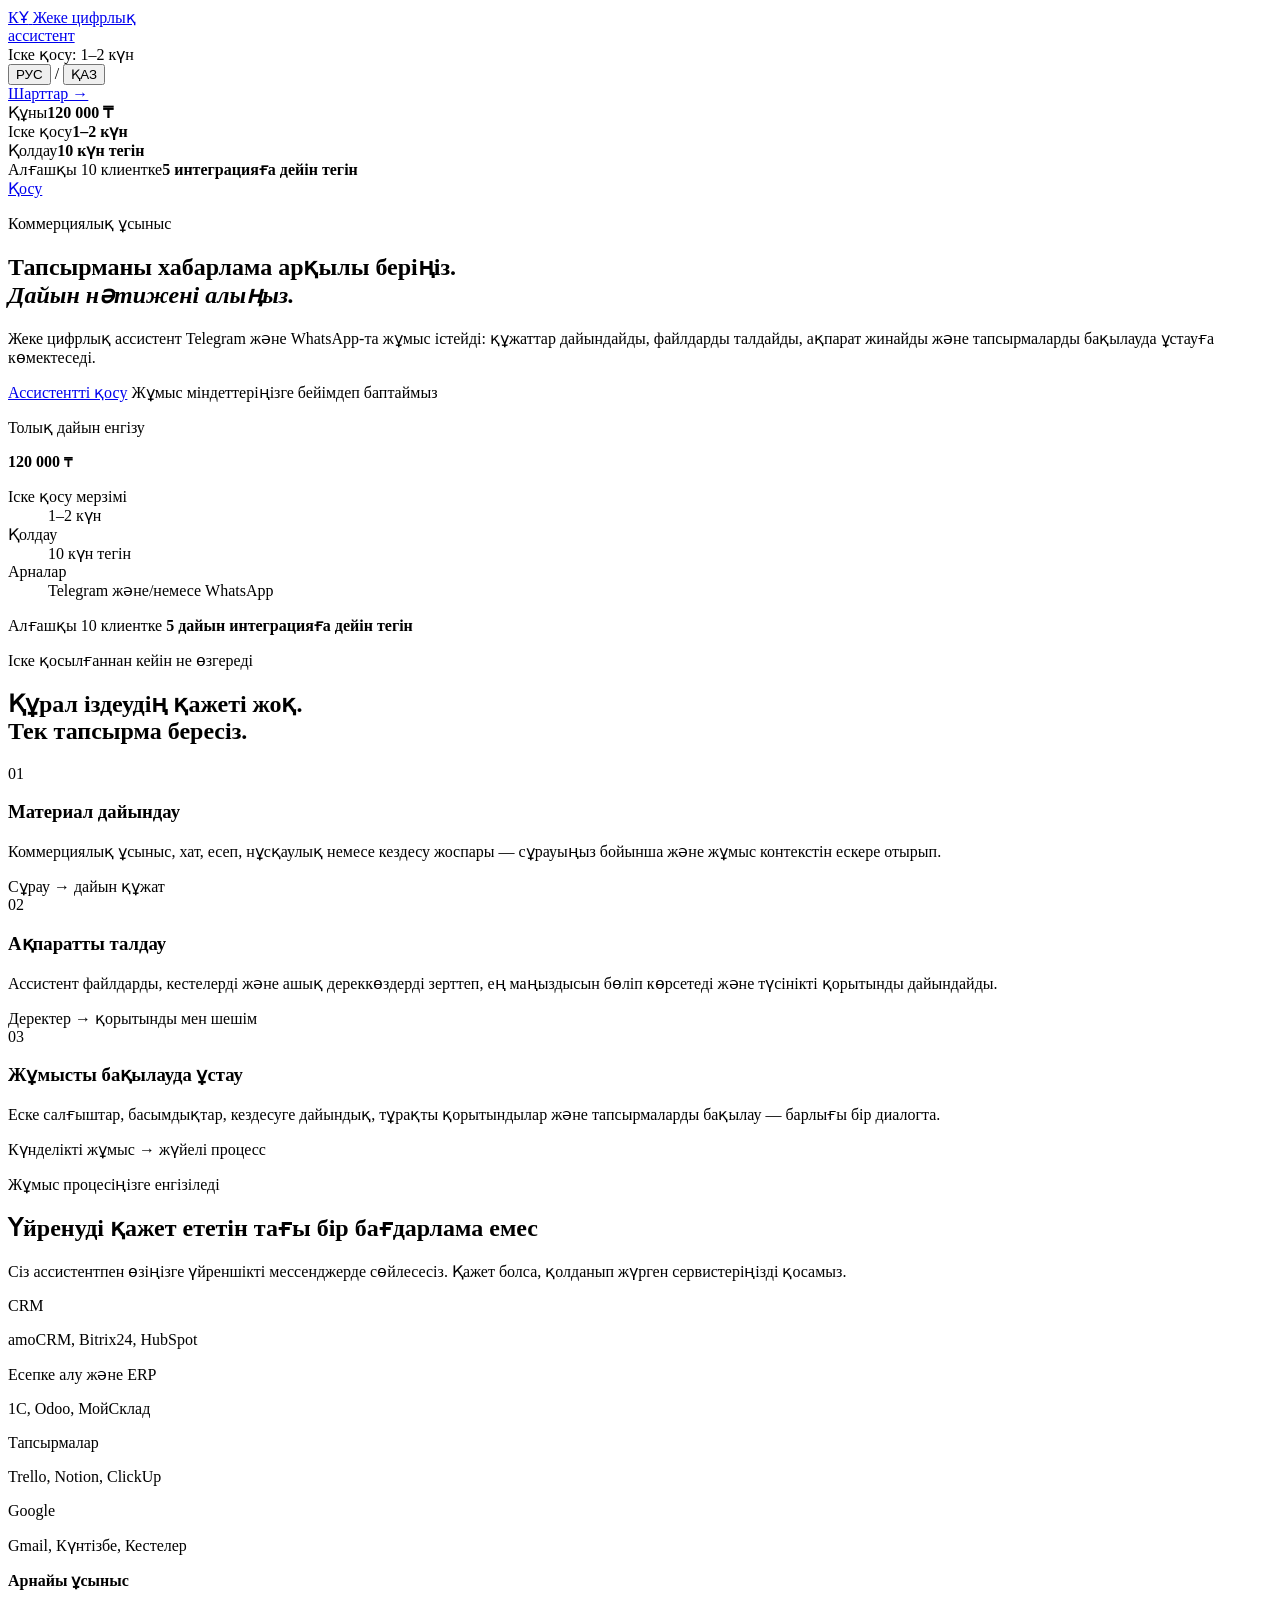
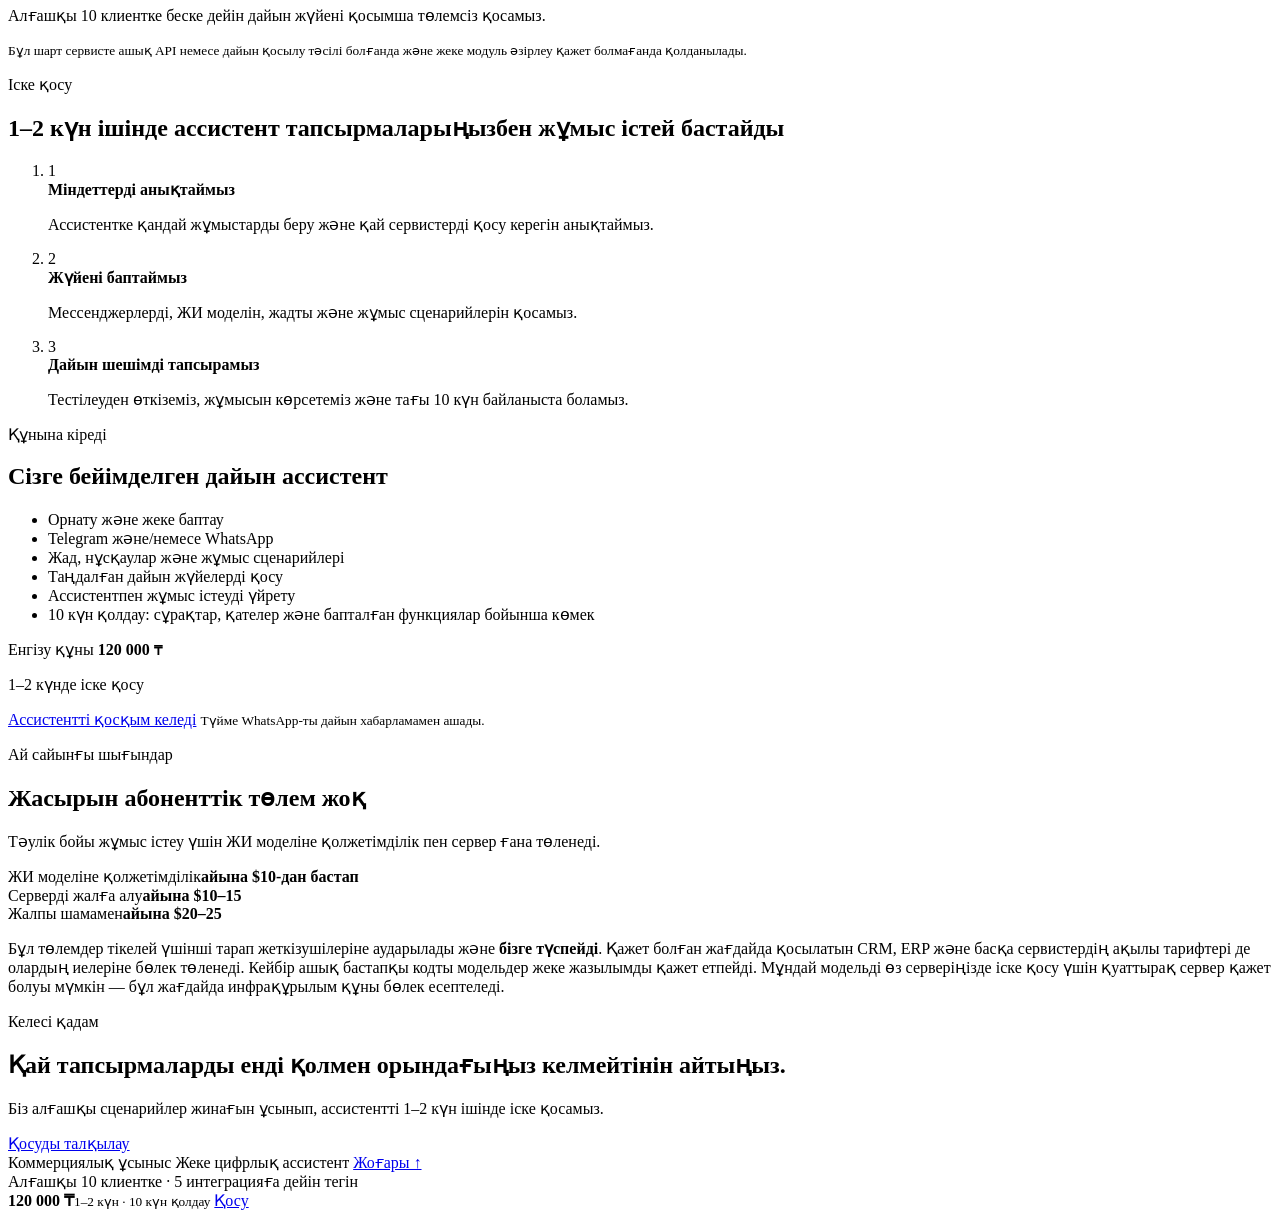
==== index.html @ c6b64904 "Publish bilingual digital assistant proposal" ====
<!doctype html>
<html lang="kk">
  <head>
    <meta charset="UTF-8" />
    <meta name="viewport" content="width=device-width, initial-scale=1.0" />
    <meta name="theme-color" content="#f4f1ea" />
    <meta name="description" content="Telegram және WhatsApp-та жұмыс істейтін жеке цифрлық ассистентті енгізу жөніндегі коммерциялық ұсыныс. 1–2 күнде іске қосу." />
    <title>Жеке цифрлық ассистент — коммерциялық ұсыныс</title>
    <link rel="preconnect" href="https://fonts.googleapis.com" />
    <link rel="preconnect" href="https://fonts.gstatic.com" crossorigin />
    <link href="https://fonts.googleapis.com/css2?family=Noto+Sans:wght@400;500;600;700;800&amp;display=swap" rel="stylesheet" />
    <link rel="stylesheet" href="./styles.css" />
  </head>
  <body>
    <header class="header shell">
      <a class="proposal-mark" href="#top" aria-label="Беттің басына өту">
        <span>КҰ</span>
        <span>Жеке цифрлық<br />ассистент</span>
      </a>
      <div class="header-meta">
        <span>Іске қосу: 1–2 күн</span>
        <nav class="language-switch" aria-label="Тілді таңдау / Выбор языка">
          <button type="button" data-language="ru" aria-pressed="false">РУС</button>
          <span aria-hidden="true">/</span>
          <button type="button" data-language="kz" aria-pressed="true">ҚАЗ</button>
        </nav>
        <a href="#offer">Шарттар →</a>
      </div>
    </header>

    <div class="offer-rail" aria-label="Ұсыныстың негізгі шарттары">
      <div class="offer-rail__inner shell">
        <div class="offer-rail__item"><span>Құны</span><strong>120 000 ₸</strong></div>
        <div class="offer-rail__item"><span>Іске қосу</span><strong>1–2 күн</strong></div>
        <div class="offer-rail__item"><span>Қолдау</span><strong>10 күн тегін</strong></div>
        <div class="offer-rail__item offer-rail__item--promo"><span>Алғашқы 10 клиентке</span><strong>5 интеграцияға дейін тегін</strong></div>
        <a class="offer-rail__cta" href="https://wa.me/77479896274?text=%D0%A1%D3%99%D0%BB%D0%B5%D0%BC%D0%B5%D1%82%D1%81%D1%96%D0%B7%20%D0%B1%D0%B5!%20%D0%96%D0%B5%D0%BA%D0%B5%20%D1%86%D0%B8%D1%84%D1%80%D0%BB%D1%8B%D2%9B%20%D0%B0%D1%81%D1%81%D0%B8%D1%81%D1%82%D0%B5%D0%BD%D1%82%D1%82%D1%96%20%D2%9B%D0%BE%D1%81%D1%83%D0%B4%D1%8B%20%D2%9B%D0%B0%D0%BB%D0%B0%D0%B9%D0%BC%D1%8B%D0%BD.%20%D0%86%D1%81%D0%BA%D0%B5%20%D2%9B%D0%BE%D1%81%D1%83%20%D2%AF%D1%88%D1%96%D0%BD%20%D0%BD%D0%B5%20%D2%9B%D0%B0%D0%B6%D0%B5%D1%82%20%D0%B5%D0%BA%D0%B5%D0%BD%D1%96%D0%BD%20%D0%B0%D0%B9%D1%82%D1%8B%D0%BF%20%D0%B1%D0%B5%D1%80%D1%96%D2%A3%D1%96%D0%B7%D1%88%D1%96." target="_top" aria-label="Ассистентті WhatsApp арқылы қосу">Қосу</a>
      </div>
    </div>

    <main id="top">
      <section class="hero shell">
        <div class="hero-main reveal">
          <p class="overline">Коммерциялық ұсыныс</p>
          <h1>Тапсырманы хабарлама арқылы беріңіз.<br /><em>Дайын нәтижені алыңыз.</em></h1>
          <p class="hero-text">Жеке цифрлық ассистент Telegram және WhatsApp-та жұмыс істейді: құжаттар дайындайды, файлдарды талдайды, ақпарат жинайды және тапсырмаларды бақылауда ұстауға көмектеседі.</p>
          <div class="hero-action">
            <a class="button button--signal" href="https://wa.me/77479896274?text=%D0%A1%D3%99%D0%BB%D0%B5%D0%BC%D0%B5%D1%82%D1%81%D1%96%D0%B7%20%D0%B1%D0%B5!%20%D0%96%D0%B5%D0%BA%D0%B5%20%D1%86%D0%B8%D1%84%D1%80%D0%BB%D1%8B%D2%9B%20%D0%B0%D1%81%D1%81%D0%B8%D1%81%D1%82%D0%B5%D0%BD%D1%82%D1%82%D1%96%20%D2%9B%D0%BE%D1%81%D1%83%D0%B4%D1%8B%20%D2%9B%D0%B0%D0%BB%D0%B0%D0%B9%D0%BC%D1%8B%D0%BD.%20%D0%86%D1%81%D0%BA%D0%B5%20%D2%9B%D0%BE%D1%81%D1%83%20%D2%AF%D1%88%D1%96%D0%BD%20%D0%BD%D0%B5%20%D2%9B%D0%B0%D0%B6%D0%B5%D1%82%20%D0%B5%D0%BA%D0%B5%D0%BD%D1%96%D0%BD%20%D0%B0%D0%B9%D1%82%D1%8B%D0%BF%20%D0%B1%D0%B5%D1%80%D1%96%D2%A3%D1%96%D0%B7%D1%88%D1%96." target="_top">Ассистентті қосу</a>
            <span>Жұмыс міндеттеріңізге бейімдеп баптаймыз</span>
          </div>
        </div>

        <aside class="hero-offer reveal" aria-label="Ұсыныстың негізгі шарттары">
          <p class="offer-label">Толық дайын енгізу</p>
          <strong class="hero-price">120 000 <small>₸</small></strong>
          <div class="offer-rule"></div>
          <dl class="offer-facts">
            <div><dt>Іске қосу мерзімі</dt><dd>1–2 күн</dd></div>
            <div><dt>Қолдау</dt><dd>10 күн тегін</dd></div>
            <div><dt>Арналар</dt><dd>Telegram және/немесе WhatsApp</dd></div>
          </dl>
          <div class="early-offer">
            <span>Алғашқы 10 клиентке</span>
            <strong>5 дайын интеграцияға дейін тегін</strong>
          </div>
        </aside>
      </section>

      <section class="section shell" id="tasks">
        <div class="section-head reveal">
          <p class="overline">Іске қосылғаннан кейін не өзгереді</p>
          <h2>Құрал іздеудің қажеті жоқ.<br />Тек тапсырма бересіз.</h2>
        </div>
        <div class="use-cases">
          <article class="use-case reveal">
            <span class="case-number">01</span>
            <h3>Материал дайындау</h3>
            <p>Коммерциялық ұсыныс, хат, есеп, нұсқаулық немесе кездесу жоспары — сұрауыңыз бойынша және жұмыс контекстін ескере отырып.</p>
            <span class="case-result">Сұрау → дайын құжат</span>
          </article>
          <article class="use-case reveal">
            <span class="case-number">02</span>
            <h3>Ақпаратты талдау</h3>
            <p>Ассистент файлдарды, кестелерді және ашық дереккөздерді зерттеп, ең маңыздысын бөліп көрсетеді және түсінікті қорытынды дайындайды.</p>
            <span class="case-result">Деректер → қорытынды мен шешім</span>
          </article>
          <article class="use-case reveal">
            <span class="case-number">03</span>
            <h3>Жұмысты бақылауда ұстау</h3>
            <p>Еске салғыштар, басымдықтар, кездесуге дайындық, тұрақты қорытындылар және тапсырмаларды бақылау — барлығы бір диалогта.</p>
            <span class="case-result">Күнделікті жұмыс → жүйелі процесс</span>
          </article>
        </div>
      </section>

      <section class="section integration-section" id="integrations">
        <div class="shell integration-layout">
          <div class="integration-copy reveal">
            <p class="overline overline--light">Жұмыс процесіңізге енгізіледі</p>
            <h2>Үйренуді қажет ететін тағы бір бағдарлама емес</h2>
            <p>Сіз ассистентпен өзіңізге үйреншікті мессенджерде сөйлесесіз. Қажет болса, қолданып жүрген сервистеріңізді қосамыз.</p>
          </div>
          <div class="integration-list reveal" aria-label="Қосуға болатын жүйелердің мысалдары">
            <div><span>CRM</span><p>amoCRM, Bitrix24, HubSpot</p></div>
            <div><span>Есепке алу және ERP</span><p>1С, Odoo, МойСклад</p></div>
            <div><span>Тапсырмалар</span><p>Trello, Notion, ClickUp</p></div>
            <div><span>Google</span><p>Gmail, Күнтізбе, Кестелер</p></div>
          </div>
        </div>
        <div class="shell integration-note reveal">
          <strong>Арнайы ұсыныс</strong>
          <p>Алғашқы 10 клиентке беске дейін дайын жүйені қосымша төлемсіз қосамыз.</p>
          <small>Бұл шарт сервисте ашық API немесе дайын қосылу тәсілі болғанда және жеке модуль әзірлеу қажет болмағанда қолданылады.</small>
        </div>
      </section>

      <section class="section shell launch-section">
        <div class="section-head reveal">
          <p class="overline">Іске қосу</p>
          <h2>1–2 күн ішінде ассистент тапсырмаларыңызбен жұмыс істей бастайды</h2>
        </div>
        <ol class="launch-steps">
          <li class="reveal"><span>1</span><div><strong>Міндеттерді анықтаймыз</strong><p>Ассистентке қандай жұмыстарды беру және қай сервистерді қосу керегін анықтаймыз.</p></div></li>
          <li class="reveal"><span>2</span><div><strong>Жүйені баптаймыз</strong><p>Мессенджерлерді, ЖИ моделін, жадты және жұмыс сценарийлерін қосамыз.</p></div></li>
          <li class="reveal"><span>3</span><div><strong>Дайын шешімді тапсырамыз</strong><p>Тестілеуден өткіземіз, жұмысын көрсетеміз және тағы 10 күн байланыста боламыз.</p></div></li>
        </ol>
      </section>

      <section class="section shell" id="offer">
        <div class="commercial-grid">
          <div class="commercial-copy reveal">
            <p class="overline">Құнына кіреді</p>
            <h2>Сізге бейімделген дайын ассистент</h2>
            <ul class="included-list">
              <li>Орнату және жеке баптау</li>
              <li>Telegram және/немесе WhatsApp</li>
              <li>Жад, нұсқаулар және жұмыс сценарийлері</li>
              <li>Таңдалған дайын жүйелерді қосу</li>
              <li>Ассистентпен жұмыс істеуді үйрету</li>
              <li>10 күн қолдау: сұрақтар, қателер және бапталған функциялар бойынша көмек</li>
            </ul>
          </div>
          <div class="commercial-offer reveal">
            <span class="offer-label">Енгізу құны</span>
            <strong class="commercial-price">120 000 <small>₸</small></strong>
            <p>1–2 күнде іске қосу</p>
            <a class="button button--dark" href="https://wa.me/77479896274?text=%D0%A1%D3%99%D0%BB%D0%B5%D0%BC%D0%B5%D1%82%D1%81%D1%96%D0%B7%20%D0%B1%D0%B5!%20%D0%96%D0%B5%D0%BA%D0%B5%20%D1%86%D0%B8%D1%84%D1%80%D0%BB%D1%8B%D2%9B%20%D0%B0%D1%81%D1%81%D0%B8%D1%81%D1%82%D0%B5%D0%BD%D1%82%D1%82%D1%96%20%D2%9B%D0%BE%D1%81%D1%83%D0%B4%D1%8B%20%D2%9B%D0%B0%D0%BB%D0%B0%D0%B9%D0%BC%D1%8B%D0%BD.%20%D0%86%D1%81%D0%BA%D0%B5%20%D2%9B%D0%BE%D1%81%D1%83%20%D2%AF%D1%88%D1%96%D0%BD%20%D0%BD%D0%B5%20%D2%9B%D0%B0%D0%B6%D0%B5%D1%82%20%D0%B5%D0%BA%D0%B5%D0%BD%D1%96%D0%BD%20%D0%B0%D0%B9%D1%82%D1%8B%D0%BF%20%D0%B1%D0%B5%D1%80%D1%96%D2%A3%D1%96%D0%B7%D1%88%D1%96." target="_top">Ассистентті қосқым келеді</a>
            <small>Түйме WhatsApp-ты дайын хабарламамен ашады.</small>
          </div>
        </div>
      </section>

      <section class="section costs-section">
        <div class="shell costs-layout">
          <div class="costs-title reveal">
            <p class="overline">Ай сайынғы шығындар</p>
            <h2>Жасырын абоненттік төлем жоқ</h2>
            <p>Тәулік бойы жұмыс істеу үшін ЖИ моделіне қолжетімділік пен сервер ғана төленеді.</p>
          </div>
          <div class="costs-table reveal">
            <div><span>ЖИ моделіне қолжетімділік</span><strong>айына $10-дан бастап</strong></div>
            <div><span>Серверді жалға алу</span><strong>айына $10–15</strong></div>
            <div class="cost-total"><span>Жалпы шамамен</span><strong>айына $20–25</strong></div>
          </div>
          <p class="provider-note reveal">Бұл төлемдер тікелей үшінші тарап жеткізушілеріне аударылады және <strong>бізге түспейді</strong>. Қажет болған жағдайда қосылатын CRM, ERP және басқа сервистердің ақылы тарифтері де олардың иелеріне бөлек төленеді. Кейбір ашық бастапқы кодты модельдер жеке жазылымды қажет етпейді. Мұндай модельді өз серверіңізде іске қосу үшін қуаттырақ сервер қажет болуы мүмкін — бұл жағдайда инфрақұрылым құны бөлек есептеледі.</p>
        </div>
      </section>

      <section class="final-cta shell reveal">
        <p class="overline overline--light">Келесі қадам</p>
        <h2>Қай тапсырмаларды енді қолмен орындағыңыз келмейтінін айтыңыз.</h2>
        <p>Біз алғашқы сценарийлер жинағын ұсынып, ассистентті 1–2 күн ішінде іске қосамыз.</p>
        <a class="button button--light" href="https://wa.me/77479896274?text=%D0%A1%D3%99%D0%BB%D0%B5%D0%BC%D0%B5%D1%82%D1%81%D1%96%D0%B7%20%D0%B1%D0%B5!%20%D0%96%D0%B5%D0%BA%D0%B5%20%D1%86%D0%B8%D1%84%D1%80%D0%BB%D1%8B%D2%9B%20%D0%B0%D1%81%D1%81%D0%B8%D1%81%D1%82%D0%B5%D0%BD%D1%82%D1%82%D1%96%20%D2%9B%D0%BE%D1%81%D1%83%D0%B4%D1%8B%20%D2%9B%D0%B0%D0%BB%D0%B0%D0%B9%D0%BC%D1%8B%D0%BD.%20%D0%86%D1%81%D0%BA%D0%B5%20%D2%9B%D0%BE%D1%81%D1%83%20%D2%AF%D1%88%D1%96%D0%BD%20%D0%BD%D0%B5%20%D2%9B%D0%B0%D0%B6%D0%B5%D1%82%20%D0%B5%D0%BA%D0%B5%D0%BD%D1%96%D0%BD%20%D0%B0%D0%B9%D1%82%D1%8B%D0%BF%20%D0%B1%D0%B5%D1%80%D1%96%D2%A3%D1%96%D0%B7%D1%88%D1%96." target="_top">Қосуды талқылау</a>
      </section>
    </main>

    <footer class="footer shell">
      <span>Коммерциялық ұсыныс</span>
      <span>Жеке цифрлық ассистент</span>
      <a href="#top">Жоғары ↑</a>
    </footer>

    <div class="mobile-action" aria-label="Негізгі шарттар және қосу">
      <div class="mobile-action__promo">Алғашқы 10 клиентке · 5 интеграцияға дейін тегін</div>
      <div class="mobile-action__row">
        <span><strong>120 000 ₸</strong><small>1–2 күн · 10 күн қолдау</small></span>
        <a href="https://wa.me/77479896274?text=%D0%A1%D3%99%D0%BB%D0%B5%D0%BC%D0%B5%D1%82%D1%81%D1%96%D0%B7%20%D0%B1%D0%B5!%20%D0%96%D0%B5%D0%BA%D0%B5%20%D1%86%D0%B8%D1%84%D1%80%D0%BB%D1%8B%D2%9B%20%D0%B0%D1%81%D1%81%D0%B8%D1%81%D1%82%D0%B5%D0%BD%D1%82%D1%82%D1%96%20%D2%9B%D0%BE%D1%81%D1%83%D0%B4%D1%8B%20%D2%9B%D0%B0%D0%BB%D0%B0%D0%B9%D0%BC%D1%8B%D0%BD.%20%D0%86%D1%81%D0%BA%D0%B5%20%D2%9B%D0%BE%D1%81%D1%83%20%D2%AF%D1%88%D1%96%D0%BD%20%D0%BD%D0%B5%20%D2%9B%D0%B0%D0%B6%D0%B5%D1%82%20%D0%B5%D0%BA%D0%B5%D0%BD%D1%96%D0%BD%20%D0%B0%D0%B9%D1%82%D1%8B%D0%BF%20%D0%B1%D0%B5%D1%80%D1%96%D2%A3%D1%96%D0%B7%D1%88%D1%96." target="_top" aria-label="Ассистентті WhatsApp арқылы қосу">Қосу</a>
      </div>
    </div>

    <script src="./app.js"></script>
  </body>
</html>
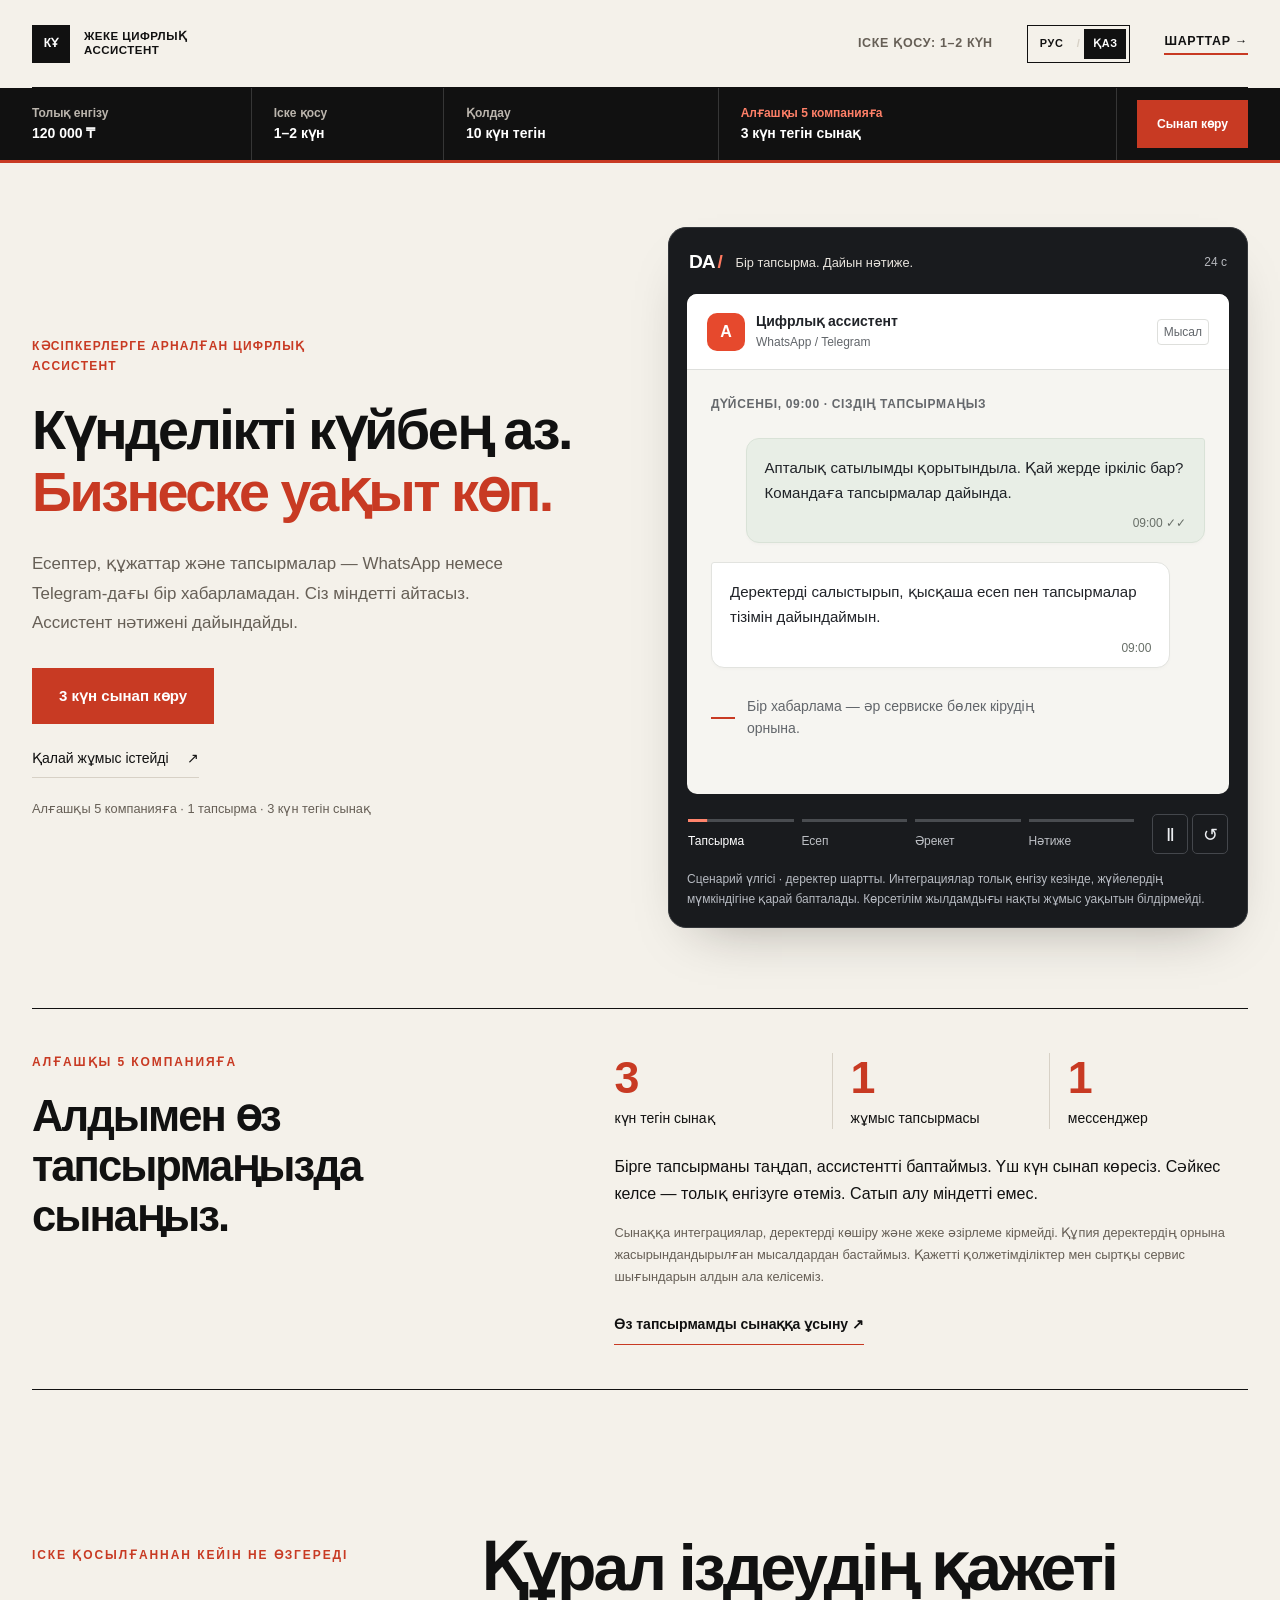
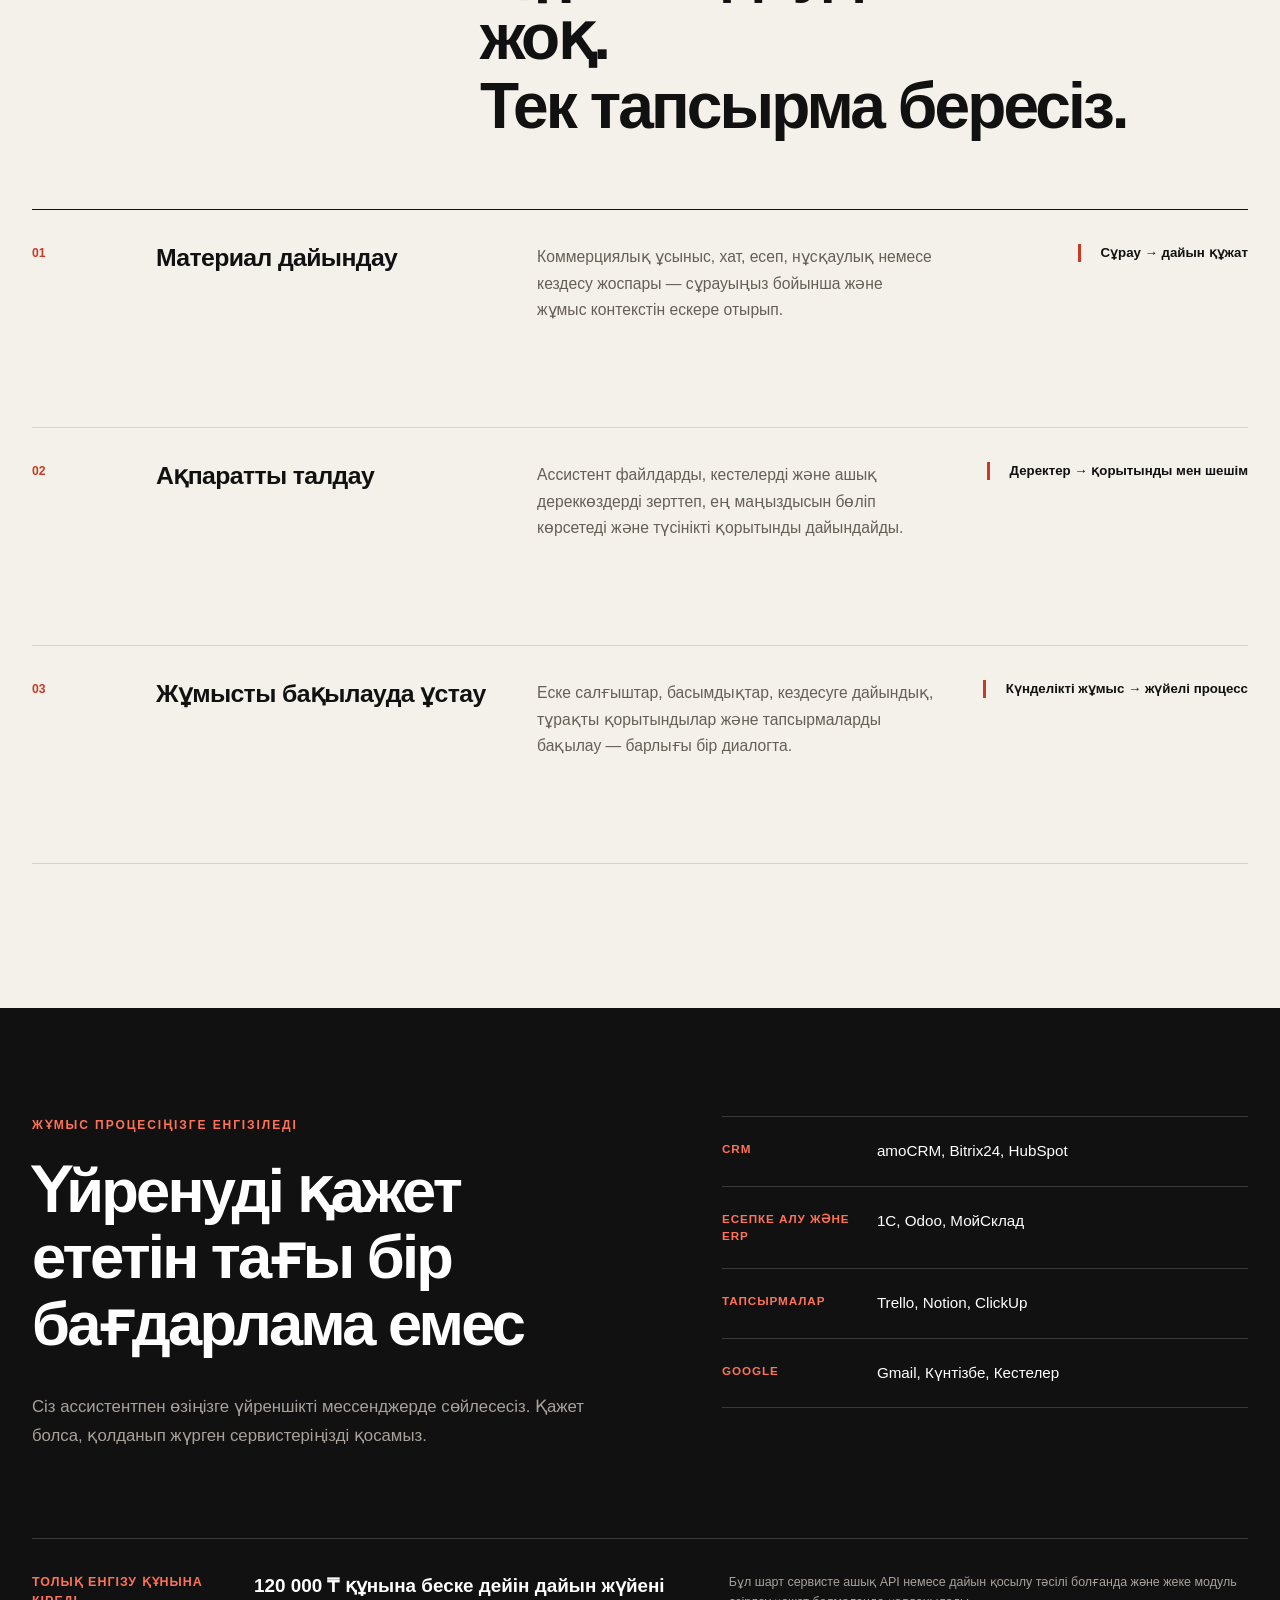
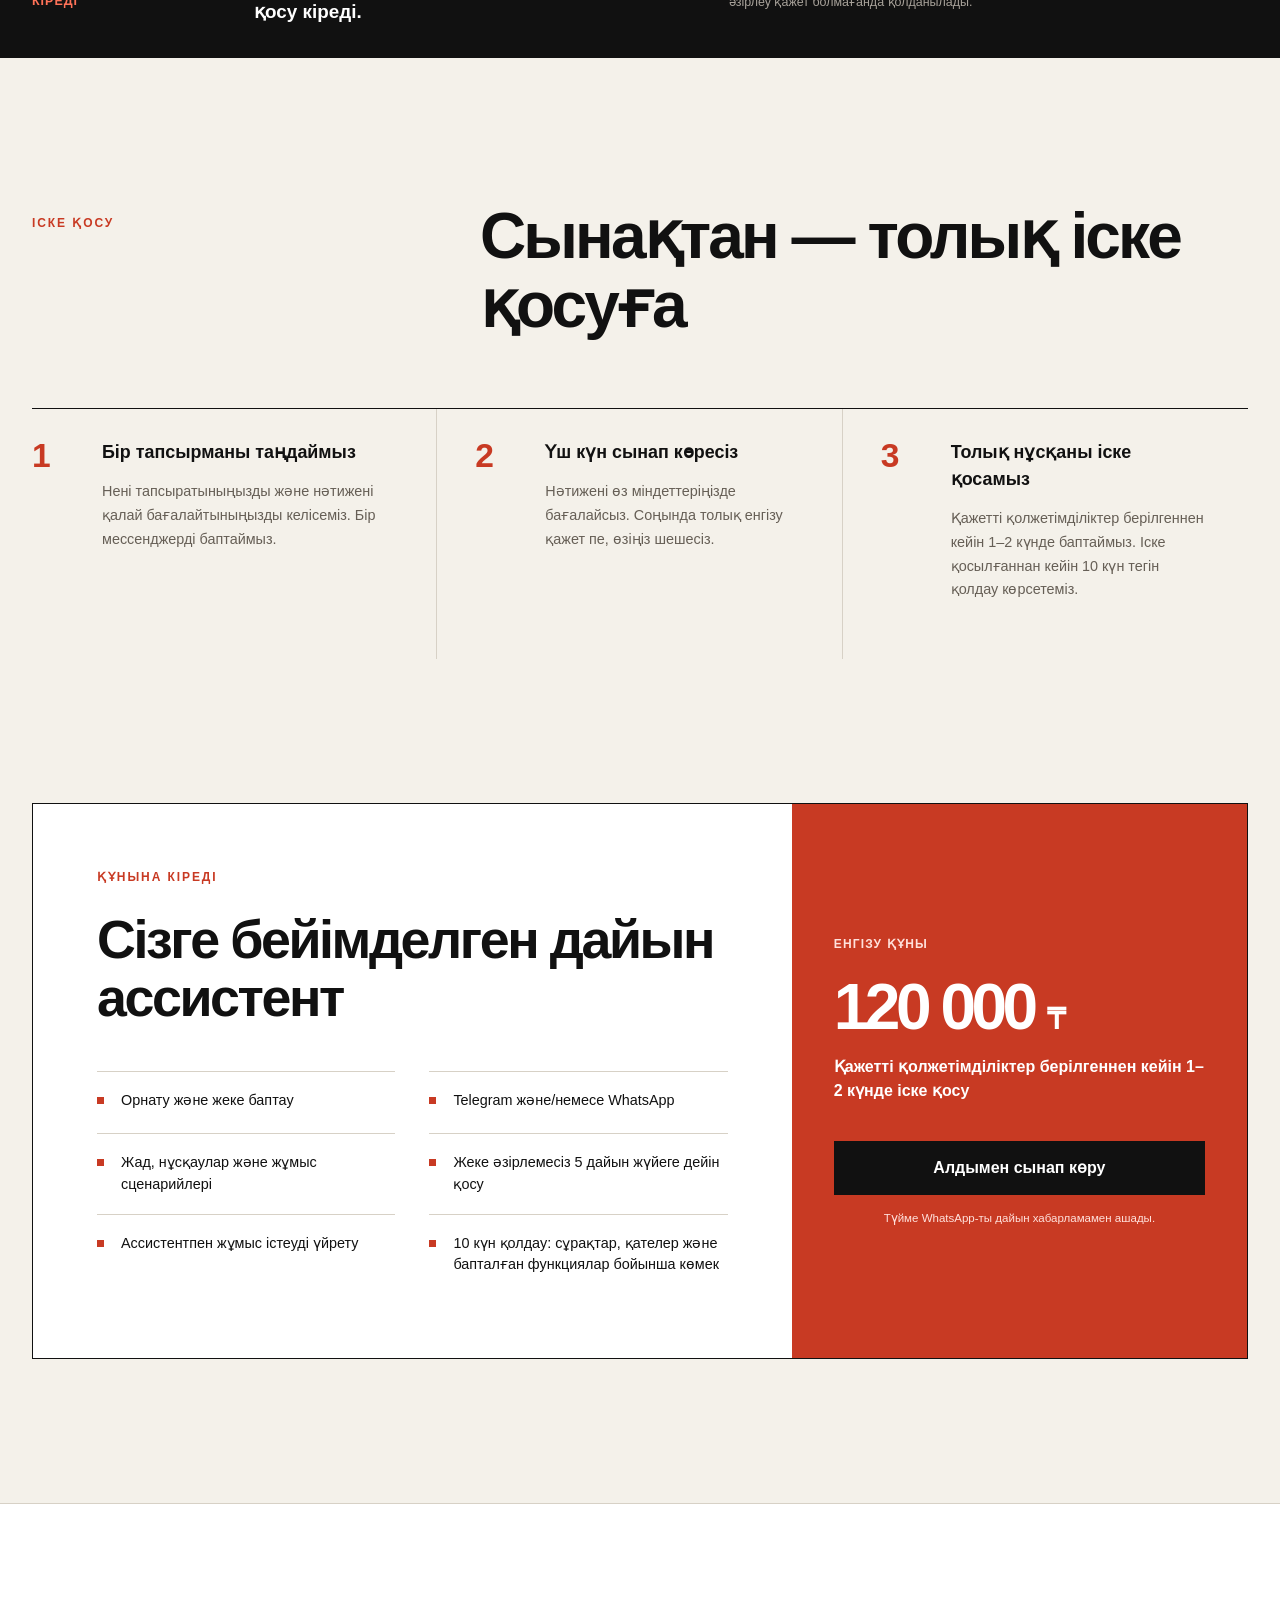
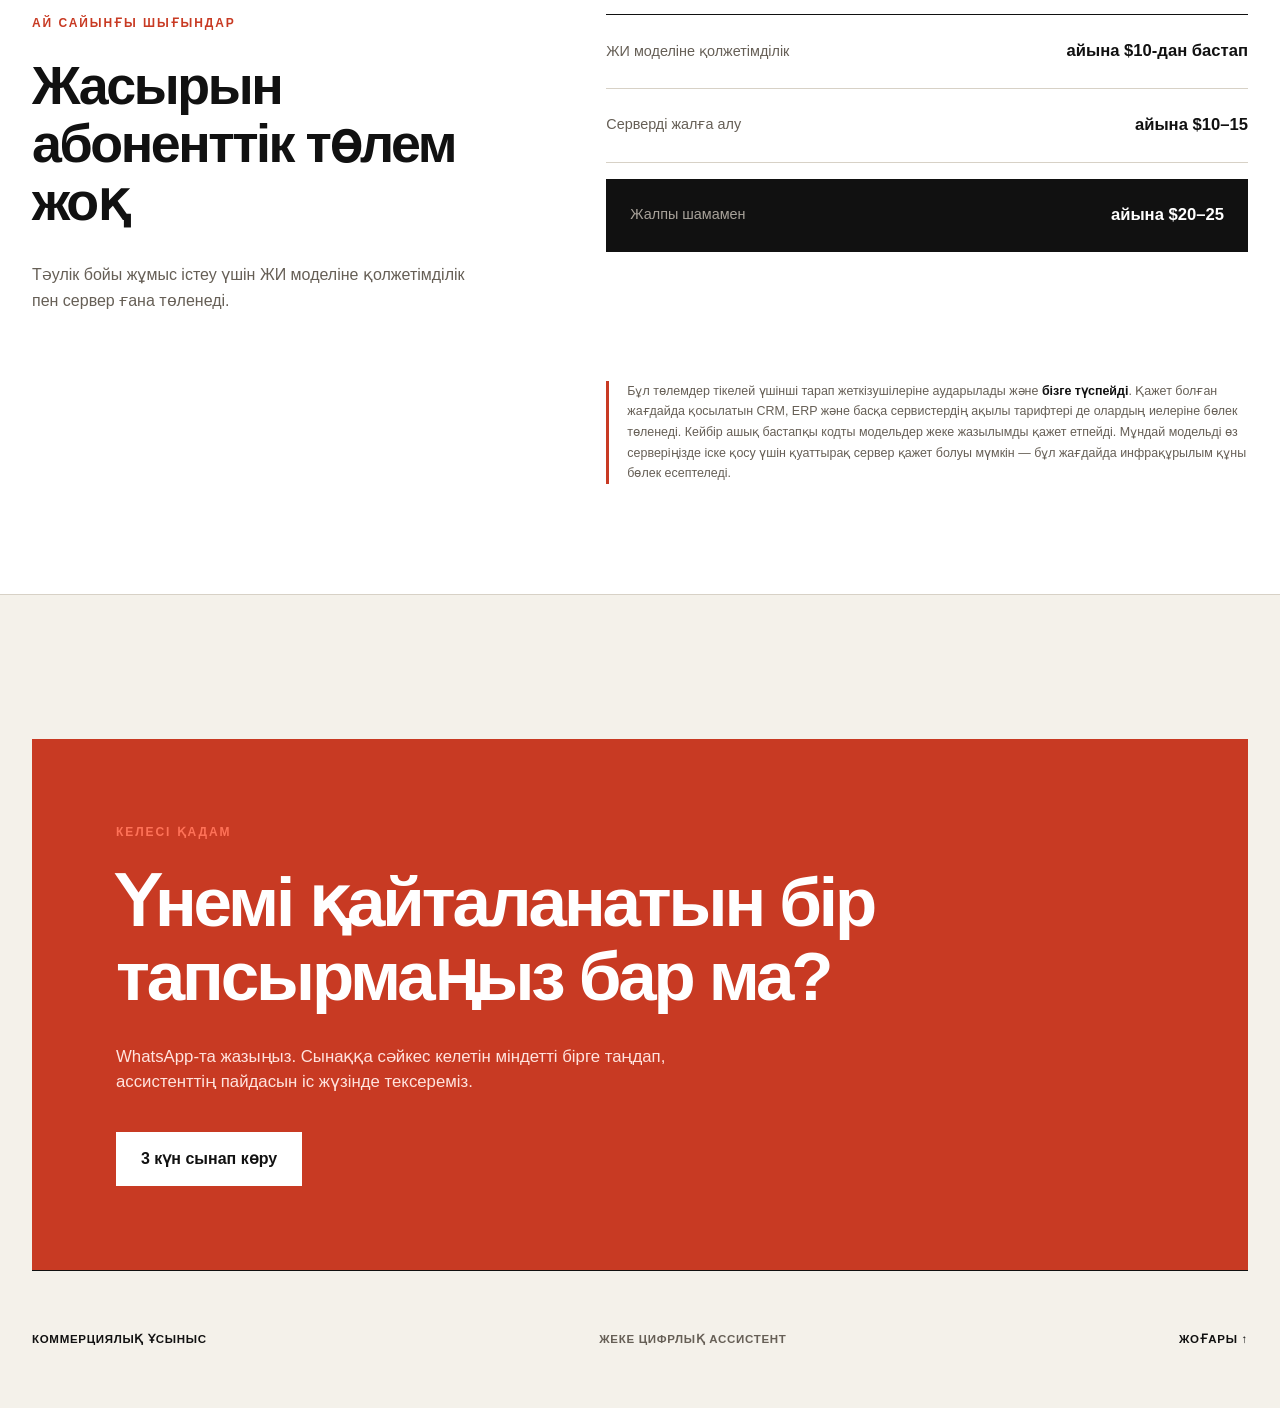
==== commit d60932af: "Add bilingual product motion demo and three-day entrepreneur pilot" ====
--- a/index.html
+++ b/index.html
@@ -10,6 +10,7 @@
     <link rel="preconnect" href="https://fonts.gstatic.com" crossorigin />
     <link href="https://fonts.googleapis.com/css2?family=Noto+Sans:wght@400;500;600;700;800&amp;display=swap" rel="stylesheet" />
     <link rel="stylesheet" href="./styles.css" />
+  <noscript><style>.reveal{opacity:1;transform:none}.demo-controls,.demo-watch{display:none}</style></noscript>
   </head>
   <body>
     <header class="header shell">
@@ -30,40 +31,71 @@
 
     <div class="offer-rail" aria-label="Ұсыныстың негізгі шарттары">
       <div class="offer-rail__inner shell">
-        <div class="offer-rail__item"><span>Құны</span><strong>120 000 ₸</strong></div>
+        <div class="offer-rail__item"><span>Толық енгізу</span><strong>120 000 ₸</strong></div>
         <div class="offer-rail__item"><span>Іске қосу</span><strong>1–2 күн</strong></div>
         <div class="offer-rail__item"><span>Қолдау</span><strong>10 күн тегін</strong></div>
-        <div class="offer-rail__item offer-rail__item--promo"><span>Алғашқы 10 клиентке</span><strong>5 интеграцияға дейін тегін</strong></div>
-        <a class="offer-rail__cta" href="https://wa.me/77479896274?text=%D0%A1%D3%99%D0%BB%D0%B5%D0%BC%D0%B5%D1%82%D1%81%D1%96%D0%B7%20%D0%B1%D0%B5!%20%D0%96%D0%B5%D0%BA%D0%B5%20%D1%86%D0%B8%D1%84%D1%80%D0%BB%D1%8B%D2%9B%20%D0%B0%D1%81%D1%81%D0%B8%D1%81%D1%82%D0%B5%D0%BD%D1%82%D1%82%D1%96%20%D2%9B%D0%BE%D1%81%D1%83%D0%B4%D1%8B%20%D2%9B%D0%B0%D0%BB%D0%B0%D0%B9%D0%BC%D1%8B%D0%BD.%20%D0%86%D1%81%D0%BA%D0%B5%20%D2%9B%D0%BE%D1%81%D1%83%20%D2%AF%D1%88%D1%96%D0%BD%20%D0%BD%D0%B5%20%D2%9B%D0%B0%D0%B6%D0%B5%D1%82%20%D0%B5%D0%BA%D0%B5%D0%BD%D1%96%D0%BD%20%D0%B0%D0%B9%D1%82%D1%8B%D0%BF%20%D0%B1%D0%B5%D1%80%D1%96%D2%A3%D1%96%D0%B7%D1%88%D1%96." target="_top" aria-label="Ассистентті WhatsApp арқылы қосу">Қосу</a>
+        <div class="offer-rail__item offer-rail__item--promo"><span>Алғашқы 5 компанияға</span><strong>3 күн тегін сынақ</strong></div>
+        <a class="offer-rail__cta" href="https://wa.me/77479896274?text=%D0%A1%D3%99%D0%BB%D0%B5%D0%BC%D0%B5%D1%82%D1%81%D1%96%D0%B7%20%D0%B1%D0%B5!%20%D0%A6%D0%B8%D1%84%D1%80%D0%BB%D1%8B%D2%9B%20%D0%B0%D1%81%D1%81%D0%B8%D1%81%D1%82%D0%B5%D0%BD%D1%82%D1%82%D1%96%203%20%D0%BA%D2%AF%D0%BD%20%D1%81%D1%8B%D0%BD%D0%B0%D0%BF%20%D0%BA%D3%A9%D1%80%D0%B3%D1%96%D0%BC%20%D0%BA%D0%B5%D0%BB%D0%B5%D0%B4%D1%96.%20%D0%91%D0%B8%D0%B7%D0%BD%D0%B5%D1%81%D1%96%D0%BC%3A%20___.%20%D0%A1%D1%8B%D0%BD%D0%B0%D2%9B%20%D1%82%D0%B0%D0%BF%D1%81%D1%8B%D1%80%D0%BC%D0%B0%D1%81%D1%8B%3A%20___.%20%D0%AB%D2%A3%D2%93%D0%B0%D0%B9%D0%BB%D1%8B%20%D0%BC%D0%B5%D1%81%D1%81%D0%B5%D0%BD%D0%B4%D0%B6%D0%B5%D1%80%3A%20WhatsApp%20%2F%20Telegram." target="_top" aria-label="Ассистентті WhatsApp арқылы қосу">Сынап көру</a>
       </div>
     </div>
 
     <main id="top">
       <section class="hero shell">
         <div class="hero-main reveal">
-          <p class="overline">Коммерциялық ұсыныс</p>
-          <h1>Тапсырманы хабарлама арқылы беріңіз.<br /><em>Дайын нәтижені алыңыз.</em></h1>
-          <p class="hero-text">Жеке цифрлық ассистент Telegram және WhatsApp-та жұмыс істейді: құжаттар дайындайды, файлдарды талдайды, ақпарат жинайды және тапсырмаларды бақылауда ұстауға көмектеседі.</p>
+          <p class="overline">Кәсіпкерлерге арналған цифрлық ассистент</p>
+          <h1>Күнделікті күйбең аз.<br /><em>Бизнеске уақыт көп.</em></h1>
+          <p class="hero-text">Есептер, құжаттар және тапсырмалар — WhatsApp немесе Telegram-дағы бір хабарламадан. Сіз міндетті айтасыз. Ассистент нәтижені дайындайды.</p>
           <div class="hero-action">
-            <a class="button button--signal" href="https://wa.me/77479896274?text=%D0%A1%D3%99%D0%BB%D0%B5%D0%BC%D0%B5%D1%82%D1%81%D1%96%D0%B7%20%D0%B1%D0%B5!%20%D0%96%D0%B5%D0%BA%D0%B5%20%D1%86%D0%B8%D1%84%D1%80%D0%BB%D1%8B%D2%9B%20%D0%B0%D1%81%D1%81%D0%B8%D1%81%D1%82%D0%B5%D0%BD%D1%82%D1%82%D1%96%20%D2%9B%D0%BE%D1%81%D1%83%D0%B4%D1%8B%20%D2%9B%D0%B0%D0%BB%D0%B0%D0%B9%D0%BC%D1%8B%D0%BD.%20%D0%86%D1%81%D0%BA%D0%B5%20%D2%9B%D0%BE%D1%81%D1%83%20%D2%AF%D1%88%D1%96%D0%BD%20%D0%BD%D0%B5%20%D2%9B%D0%B0%D0%B6%D0%B5%D1%82%20%D0%B5%D0%BA%D0%B5%D0%BD%D1%96%D0%BD%20%D0%B0%D0%B9%D1%82%D1%8B%D0%BF%20%D0%B1%D0%B5%D1%80%D1%96%D2%A3%D1%96%D0%B7%D1%88%D1%96." target="_top">Ассистентті қосу</a>
-            <span>Жұмыс міндеттеріңізге бейімдеп баптаймыз</span>
-          </div>
-        </div>
-
-        <aside class="hero-offer reveal" aria-label="Ұсыныстың негізгі шарттары">
-          <p class="offer-label">Толық дайын енгізу</p>
-          <strong class="hero-price">120 000 <small>₸</small></strong>
-          <div class="offer-rule"></div>
-          <dl class="offer-facts">
-            <div><dt>Іске қосу мерзімі</dt><dd>1–2 күн</dd></div>
-            <div><dt>Қолдау</dt><dd>10 күн тегін</dd></div>
-            <div><dt>Арналар</dt><dd>Telegram және/немесе WhatsApp</dd></div>
-          </dl>
-          <div class="early-offer">
-            <span>Алғашқы 10 клиентке</span>
-            <strong>5 дайын интеграцияға дейін тегін</strong>
-          </div>
+            <a class="button button--signal" href="https://wa.me/77479896274?text=%D0%A1%D3%99%D0%BB%D0%B5%D0%BC%D0%B5%D1%82%D1%81%D1%96%D0%B7%20%D0%B1%D0%B5!%20%D0%A6%D0%B8%D1%84%D1%80%D0%BB%D1%8B%D2%9B%20%D0%B0%D1%81%D1%81%D0%B8%D1%81%D1%82%D0%B5%D0%BD%D1%82%D1%82%D1%96%203%20%D0%BA%D2%AF%D0%BD%20%D1%81%D1%8B%D0%BD%D0%B0%D0%BF%20%D0%BA%D3%A9%D1%80%D0%B3%D1%96%D0%BC%20%D0%BA%D0%B5%D0%BB%D0%B5%D0%B4%D1%96.%20%D0%91%D0%B8%D0%B7%D0%BD%D0%B5%D1%81%D1%96%D0%BC%3A%20___.%20%D0%A1%D1%8B%D0%BD%D0%B0%D2%9B%20%D1%82%D0%B0%D0%BF%D1%81%D1%8B%D1%80%D0%BC%D0%B0%D1%81%D1%8B%3A%20___.%20%D0%AB%D2%A3%D2%93%D0%B0%D0%B9%D0%BB%D1%8B%20%D0%BC%D0%B5%D1%81%D1%81%D0%B5%D0%BD%D0%B4%D0%B6%D0%B5%D1%80%3A%20WhatsApp%20%2F%20Telegram." target="_top">3 күн сынап көру</a>
+            <button class="demo-watch" type="button" data-demo-watch>Қалай жұмыс істейді <span aria-hidden="true">↗</span></button>
+          </div>
+          <p class="hero-pilot-note">Алғашқы 5 компанияға · 1 тапсырма · 3 күн тегін сынақ</p>
+        </div>
+
+        <aside class="product-demo" id="demo" aria-label="Ассистент жұмысының мысалы" tabindex="-1">
+          <div class="demo-heading"><span class="demo-wordmark">DA<span aria-hidden="true">/</span></span><span data-copy="demoTitle">Бір тапсырма. Дайын нәтиже.</span><span class="demo-duration" aria-hidden="true">24 с</span></div>
+          <div class="demo-window">
+            <div class="demo-channel"><span class="assistant-avatar" aria-hidden="true">A</span><div><strong data-copy="assistantName">Цифрлық ассистент</strong><span>WhatsApp / Telegram</span></div><span class="demo-tag" data-copy="example">Мысал</span></div>
+            <div class="demo-stage">
+              <section class="demo-scene" data-scene="0" aria-label="Тапсырма" tabindex="-1">
+                <p class="scene-kicker" data-copy="scene1Kicker">ДҮЙСЕНБІ, 09:00 · СІЗДІҢ ТАПСЫРМАҢЫЗ</p>
+                <div class="chat-bubble chat-bubble--owner scene-child"><p data-copy="ownerRequest">Апталық сатылымды қорытындыла. Қай жерде іркіліс бар? Командаға тапсырмалар дайында.</p><span class="chat-meta" aria-hidden="true">09:00 ✓✓</span></div>
+                <div class="chat-bubble chat-bubble--assistant scene-child"><p data-copy="assistantReply">Деректерді салыстырып, қысқаша есеп пен тапсырмалар тізімін дайындаймын.</p><span class="chat-meta" aria-hidden="true">09:00</span></div>
+                <div class="demo-context scene-child"><span class="context-rule" aria-hidden="true"></span><p data-copy="scene1Note">Бір хабарлама — әр сервиске бөлек кірудің орнына.</p></div>
+              </section>
+              <section class="demo-scene" data-scene="1" aria-label="Есеп" tabindex="-1" hidden>
+                <p class="scene-kicker" data-copy="scene2Kicker">ҚОСЫЛҒАН ЖҮЙЕЛЕРДЕН — БІР ЕСЕПКЕ</p>
+                <div class="source-strip scene-child"><span>CRM</span><span aria-hidden="true">+</span><span>Google Sheets</span><span class="source-state" data-copy="checked">Салыстырылды ✓</span></div>
+                <div class="report-card scene-child"><div class="report-heading"><span data-copy="weeklyReport">Апталық сатылым</span><span class="report-period">01–07</span></div><strong class="report-revenue">4 280 000 <small>₸</small></strong><p class="report-label" data-copy="sampleRevenue">Демонстрациялық түсім</p><div class="mini-chart" aria-hidden="true"><i style="--bar:42%"></i><i style="--bar:65%"></i><i style="--bar:55%"></i><i style="--bar:90%"></i><i style="--bar:74%"></i><i style="--bar:62%"></i><i style="--bar:38%"></i></div><div class="report-insight"><span aria-hidden="true">!</span><p data-copy="reportInsight">9 өтінім жауапсыз. 4 мәміле бойынша мерзім өтті.</p></div></div>
+                <p class="scene-footnote scene-child" data-copy="scene2Note">Маңыздысы бірден көрінеді: қай жерге назар аудару керек.</p>
+              </section>
+              <section class="demo-scene" data-scene="2" aria-label="Тапсырмалар" tabindex="-1" hidden>
+                <p class="scene-kicker" data-copy="scene3Kicker">ҚОРЫТЫНДЫДАН — НАҚТЫ ӘРЕКЕТКЕ</p>
+                <div class="task-card scene-child"><div class="task-heading"><strong data-copy="taskDrafts">Тапсырмалар жобасы</strong><span>Trello</span></div><div class="demo-task"><span aria-hidden="true">01</span><p data-copy="task1">Жауапсыз 9 өтінімге хабарласу<small>Сату менеджері · бүгін</small></p></div><div class="demo-task"><span aria-hidden="true">02</span><p data-copy="task2">Мерзімі өткен 4 мәмілені тексеру<small>Бөлім басшысы · бүгін</small></p></div><div class="demo-task"><span aria-hidden="true">03</span><p data-copy="task3">Нәтижелерді келесі есепке қосу<small>Ассистент · апта соңында</small></p></div></div>
+                <div class="approval-note scene-child"><span aria-hidden="true">✓</span><p data-copy="approval">Тексересіз. Растайсыз. Содан кейін ғана тапсырмалар жүйеге қосылады.</p></div>
+              </section>
+              <section class="demo-scene demo-scene--result" data-scene="3" aria-label="Нәтиже" tabindex="-1" hidden>
+                <span class="result-check scene-child" aria-hidden="true">✓</span>
+                <p class="scene-kicker" data-copy="scene4Kicker">ШЕШІМ ҚАБЫЛДАУ — ӨЗІҢІЗДЕ</p>
+                <h3 class="scene-child" data-copy="resultTitle">Есеп дайын.<br>Келесі қадам түсінікті.</h3>
+                <p class="result-description scene-child" data-copy="resultDescription">Ассистент ақпаратты жинап, әрекет жоспарын дайындайды. Сіз бизнеске көңіл бөлесіз.</p>
+                <a class="button button--signal scene-child" href="https://wa.me/77479896274?text=%D0%A1%D3%99%D0%BB%D0%B5%D0%BC%D0%B5%D1%82%D1%81%D1%96%D0%B7%20%D0%B1%D0%B5!%20%D0%A6%D0%B8%D1%84%D1%80%D0%BB%D1%8B%D2%9B%20%D0%B0%D1%81%D1%81%D0%B8%D1%81%D1%82%D0%B5%D0%BD%D1%82%D1%82%D1%96%203%20%D0%BA%D2%AF%D0%BD%20%D1%81%D1%8B%D0%BD%D0%B0%D0%BF%20%D0%BA%D3%A9%D1%80%D0%B3%D1%96%D0%BC%20%D0%BA%D0%B5%D0%BB%D0%B5%D0%B4%D1%96.%20%D0%91%D0%B8%D0%B7%D0%BD%D0%B5%D1%81%D1%96%D0%BC%3A%20___.%20%D0%A1%D1%8B%D0%BD%D0%B0%D2%9B%20%D1%82%D0%B0%D0%BF%D1%81%D1%8B%D1%80%D0%BC%D0%B0%D1%81%D1%8B%3A%20___.%20%D0%AB%D2%A3%D2%93%D0%B0%D0%B9%D0%BB%D1%8B%20%D0%BC%D0%B5%D1%81%D1%81%D0%B5%D0%BD%D0%B4%D0%B6%D0%B5%D1%80%3A%20WhatsApp%20%2F%20Telegram." target="_top" data-copy="trialCta">3 күн сынап көру</a>
+                <small class="result-scope scene-child" data-copy="resultScope">Сынақта — бір тапсырма, интеграциясыз.</small>
+              </section>
+            </div>
+          </div>
+          <div class="demo-controls">
+            <div class="demo-timeline" aria-label="Көрсетілім кезеңдері"><button type="button" data-demo-step="0" aria-current="step"><span class="step-track"><i></i></span><span data-copy="step1">Тапсырма</span></button><button type="button" data-demo-step="1"><span class="step-track"><i></i></span><span data-copy="step2">Есеп</span></button><button type="button" data-demo-step="2"><span class="step-track"><i></i></span><span data-copy="step3">Әрекет</span></button><button type="button" data-demo-step="3"><span class="step-track"><i></i></span><span data-copy="step4">Нәтиже</span></button></div>
+            <div class="playback-controls"><button type="button" data-demo-toggle aria-label="Кідірту"><span data-playback-icon aria-hidden="true">Ⅱ</span><span class="sr-only" data-playback-label>Кідірту</span></button><button type="button" data-demo-replay aria-label="Қайта көру"><span aria-hidden="true">↺</span></button></div>
+          </div>
+          <p class="demo-disclaimer" data-copy="demoDisclaimer">Сценарий үлгісі · деректер шартты. Интеграциялар толық енгізу кезінде, жүйелердің мүмкіндігіне қарай бапталады. Көрсетілім жылдамдығы нақты жұмыс уақытын білдірмейді.</p>
+          <noscript><p class="demo-disclaimer">Интерактивті көрсетілім үшін JavaScript қосыңыз.</p></noscript>
         </aside>
+      </section>
+
+      <section class="pilot-section shell" id="pilot">
+        <div class="pilot-intro"><p class="overline" data-copy="pilotEyebrow">АЛҒАШҚЫ 5 КОМПАНИЯҒА</p><h2 data-copy="pilotTitle">Алдымен өз<br>тапсырмаңызда сынаңыз.</h2></div>
+        <div class="pilot-details"><div class="pilot-facts"><div><strong>3</strong><span data-copy="pilotDays">күн тегін сынақ</span></div><div><strong>1</strong><span data-copy="pilotTask">жұмыс тапсырмасы</span></div><div><strong>1</strong><span data-copy="pilotChannel">мессенджер</span></div></div><p data-copy="pilotDescription">Бірге тапсырманы таңдап, ассистентті баптаймыз. Үш күн сынап көресіз. Сәйкес келсе — толық енгізуге өтеміз. Сатып алу міндетті емес.</p><small data-copy="pilotLimits">Сынаққа интеграциялар, деректерді көшіру және жеке әзірлеме кірмейді. Құпия деректердің орнына жасырындандырылған мысалдардан бастаймыз. Қажетті қолжетімділіктер мен сыртқы сервис шығындарын алдын ала келісеміз.</small><a class="pilot-link" href="https://wa.me/77479896274?text=%D0%A1%D3%99%D0%BB%D0%B5%D0%BC%D0%B5%D1%82%D1%81%D1%96%D0%B7%20%D0%B1%D0%B5!%20%D0%A6%D0%B8%D1%84%D1%80%D0%BB%D1%8B%D2%9B%20%D0%B0%D1%81%D1%81%D0%B8%D1%81%D1%82%D0%B5%D0%BD%D1%82%D1%82%D1%96%203%20%D0%BA%D2%AF%D0%BD%20%D1%81%D1%8B%D0%BD%D0%B0%D0%BF%20%D0%BA%D3%A9%D1%80%D0%B3%D1%96%D0%BC%20%D0%BA%D0%B5%D0%BB%D0%B5%D0%B4%D1%96.%20%D0%91%D0%B8%D0%B7%D0%BD%D0%B5%D1%81%D1%96%D0%BC%3A%20___.%20%D0%A1%D1%8B%D0%BD%D0%B0%D2%9B%20%D1%82%D0%B0%D0%BF%D1%81%D1%8B%D1%80%D0%BC%D0%B0%D1%81%D1%8B%3A%20___.%20%D0%AB%D2%A3%D2%93%D0%B0%D0%B9%D0%BB%D1%8B%20%D0%BC%D0%B5%D1%81%D1%81%D0%B5%D0%BD%D0%B4%D0%B6%D0%B5%D1%80%3A%20WhatsApp%20%2F%20Telegram." target="_top" data-copy="pilotCta">Өз тапсырмамды сынаққа ұсыну ↗</a></div>
       </section>
 
       <section class="section shell" id="tasks">
@@ -108,8 +140,8 @@
           </div>
         </div>
         <div class="shell integration-note reveal">
-          <strong>Арнайы ұсыныс</strong>
-          <p>Алғашқы 10 клиентке беске дейін дайын жүйені қосымша төлемсіз қосамыз.</p>
+          <strong>Толық енгізу құнына кіреді</strong>
+          <p>120 000 ₸ құнына беске дейін дайын жүйені қосу кіреді.</p>
           <small>Бұл шарт сервисте ашық API немесе дайын қосылу тәсілі болғанда және жеке модуль әзірлеу қажет болмағанда қолданылады.</small>
         </div>
       </section>
@@ -117,12 +149,12 @@
       <section class="section shell launch-section">
         <div class="section-head reveal">
           <p class="overline">Іске қосу</p>
-          <h2>1–2 күн ішінде ассистент тапсырмаларыңызбен жұмыс істей бастайды</h2>
+          <h2>Сынақтан — толық іске қосуға</h2>
         </div>
         <ol class="launch-steps">
-          <li class="reveal"><span>1</span><div><strong>Міндеттерді анықтаймыз</strong><p>Ассистентке қандай жұмыстарды беру және қай сервистерді қосу керегін анықтаймыз.</p></div></li>
-          <li class="reveal"><span>2</span><div><strong>Жүйені баптаймыз</strong><p>Мессенджерлерді, ЖИ моделін, жадты және жұмыс сценарийлерін қосамыз.</p></div></li>
-          <li class="reveal"><span>3</span><div><strong>Дайын шешімді тапсырамыз</strong><p>Тестілеуден өткіземіз, жұмысын көрсетеміз және тағы 10 күн байланыста боламыз.</p></div></li>
+          <li class="reveal"><span>1</span><div><strong>Бір тапсырманы таңдаймыз</strong><p>Нені тапсыратыныңызды және нәтижені қалай бағалайтыныңызды келісеміз. Бір мессенджерді баптаймыз.</p></div></li>
+          <li class="reveal"><span>2</span><div><strong>Үш күн сынап көресіз</strong><p>Нәтижені өз міндеттеріңізде бағалайсыз. Соңында толық енгізу қажет пе, өзіңіз шешесіз.</p></div></li>
+          <li class="reveal"><span>3</span><div><strong>Толық нұсқаны іске қосамыз</strong><p>Қажетті қолжетімділіктер берілгеннен кейін 1–2 күнде баптаймыз. Іске қосылғаннан кейін 10 күн тегін қолдау көрсетеміз.</p></div></li>
         </ol>
       </section>
 
@@ -135,7 +167,7 @@
               <li>Орнату және жеке баптау</li>
               <li>Telegram және/немесе WhatsApp</li>
               <li>Жад, нұсқаулар және жұмыс сценарийлері</li>
-              <li>Таңдалған дайын жүйелерді қосу</li>
+              <li>Жеке әзірлемесіз 5 дайын жүйеге дейін қосу</li>
               <li>Ассистентпен жұмыс істеуді үйрету</li>
               <li>10 күн қолдау: сұрақтар, қателер және бапталған функциялар бойынша көмек</li>
             </ul>
@@ -143,8 +175,8 @@
           <div class="commercial-offer reveal">
             <span class="offer-label">Енгізу құны</span>
             <strong class="commercial-price">120 000 <small>₸</small></strong>
-            <p>1–2 күнде іске қосу</p>
-            <a class="button button--dark" href="https://wa.me/77479896274?text=%D0%A1%D3%99%D0%BB%D0%B5%D0%BC%D0%B5%D1%82%D1%81%D1%96%D0%B7%20%D0%B1%D0%B5!%20%D0%96%D0%B5%D0%BA%D0%B5%20%D1%86%D0%B8%D1%84%D1%80%D0%BB%D1%8B%D2%9B%20%D0%B0%D1%81%D1%81%D0%B8%D1%81%D1%82%D0%B5%D0%BD%D1%82%D1%82%D1%96%20%D2%9B%D0%BE%D1%81%D1%83%D0%B4%D1%8B%20%D2%9B%D0%B0%D0%BB%D0%B0%D0%B9%D0%BC%D1%8B%D0%BD.%20%D0%86%D1%81%D0%BA%D0%B5%20%D2%9B%D0%BE%D1%81%D1%83%20%D2%AF%D1%88%D1%96%D0%BD%20%D0%BD%D0%B5%20%D2%9B%D0%B0%D0%B6%D0%B5%D1%82%20%D0%B5%D0%BA%D0%B5%D0%BD%D1%96%D0%BD%20%D0%B0%D0%B9%D1%82%D1%8B%D0%BF%20%D0%B1%D0%B5%D1%80%D1%96%D2%A3%D1%96%D0%B7%D1%88%D1%96." target="_top">Ассистентті қосқым келеді</a>
+            <p>Қажетті қолжетімділіктер берілгеннен кейін 1–2 күнде іске қосу</p>
+            <a class="button button--dark" href="https://wa.me/77479896274?text=%D0%A1%D3%99%D0%BB%D0%B5%D0%BC%D0%B5%D1%82%D1%81%D1%96%D0%B7%20%D0%B1%D0%B5!%20%D0%A6%D0%B8%D1%84%D1%80%D0%BB%D1%8B%D2%9B%20%D0%B0%D1%81%D1%81%D0%B8%D1%81%D1%82%D0%B5%D0%BD%D1%82%D1%82%D1%96%203%20%D0%BA%D2%AF%D0%BD%20%D1%81%D1%8B%D0%BD%D0%B0%D0%BF%20%D0%BA%D3%A9%D1%80%D0%B3%D1%96%D0%BC%20%D0%BA%D0%B5%D0%BB%D0%B5%D0%B4%D1%96.%20%D0%91%D0%B8%D0%B7%D0%BD%D0%B5%D1%81%D1%96%D0%BC%3A%20___.%20%D0%A1%D1%8B%D0%BD%D0%B0%D2%9B%20%D1%82%D0%B0%D0%BF%D1%81%D1%8B%D1%80%D0%BC%D0%B0%D1%81%D1%8B%3A%20___.%20%D0%AB%D2%A3%D2%93%D0%B0%D0%B9%D0%BB%D1%8B%20%D0%BC%D0%B5%D1%81%D1%81%D0%B5%D0%BD%D0%B4%D0%B6%D0%B5%D1%80%3A%20WhatsApp%20%2F%20Telegram." target="_top">Алдымен сынап көру</a>
             <small>Түйме WhatsApp-ты дайын хабарламамен ашады.</small>
           </div>
         </div>
@@ -168,9 +200,9 @@
 
       <section class="final-cta shell reveal">
         <p class="overline overline--light">Келесі қадам</p>
-        <h2>Қай тапсырмаларды енді қолмен орындағыңыз келмейтінін айтыңыз.</h2>
-        <p>Біз алғашқы сценарийлер жинағын ұсынып, ассистентті 1–2 күн ішінде іске қосамыз.</p>
-        <a class="button button--light" href="https://wa.me/77479896274?text=%D0%A1%D3%99%D0%BB%D0%B5%D0%BC%D0%B5%D1%82%D1%81%D1%96%D0%B7%20%D0%B1%D0%B5!%20%D0%96%D0%B5%D0%BA%D0%B5%20%D1%86%D0%B8%D1%84%D1%80%D0%BB%D1%8B%D2%9B%20%D0%B0%D1%81%D1%81%D0%B8%D1%81%D1%82%D0%B5%D0%BD%D1%82%D1%82%D1%96%20%D2%9B%D0%BE%D1%81%D1%83%D0%B4%D1%8B%20%D2%9B%D0%B0%D0%BB%D0%B0%D0%B9%D0%BC%D1%8B%D0%BD.%20%D0%86%D1%81%D0%BA%D0%B5%20%D2%9B%D0%BE%D1%81%D1%83%20%D2%AF%D1%88%D1%96%D0%BD%20%D0%BD%D0%B5%20%D2%9B%D0%B0%D0%B6%D0%B5%D1%82%20%D0%B5%D0%BA%D0%B5%D0%BD%D1%96%D0%BD%20%D0%B0%D0%B9%D1%82%D1%8B%D0%BF%20%D0%B1%D0%B5%D1%80%D1%96%D2%A3%D1%96%D0%B7%D1%88%D1%96." target="_top">Қосуды талқылау</a>
+        <h2>Үнемі қайталанатын бір тапсырмаңыз бар ма?</h2>
+        <p>WhatsApp-та жазыңыз. Сынаққа сәйкес келетін міндетті бірге таңдап, ассистенттің пайдасын іс жүзінде тексереміз.</p>
+        <a class="button button--light" href="https://wa.me/77479896274?text=%D0%A1%D3%99%D0%BB%D0%B5%D0%BC%D0%B5%D1%82%D1%81%D1%96%D0%B7%20%D0%B1%D0%B5!%20%D0%A6%D0%B8%D1%84%D1%80%D0%BB%D1%8B%D2%9B%20%D0%B0%D1%81%D1%81%D0%B8%D1%81%D1%82%D0%B5%D0%BD%D1%82%D1%82%D1%96%203%20%D0%BA%D2%AF%D0%BD%20%D1%81%D1%8B%D0%BD%D0%B0%D0%BF%20%D0%BA%D3%A9%D1%80%D0%B3%D1%96%D0%BC%20%D0%BA%D0%B5%D0%BB%D0%B5%D0%B4%D1%96.%20%D0%91%D0%B8%D0%B7%D0%BD%D0%B5%D1%81%D1%96%D0%BC%3A%20___.%20%D0%A1%D1%8B%D0%BD%D0%B0%D2%9B%20%D1%82%D0%B0%D0%BF%D1%81%D1%8B%D1%80%D0%BC%D0%B0%D1%81%D1%8B%3A%20___.%20%D0%AB%D2%A3%D2%93%D0%B0%D0%B9%D0%BB%D1%8B%20%D0%BC%D0%B5%D1%81%D1%81%D0%B5%D0%BD%D0%B4%D0%B6%D0%B5%D1%80%3A%20WhatsApp%20%2F%20Telegram." target="_top">3 күн сынап көру</a>
       </section>
     </main>
 
@@ -181,10 +213,10 @@
     </footer>
 
     <div class="mobile-action" aria-label="Негізгі шарттар және қосу">
-      <div class="mobile-action__promo">Алғашқы 10 клиентке · 5 интеграцияға дейін тегін</div>
+      <div class="mobile-action__promo">Алғашқы 5 компанияға · 3 күн тегін сынақ</div>
       <div class="mobile-action__row">
         <span><strong>120 000 ₸</strong><small>1–2 күн · 10 күн қолдау</small></span>
-        <a href="https://wa.me/77479896274?text=%D0%A1%D3%99%D0%BB%D0%B5%D0%BC%D0%B5%D1%82%D1%81%D1%96%D0%B7%20%D0%B1%D0%B5!%20%D0%96%D0%B5%D0%BA%D0%B5%20%D1%86%D0%B8%D1%84%D1%80%D0%BB%D1%8B%D2%9B%20%D0%B0%D1%81%D1%81%D0%B8%D1%81%D1%82%D0%B5%D0%BD%D1%82%D1%82%D1%96%20%D2%9B%D0%BE%D1%81%D1%83%D0%B4%D1%8B%20%D2%9B%D0%B0%D0%BB%D0%B0%D0%B9%D0%BC%D1%8B%D0%BD.%20%D0%86%D1%81%D0%BA%D0%B5%20%D2%9B%D0%BE%D1%81%D1%83%20%D2%AF%D1%88%D1%96%D0%BD%20%D0%BD%D0%B5%20%D2%9B%D0%B0%D0%B6%D0%B5%D1%82%20%D0%B5%D0%BA%D0%B5%D0%BD%D1%96%D0%BD%20%D0%B0%D0%B9%D1%82%D1%8B%D0%BF%20%D0%B1%D0%B5%D1%80%D1%96%D2%A3%D1%96%D0%B7%D1%88%D1%96." target="_top" aria-label="Ассистентті WhatsApp арқылы қосу">Қосу</a>
+        <a href="https://wa.me/77479896274?text=%D0%A1%D3%99%D0%BB%D0%B5%D0%BC%D0%B5%D1%82%D1%81%D1%96%D0%B7%20%D0%B1%D0%B5!%20%D0%A6%D0%B8%D1%84%D1%80%D0%BB%D1%8B%D2%9B%20%D0%B0%D1%81%D1%81%D0%B8%D1%81%D1%82%D0%B5%D0%BD%D1%82%D1%82%D1%96%203%20%D0%BA%D2%AF%D0%BD%20%D1%81%D1%8B%D0%BD%D0%B0%D0%BF%20%D0%BA%D3%A9%D1%80%D0%B3%D1%96%D0%BC%20%D0%BA%D0%B5%D0%BB%D0%B5%D0%B4%D1%96.%20%D0%91%D0%B8%D0%B7%D0%BD%D0%B5%D1%81%D1%96%D0%BC%3A%20___.%20%D0%A1%D1%8B%D0%BD%D0%B0%D2%9B%20%D1%82%D0%B0%D0%BF%D1%81%D1%8B%D1%80%D0%BC%D0%B0%D1%81%D1%8B%3A%20___.%20%D0%AB%D2%A3%D2%93%D0%B0%D0%B9%D0%BB%D1%8B%20%D0%BC%D0%B5%D1%81%D1%81%D0%B5%D0%BD%D0%B4%D0%B6%D0%B5%D1%80%3A%20WhatsApp%20%2F%20Telegram." target="_top" aria-label="Ассистентті WhatsApp арқылы қосу">Сынап көру</a>
       </div>
     </div>
 
--- a/styles.css
+++ b/styles.css
@@ -0,0 +1,538 @@
+:root {
+  --paper: #f4f1ea;
+  --white: #ffffff;
+  --ink: #111111;
+  --signal: #c83a23;
+  --line: #d7d1c6;
+  --muted: #665f56;
+  --dark-muted: #a8a29a;
+  --shell: min(1240px, calc(100% - 64px));
+}
+
+* { box-sizing: border-box; }
+
+html { scroll-behavior: smooth; }
+[id] { scroll-margin-top: 92px; }
+
+body {
+  margin: 0;
+  min-width: 320px;
+  color: var(--ink);
+  background: var(--paper);
+  font-family: "Noto Sans", Arial, "Helvetica Neue", sans-serif;
+  font-size: 16px;
+  line-height: 1.5;
+  overflow-x: hidden;
+}
+
+button, a { font: inherit; }
+a { color: inherit; text-decoration: none; }
+button { color: inherit; }
+
+.shell { width: var(--shell); margin-inline: auto; }
+
+.header {
+  min-height: 88px;
+  display: flex;
+  align-items: center;
+  justify-content: space-between;
+  border-bottom: 1px solid var(--ink);
+}
+
+.proposal-mark { display: inline-flex; align-items: center; gap: 14px; }
+.proposal-mark > span:first-child {
+  width: 38px;
+  height: 38px;
+  display: grid;
+  place-items: center;
+  color: var(--white);
+  background: var(--ink);
+  font-size: .76rem;
+  font-weight: 800;
+}
+.proposal-mark > span:last-child {
+  font-size: .72rem;
+  font-weight: 700;
+  line-height: 1.15;
+  letter-spacing: .04em;
+  text-transform: uppercase;
+}
+
+.header-meta { display: flex; align-items: center; gap: 34px; font-size: .78rem; font-weight: 700; text-transform: uppercase; letter-spacing: .055em; }
+.header-meta > span { color: var(--muted); }
+.header-meta a { padding-bottom: 3px; border-bottom: 2px solid var(--signal); }
+
+.language-switch {
+  display: inline-flex;
+  align-items: center;
+  gap: 4px;
+  padding: 3px;
+  border: 1px solid var(--ink);
+}
+.language-switch > span { color: var(--line); font-size: .7rem; }
+.language-switch button {
+  min-width: 42px;
+  min-height: 30px;
+  padding: 0 8px;
+  border: 0;
+  background: transparent;
+  font-size: .68rem;
+  font-weight: 800;
+  letter-spacing: .06em;
+  cursor: pointer;
+}
+.language-switch button[aria-pressed="true"] { color: var(--white); background: var(--ink); }
+.language-switch button:hover:not([aria-pressed="true"]) { color: var(--signal); }
+.language-switch button:focus-visible { outline: 3px solid var(--signal); outline-offset: 2px; }
+
+.offer-rail {
+  position: sticky;
+  top: 0;
+  z-index: 25;
+  color: var(--white);
+  background: var(--ink);
+  border-bottom: 3px solid var(--signal);
+}
+.offer-rail__inner {
+  min-height: 72px;
+  display: grid;
+  grid-template-columns: .8fr .7fr 1fr 1.45fr auto;
+  align-items: stretch;
+}
+.offer-rail__item {
+  padding: 13px 22px;
+  display: flex;
+  flex-direction: column;
+  justify-content: center;
+  border-right: 1px solid #363636;
+}
+.offer-rail__item:first-child { padding-left: 0; }
+.offer-rail__item span { color: #bcb6ae; font-size: .75rem; font-weight: 600; line-height: 1.5; }
+.offer-rail__item strong { margin-top: 2px; font-size: .875rem; line-height: 1.4; }
+.offer-rail__item--promo span { color: #ff8068; }
+.offer-rail__cta { margin: 12px 0 12px 20px; padding: 0 20px; display: inline-flex; align-items: center; justify-content: center; color: var(--white); background: var(--signal); border: 0; font-size: .76rem; font-weight: 800; cursor: pointer; }
+.offer-rail__cta:hover { background: #cc3d25; }
+.offer-rail__cta:focus-visible { outline: 3px solid var(--white); outline-offset: -5px; }
+
+.hero {
+  min-height: 710px;
+  padding: 74px 0 70px;
+  display: grid;
+  grid-template-columns: minmax(0, 1.55fr) minmax(330px, .65fr);
+  gap: 72px;
+  align-items: stretch;
+}
+
+.hero-main { display: flex; flex-direction: column; justify-content: center; }
+.overline {
+  margin: 0 0 24px;
+  color: var(--signal);
+  font-size: .75rem;
+  font-weight: 800;
+  letter-spacing: .16em;
+  text-transform: uppercase;
+}
+
+h1, h2, h3, p { margin-top: 0; }
+h1 {
+  max-width: 920px;
+  margin-bottom: 32px;
+  font-size: clamp(3.6rem, 6.7vw, 7.2rem);
+  font-weight: 700;
+  line-height: .91;
+  letter-spacing: -.075em;
+}
+h1 em { color: var(--signal); font-style: normal; }
+
+.hero-text {
+  max-width: 760px;
+  margin-bottom: 0;
+  color: var(--muted);
+  font-size: 1.17rem;
+  line-height: 1.65;
+}
+
+.hero-action { margin-top: 40px; display: flex; align-items: center; gap: 22px; }
+.hero-action > span { max-width: 170px; color: var(--muted); font-size: .78rem; line-height: 1.35; }
+
+.button {
+  min-height: 54px;
+  padding: 0 24px;
+  display: inline-flex;
+  align-items: center;
+  justify-content: center;
+  border: 1px solid transparent;
+  border-radius: 0;
+  font-weight: 800;
+  cursor: pointer;
+  transition: transform .18s ease, background-color .18s ease, color .18s ease;
+}
+.button:hover { transform: translateY(-2px); }
+.button:focus-visible { outline: 3px solid var(--ink); outline-offset: 4px; }
+.button--signal { color: var(--white); background: var(--signal); }
+.button--signal:hover { background: #cc3d25; }
+.button--dark { width: 100%; color: var(--white); background: var(--ink); }
+.button--dark:hover { color: var(--ink); background: var(--paper); }
+.button--light { color: var(--ink); background: var(--white); }
+.button--light:hover { color: var(--white); background: transparent; border-color: var(--white); }
+
+.hero-offer {
+  min-height: 100%;
+  padding: 36px;
+  display: flex;
+  flex-direction: column;
+  color: var(--white);
+  background: var(--ink);
+  border-top: 8px solid var(--signal);
+}
+.offer-label { margin: 0 0 12px; color: var(--dark-muted); font-size: .75rem; font-weight: 700; letter-spacing: .1em; text-transform: uppercase; }
+.hero-price { display: block; margin-top: 8px; font-size: clamp(2.7rem, 4.2vw, 4.4rem); line-height: 1; letter-spacing: -.065em; white-space: nowrap; }
+.hero-price small, .commercial-price small { font-size: .45em; }
+.offer-rule { height: 1px; margin: 32px 0 4px; background: #353535; }
+.offer-facts { margin: 0; }
+.offer-facts > div { padding: 19px 0; display: flex; justify-content: space-between; gap: 20px; border-bottom: 1px solid #353535; }
+.offer-facts dt { color: var(--dark-muted); font-size: .78rem; }
+.offer-facts dd { margin: 0; font-size: .82rem; font-weight: 700; text-align: right; }
+.early-offer { margin-top: auto; padding: 22px; color: var(--ink); background: var(--signal); }
+.early-offer span { display: block; margin-bottom: 6px; font-size: .68rem; font-weight: 800; text-transform: uppercase; letter-spacing: .08em; }
+.early-offer strong { display: block; font-size: 1.1rem; line-height: 1.22; }
+
+.section { padding-top: 144px; }
+.section-head { display: grid; grid-template-columns: 1fr 2fr; gap: 64px; align-items: start; margin-bottom: 68px; }
+.section-head .overline { padding-top: 12px; }
+h2 { margin-bottom: 0; font-size: clamp(2.8rem, 5vw, 5.4rem); font-weight: 700; line-height: .96; letter-spacing: -.065em; }
+
+.use-cases { border-top: 1px solid var(--ink); }
+.use-case {
+  min-height: 218px;
+  padding: 34px 0;
+  display: grid;
+  grid-template-columns: 90px 1fr 1.15fr .8fr;
+  gap: 34px;
+  align-items: start;
+  border-bottom: 1px solid var(--line);
+}
+.case-number { color: var(--signal); font-size: .76rem; font-weight: 800; }
+.use-case h3 { margin-bottom: 0; font-size: 1.55rem; line-height: 1.15; letter-spacing: -.025em; }
+.use-case p { max-width: 470px; margin-bottom: 0; color: var(--muted); font-size: .98rem; line-height: 1.7; }
+.case-result { justify-self: end; padding-left: 20px; border-left: 3px solid var(--signal); font-size: .83rem; font-weight: 700; line-height: 1.35; }
+
+.integration-section { margin-top: 144px; padding: 108px 0 0; color: var(--white); background: var(--ink); }
+.integration-layout { display: grid; grid-template-columns: 1.04fr .96fr; gap: 120px; }
+.overline--light { color: #ff7258; }
+.integration-copy h2 { max-width: 690px; font-size: clamp(2.8rem, 4.8vw, 5.1rem); }
+.integration-copy > p:last-child { max-width: 570px; margin: 36px 0 0; color: var(--dark-muted); font-size: 1.05rem; line-height: 1.7; }
+.integration-list { border-top: 1px solid #3a3a3a; }
+.integration-list > div { padding: 23px 0; display: grid; grid-template-columns: 135px 1fr; gap: 20px; border-bottom: 1px solid #3a3a3a; }
+.integration-list span { color: #ff7258; font-size: .73rem; font-weight: 800; letter-spacing: .08em; text-transform: uppercase; }
+.integration-list p { margin-bottom: 0; font-size: .95rem; }
+.integration-note { margin-top: 88px; padding: 34px 0; display: grid; grid-template-columns: 180px 1fr 1.2fr; gap: 42px; border-top: 1px solid #3a3a3a; }
+.integration-note strong { color: #ff7258; font-size: .78rem; text-transform: uppercase; letter-spacing: .08em; }
+.integration-note p { margin-bottom: 0; font-size: 1.18rem; font-weight: 700; line-height: 1.35; }
+.integration-note small { color: var(--dark-muted); font-size: .78rem; line-height: 1.6; }
+
+.launch-section .section-head h2 { max-width: 900px; }
+.launch-steps { margin: 0; padding: 0; list-style: none; display: grid; grid-template-columns: repeat(3, 1fr); border-top: 1px solid var(--ink); }
+.launch-steps li { min-height: 250px; padding: 30px 38px 10px 0; display: grid; grid-template-columns: 48px 1fr; gap: 22px; border-right: 1px solid var(--line); }
+.launch-steps li + li { padding-left: 38px; }
+.launch-steps li:last-child { border-right: 0; }
+.launch-steps li > span { color: var(--signal); font-size: 2.1rem; font-weight: 700; line-height: 1; }
+.launch-steps strong { display: block; margin-bottom: 14px; font-size: 1.12rem; }
+.launch-steps p { margin-bottom: 0; color: var(--muted); font-size: .9rem; line-height: 1.65; }
+
+.commercial-grid { display: grid; grid-template-columns: 1.25fr .75fr; border: 1px solid var(--ink); }
+.commercial-copy { padding: 64px; background: var(--white); }
+.commercial-copy h2 { max-width: 720px; font-size: clamp(2.7rem, 4.2vw, 4.4rem); }
+.included-list { margin: 45px 0 0; padding: 0; list-style: none; display: grid; grid-template-columns: 1fr 1fr; gap: 0 34px; }
+.included-list li { min-height: 62px; padding: 18px 0 18px 24px; border-top: 1px solid var(--line); position: relative; font-size: .9rem; }
+.included-list li::before { content: ""; width: 7px; height: 7px; position: absolute; left: 0; top: 25px; background: var(--signal); }
+.commercial-offer { padding: 58px 42px; display: flex; flex-direction: column; justify-content: center; color: var(--white); background: var(--signal); }
+.commercial-offer .offer-label { color: #ffe1dc; }
+.commercial-price { display: block; margin: 12px 0 18px; font-size: clamp(3.2rem, 5vw, 5.1rem); line-height: .95; letter-spacing: -.07em; white-space: nowrap; }
+.commercial-offer > p { margin-bottom: 38px; font-size: 1rem; font-weight: 700; }
+.commercial-offer > small { margin-top: 15px; color: #ffe1dc; font-size: .72rem; line-height: 1.5; text-align: center; }
+
+.costs-section { margin-top: 144px; padding: 110px 0; background: var(--white); border-block: 1px solid var(--line); }
+.costs-layout { display: grid; grid-template-columns: .85fr 1.15fr; gap: 100px; }
+.costs-title h2 { max-width: 560px; font-size: clamp(2.7rem, 4.2vw, 4.6rem); }
+.costs-title > p:last-child { max-width: 460px; margin: 32px 0 0; color: var(--muted); font-size: 1rem; line-height: 1.65; }
+.costs-table { border-top: 1px solid var(--ink); }
+.costs-table > div { padding: 24px 0; display: flex; align-items: center; justify-content: space-between; gap: 30px; border-bottom: 1px solid var(--line); }
+.costs-table span { color: var(--muted); font-size: .9rem; }
+.costs-table strong { font-size: 1.04rem; }
+.costs-table .cost-total { margin-top: 16px; padding: 24px; color: var(--white); background: var(--ink); border: 0; }
+.costs-table .cost-total span { color: var(--dark-muted); }
+.provider-note { grid-column: 2; margin: -34px 0 0; padding-left: 18px; border-left: 3px solid var(--signal); color: var(--muted); font-size: .78rem; line-height: 1.65; }
+.provider-note strong { color: var(--ink); }
+
+.final-cta { margin-top: 144px; padding: 84px; color: var(--white); background: var(--signal); }
+.final-cta h2 { max-width: 1000px; font-size: clamp(3rem, 5.4vw, 5.9rem); }
+.final-cta > p:not(.overline) { max-width: 590px; margin: 30px 0 38px; color: #ffe3de; font-size: 1.05rem; }
+
+.footer { min-height: 138px; display: flex; align-items: center; justify-content: space-between; gap: 28px; border-top: 1px solid var(--ink); font-size: .72rem; font-weight: 700; text-transform: uppercase; letter-spacing: .06em; }
+.footer span:nth-child(2) { color: var(--muted); }
+
+.mobile-action { display: none; }
+
+.reveal { opacity: 0; transform: translateY(18px); transition: opacity .55s ease, transform .55s ease; }
+.reveal.is-visible { opacity: 1; transform: none; }
+
+/* Product demonstration: editorial shell, a focused working surface inside. */
+h1, h2 { line-height: 1.08; letter-spacing: -.045em; overflow-wrap: anywhere; }
+.hero { min-height: 0; grid-template-columns: minmax(0, 1fr) minmax(0, 1fr); gap: 56px; align-items: center; padding-block: 64px 80px; }
+.hero h1 { font-size: clamp(2.7rem, 4.35vw, 4.4rem); line-height: 1.1; letter-spacing: -.045em; margin-bottom: 26px; }
+.hero-text { font-size: 1.06rem; line-height: 1.75; max-width: 520px; }
+.hero-main .overline { font-size: .75rem; line-height: 1.7; letter-spacing: .1em; max-width: 360px; }
+.hero-action { align-items: flex-start; flex-direction: column; gap: 16px; margin-top: 30px; }
+.hero-action .button { font-size: .94rem; min-height: 56px; padding-inline: 26px; }
+.demo-watch { display: inline-flex; align-items: center; gap: 18px; border: 0; border-bottom: 1px solid var(--line); padding: 8px 0; background: transparent; font-size: .875rem; cursor: pointer; }
+.demo-watch:hover { color: var(--signal); border-color: var(--signal); }
+.hero-pilot-note { font-size: .8rem; line-height: 1.65; color: var(--muted); margin: 20px 0 0; }
+.product-demo { min-width: 0; padding: 18px; background: #191b1e; color: #f5f3ee; border-radius: 18px; box-shadow: 0 24px 55px -30px #17130d60; border: 1px solid #33363a; }
+.demo-heading { display: flex; align-items: center; gap: 14px; padding: 2px 2px 17px; font-size: .8rem; color: #e8e4dd; }
+.demo-wordmark { font-size: 1.2rem; font-weight: 800; letter-spacing: -.06em; color: #fff; }
+.demo-wordmark > span { color: #ff795f; padding-left: 3px; }
+.demo-duration { margin-left: auto; white-space: nowrap; color: #b5b7bc; font-size: .75rem; }
+.demo-window { background: #f6f5f1; border-radius: 10px; color: #202328; overflow: hidden; }
+.demo-channel { padding: 18px 20px; display: flex; align-items: center; gap: 11px; border-bottom: 1px solid #dedfdc; background: #fff; }
+.assistant-avatar { display: grid; place-items: center; width: 38px; height: 38px; flex: 0 0 auto; border-radius: 10px; background: #e6492d; color: #fff; font-weight: 800; }
+.demo-channel > div { display: flex; flex-direction: column; min-width: 0; }
+.demo-channel strong { font-size: .875rem; line-height: 1.4; }
+.demo-channel > div > span { font-size: .75rem; color: #62666b; margin-top: 2px; }
+.demo-tag { margin-left: auto; border: 1px solid #dedfdc; border-radius: 4px; padding: 3px 6px; font-size: .75rem; color: #62666b; }
+.demo-stage { min-height: 424px; }
+.demo-scene { padding: 24px; min-height: 424px; }
+.demo-scene[hidden] { display: none !important; }
+.scene-kicker { font-size: .75rem; font-weight: 700; line-height: 1.7; letter-spacing: .055em; color: #65686c; margin: 0 0 23px; }
+.chat-bubble { padding: 17px 18px 10px; border-radius: 13px; margin-bottom: 19px; max-width: 93%; box-shadow: 0 2px 3px #161b2205; }
+.chat-bubble p { font-size: .94rem; line-height: 1.65; margin: 0; }
+.chat-bubble--owner { margin-left: auto; background: #e8eee6; border: 1px solid #d9e2d7; border-top-right-radius: 3px; }
+.chat-bubble--assistant { background: #fff; border: 1px solid #e2e3df; border-top-left-radius: 3px; }
+.chat-meta { display: block; margin-top: 9px; text-align: right; font-size: .75rem; color: #686f68; }
+.demo-context { display: flex; gap: 12px; align-items: center; margin-top: 28px; }
+.context-rule { width: 24px; flex-shrink: 0; height: 2px; background: var(--signal); }
+.demo-context p { font-size: .875rem; line-height: 1.55; color: #62666b; margin: 0; max-width: 330px; }
+.source-strip { display: flex; align-items: center; gap: 9px; flex-wrap: wrap; font-size: .75rem; margin-bottom: 16px; }
+.source-strip > span:first-child, .source-strip > span:nth-child(3) { background: #fff; border: 1px solid #dddedb; padding: 6px 9px; border-radius: 4px; font-weight: 600; }
+.source-state { color: #376548; margin-left: auto; }
+.report-card, .task-card { background: #fff; border: 1px solid #dedfdc; border-radius: 8px; padding: 19px; }
+.report-heading, .task-heading { display: flex; align-items: center; justify-content: space-between; gap: 12px; font-size: .875rem; font-weight: 600; }
+.report-period { color: #73777c; font-size: .75rem; font-weight: 400; }
+.report-revenue { display: block; font-size: clamp(1.8rem, 2.8vw, 2.5rem); margin-top: 12px; font-weight: 700; line-height: 1.2; letter-spacing: -.035em; white-space: nowrap; font-variant-numeric: tabular-nums; }
+.report-revenue small { font-size: .65em; color: #686b70; }
+.report-label { margin: 4px 0 14px; color: #73777c; font-size: .75rem; }
+.mini-chart { height: 65px; display: flex; align-items: end; gap: 10px; border-bottom: 1px solid #e4e5e1; padding-inline: 2px; margin-bottom: 16px; }
+.mini-chart i { width: 100%; height: var(--bar); background: #e6492d; border-radius: 2px 2px 0 0; transform-origin: bottom; }
+.mini-chart i:nth-child(2n) { background: #f0b4a7; }
+.report-insight { display: flex; gap: 10px; align-items: flex-start; }
+.report-insight > span { width: 18px; height: 18px; flex-shrink: 0; border: 1px solid #c35137; border-radius: 50%; display: grid; place-items: center; font-size: .75rem; font-weight: 700; color: #b54027; margin-top: 2px; }
+.report-insight p, .scene-footnote { font-size: .875rem; line-height: 1.6; margin: 0; }
+.scene-footnote { color: #65686c; margin-top: 15px; }
+.task-heading { padding-bottom: 12px; border-bottom: 1px solid #e7e7e2; }
+.task-heading > span { font-size: .75rem; color: #6b7077; }
+.demo-task { display: flex; align-items: flex-start; gap: 11px; padding-top: 15px; }
+.demo-task > span { font-size: .75rem; color: #b4442c; font-weight: 700; margin-top: 2px; }
+.demo-task p { font-size: .875rem; line-height: 1.5; margin: 0; }
+.demo-task small { display: block; margin-top: 5px; font-size: .75rem; color: #686b70; }
+.approval-note { display: flex; align-items: flex-start; gap: 10px; margin-top: 19px; }
+.approval-note > span { color: #376548; font-weight: 700; }
+.approval-note p { font-size: .875rem; line-height: 1.6; color: #62666b; margin: 0; }
+.demo-scene--result { text-align: center; padding: 25px 24px; }
+.result-check { display: grid; place-items: center; width: 48px; height: 48px; border: 1px solid #adc3b2; border-radius: 50%; margin: 0 auto 16px; color: #326045; background: #edf3ed; font-size: 1.4rem; }
+.demo-scene--result .scene-kicker { margin-bottom: 13px; }
+.demo-scene--result h3 { font-size: clamp(1.5rem, 2.2vw, 2rem); line-height: 1.22; letter-spacing: -.035em; margin: 0 0 17px; }
+.result-description { font-size: .875rem; line-height: 1.6; margin: 0 auto 20px; max-width: 350px; color: #62666b; }
+.demo-scene--result .button { min-height: 48px; font-size: .875rem; width: 100%; padding-inline: 12px; }
+.result-scope { display: block; font-size: .75rem; line-height: 1.65; color: #62666b; margin-top: 10px; }
+.demo-controls { display: flex; align-items: start; gap: 18px; padding: 20px 1px 16px; }
+.demo-timeline { display: grid; grid-template-columns: repeat(4, minmax(0, 1fr)); gap: 8px; flex: 1; min-width: 0; }
+.demo-timeline button { border: 0; padding: 0; min-height: 40px; text-align: left; background: transparent; color: #bdc0c5; cursor: pointer; font-size: .75rem; }
+.step-track { display: block; overflow: hidden; height: 3px; background: #494c50; margin-bottom: 10px; }
+.step-track i { display: block; width: 100%; height: 100%; background: #ff846c; transform: scaleX(0); transform-origin: left; }
+.demo-timeline [aria-current="step"] { color: #fff; }
+.demo-timeline button:hover { color: #ff846c; }
+.playback-controls { display: flex; gap: 4px; }
+.playback-controls button { width: 36px; min-height: 40px; border: 1px solid #44474c; background: transparent; border-radius: 5px; color: #eceef1; font-size: 1.15rem; cursor: pointer; }
+.playback-controls button:hover { background: #33363a; }
+.demo-disclaimer { margin: 0; font-size: .75rem; line-height: 1.6; color: #b7bbc2; }
+.sr-only { position: absolute; width: 1px; height: 1px; padding: 0; margin: -1px; overflow: hidden; clip: rect(0,0,0,0); white-space: nowrap; border: 0; }
+a:focus-visible, button:focus-visible, .product-demo:focus-visible { outline: 3px solid var(--signal); outline-offset: 4px; }
+.product-demo button:focus-visible { outline-color: #ff947e; }
+.scene-child { animation: scene-enter .55s both cubic-bezier(.2,.8,.2,1); }
+.scene-child:nth-child(2) { animation-delay: .2s; }
+.scene-child:nth-child(3) { animation-delay: .65s; }
+.scene-child:nth-child(4) { animation-delay: 1s; }
+.scene-child:nth-child(5) { animation-delay: 1.25s; }
+.scene-child:nth-child(6) { animation-delay: 1.4s; }
+.demo-scene:not([hidden]) .mini-chart i { animation: bar-enter .8s both cubic-bezier(.2,.8,.2,1); animation-delay: .55s; }
+.product-demo[data-playing="false"] .scene-child, .product-demo[data-playing="false"] .mini-chart i { animation: none; }
+@keyframes scene-enter { from { opacity: 0; transform: translateY(12px); } to { opacity: 1; transform: none; } }
+@keyframes bar-enter { from { transform: scaleY(.03); } to { transform: scaleY(1); } }
+.pilot-section { padding-block: 44px; border-top: 1px solid var(--ink); border-bottom: 1px solid var(--ink); display: grid; grid-template-columns: .9fr 1.1fr; gap: 64px; }
+.pilot-intro h2 { font-size: clamp(2rem, 3.4vw, 3.4rem); line-height: 1.15; letter-spacing: -.045em; }
+.pilot-intro .overline { margin-bottom: 20px; }
+.pilot-facts { display: grid; grid-template-columns: repeat(3, minmax(0, 1fr)); margin-bottom: 24px; gap: 18px; }
+.pilot-facts > div { display: flex; flex-direction: column; border-left: 1px solid var(--line); padding-left: 18px; }
+.pilot-facts > div:first-child { padding-left: 0; border: 0; }
+.pilot-facts strong { color: var(--signal); font-size: 2.8rem; font-weight: 600; line-height: 1.1; }
+.pilot-facts span { font-size: .875rem; line-height: 1.5; margin-top: 6px; }
+.pilot-details > p { font-size: 1rem; line-height: 1.7; margin: 0 0 15px; }
+.pilot-details > small { display: block; color: var(--muted); font-size: .8rem; line-height: 1.7; }
+.pilot-link { display: inline-block; font-weight: 700; font-size: .875rem; padding-block: 9px; border-bottom: 1px solid var(--signal); margin-top: 17px; }
+.pilot-link:hover { color: var(--signal); }
+
+@media (prefers-reduced-motion: reduce) {
+  html { scroll-behavior: auto; }
+  .reveal { opacity: 1; transform: none; transition: none; }
+  .button { transition: none; }
+  .scene-child, .demo-scene:not([hidden]) .mini-chart i { animation: none; }
+}
+
+@media (max-width: 980px) {
+  :root { --shell: min(100% - 40px, 760px); }
+  .hero { min-height: 0; grid-template-columns: 1fr; gap: 52px; }
+  .hero-offer { min-height: 540px; }
+  .hero { gap: 40px; }
+  .hero-main { max-width: 640px; }
+  .hero h1 { font-size: clamp(2.7rem, 6vw, 4.1rem); }
+  .product-demo { width: 100%; max-width: 580px; justify-self: center; }
+  .pilot-section { grid-template-columns: 1fr; gap: 35px; }
+  .section-head { grid-template-columns: 1fr; gap: 6px; }
+  .section-head .overline { padding-top: 0; }
+  .use-case { grid-template-columns: 60px 1fr 1.25fr; }
+  .case-result { grid-column: 2 / -1; justify-self: start; }
+  .integration-layout { grid-template-columns: 1fr; gap: 64px; }
+  .integration-note { grid-template-columns: 150px 1fr; }
+  .integration-note small { grid-column: 2; }
+  .launch-steps { grid-template-columns: 1fr; }
+  .launch-steps li, .launch-steps li + li { min-height: 0; padding: 28px 0; border-right: 0; border-bottom: 1px solid var(--line); }
+  .commercial-grid { grid-template-columns: 1fr; }
+  .costs-layout { grid-template-columns: 1fr; gap: 58px; }
+  .provider-note { grid-column: 1; margin-top: -24px; }
+  .offer-rail__item { padding-inline: 12px; }
+  .offer-rail__item:first-child { padding-left: 0; }
+  .offer-rail__item span { font-size: .75rem; }
+  .offer-rail__item strong { font-size: .8rem; }
+  .offer-rail__cta { margin-left: 12px; padding-inline: 13px; font-size: .7rem; }
+}
+
+@media (max-width: 760px) {
+  body { padding-bottom: calc(120px + env(safe-area-inset-bottom, 0px)); }
+  .offer-rail { display: none; }
+  .mobile-action {
+    padding: 9px 16px calc(10px + env(safe-area-inset-bottom, 0px));
+    display: flex;
+    flex-direction: column;
+    gap: 7px;
+    position: fixed;
+    left: 0;
+    right: 0;
+    bottom: 0;
+    z-index: 20;
+    color: var(--white);
+    background: var(--ink);
+    border-top: 3px solid var(--signal);
+  }
+  .mobile-action__promo { color: #ff947e; font-size: .75rem; font-weight: 700; line-height: 1.5; }
+  .mobile-action__row { display: flex; align-items: center; justify-content: space-between; gap: 14px; }
+  .mobile-action__row > span { display: flex; flex-direction: column; }
+  .mobile-action strong { font-size: 1rem; line-height: 1.15; }
+  .mobile-action small { color: #bbb5ad; font-size: .75rem; }
+  .mobile-action__row > a { min-height: 44px; padding: 10px 14px; display: inline-flex; align-items: center; justify-content: center; color: var(--white); background: var(--signal); border: 0; font-size: .875rem; font-weight: 800; }
+}
+
+@media (max-width: 640px) {
+  :root { --shell: calc(100% - 32px); }
+  .header { min-height: 74px; }
+  .proposal-mark > span:last-child { display: none; }
+  .header-meta > span { display: none; }
+  .header-meta { gap: 14px; }
+  .hero { padding: 62px 0 48px; gap: 38px; }
+  .hero { padding-top: 38px; gap: 32px; }
+  .hero-main { text-align: center; align-items: center; }
+  .hero h1 { font-size: clamp(2.2rem, 8.5vw, 3.5rem); line-height: 1.12; letter-spacing: -.04em; }
+  .hero-main .overline { font-size: .75rem; margin-bottom: 18px; }
+  .hero-text { font-size: 1.02rem; }
+  .hero-action { align-items: flex-start; flex-direction: column; }
+  .hero-action { width: 100%; align-items: center; margin-top: 24px; gap: 10px; }
+  .hero-pilot-note { margin-top: 13px; font-size: .75rem; }
+  .product-demo { padding: 12px; border-radius: 13px; }
+  .demo-heading { gap: 10px; font-size: .75rem; padding: 3px 1px 14px; }
+  .demo-channel { padding: 14px 13px; gap: 9px; }
+  .demo-channel strong { font-size: .875rem; }
+  .demo-tag { font-size: .75rem; padding: 2px 4px; }
+  .demo-scene { padding: 20px 15px; min-height: 455px; }
+  .demo-stage { min-height: 455px; }
+  .scene-kicker { font-size: .75rem; letter-spacing: .02em; margin-bottom: 19px; }
+  .chat-bubble { max-width: 96%; padding: 14px 14px 9px; }
+  .chat-bubble p { font-size: .875rem; }
+  .source-strip { gap: 6px; }
+  .source-state { margin-left: 0; }
+  .report-card, .task-card { padding: 15px; }
+  .report-revenue { font-size: 2rem; }
+  .demo-scene--result { padding-top: 30px; }
+  .demo-scene--result h3 { font-size: 1.75rem; }
+  .demo-controls { gap: 10px; }
+  .demo-timeline { gap: 6px; }
+  .demo-timeline button { font-size: .75rem; }
+  .playback-controls { flex-direction: column; gap: 5px; }
+  .playback-controls button { width: 32px; min-height: 30px; }
+  .demo-disclaimer { font-size: .75rem; }
+  .pilot-section { padding-block: 35px; gap: 26px; }
+  .pilot-intro { text-align: center; }
+  .pilot-intro h2 { font-size: 2.1rem; }
+  .pilot-facts { gap: 12px; }
+  .pilot-facts > div { padding-left: 12px; }
+  .pilot-facts strong { font-size: 2.35rem; }
+  .pilot-facts span { font-size: .875rem; }
+  .button { width: 100%; }
+  .hero-offer { min-height: 520px; padding: 28px; }
+  .hero-price { font-size: 3.2rem; }
+  .section { padding-top: 96px; }
+  .section-head { margin-bottom: 44px; }
+  h2 { font-size: clamp(2.65rem, 12vw, 4rem); }
+  .use-case { min-height: 0; padding: 28px 0 34px; grid-template-columns: 40px 1fr; gap: 16px; }
+  .use-case p, .case-result { grid-column: 2; }
+  .case-result { padding-left: 14px; }
+  .integration-section { margin-top: 96px; padding-top: 84px; }
+  .integration-copy h2 { font-size: 2.9rem; }
+  .integration-list > div { grid-template-columns: 1fr; gap: 7px; }
+  .integration-note { margin-top: 64px; grid-template-columns: 1fr; gap: 12px; }
+  .integration-note small { grid-column: 1; }
+  .launch-steps li, .launch-steps li + li { grid-template-columns: 38px 1fr; gap: 14px; }
+  .commercial-copy { padding: 42px 26px; }
+  .commercial-copy h2 { font-size: clamp(1.95rem, 8vw, 2.65rem); }
+  .included-list { grid-template-columns: 1fr; margin-top: 34px; }
+  .commercial-offer { padding: 42px 26px; }
+  .commercial-price { font-size: 3.4rem; }
+  .costs-section { margin-top: 96px; padding: 82px 0; }
+  .costs-table > div { align-items: flex-start; flex-direction: column; gap: 8px; }
+  .costs-table .cost-total { padding: 20px; }
+  .final-cta { width: 100%; margin-top: 96px; padding: 70px 22px; }
+  .final-cta h2 { font-size: 3.1rem; }
+  .footer { min-height: 120px; align-items: flex-start; flex-direction: column; justify-content: center; }
+  .footer span:nth-child(2) { display: none; }
+}
+
+@media (max-width: 360px) {
+  .demo-tag { display: none; }
+  .demo-scene { padding-inline: 12px; min-height: 495px; }
+  .demo-stage { min-height: 495px; }
+  .demo-heading > [data-copy] { max-width: 150px; }
+  .demo-duration { display: none; }
+  .demo-timeline button { overflow-wrap: anywhere; }
+  .mobile-action__row { gap: 8px; }
+  .mobile-action__row > a { padding-inline: 10px; font-size: .8rem; }
+}
+
+@media (max-width: 420px) {
+  .header-meta > a { display: none; }
+}
+
+@media print {
+  body { padding-bottom: 0; background: var(--white); }
+  .header, .offer-rail, .mobile-action, .hero-action, .commercial-offer .button, .final-cta .button { display: none; }
+  .hero { min-height: 0; padding-top: 32px; }
+  .section, .integration-section, .costs-section, .final-cta { margin-top: 0; padding-top: 54px; }
+  .reveal { opacity: 1; transform: none; }
+}
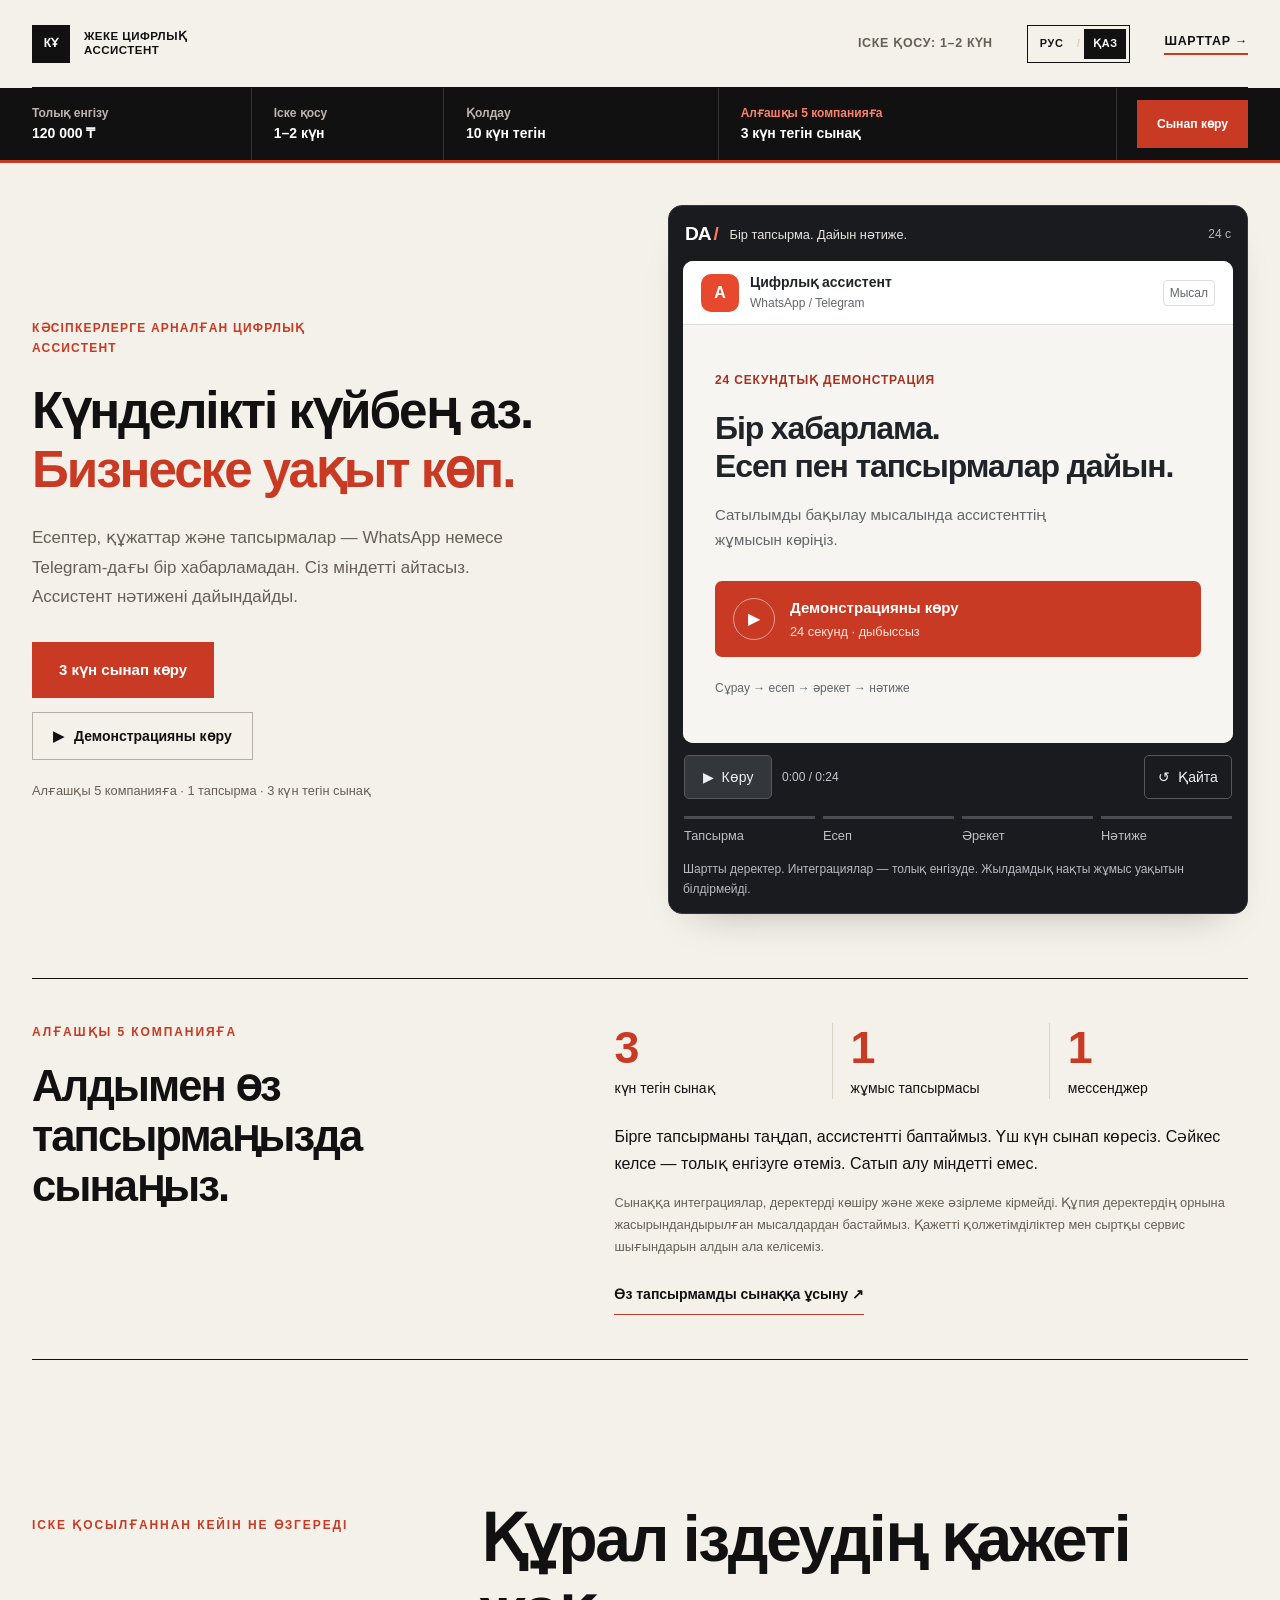
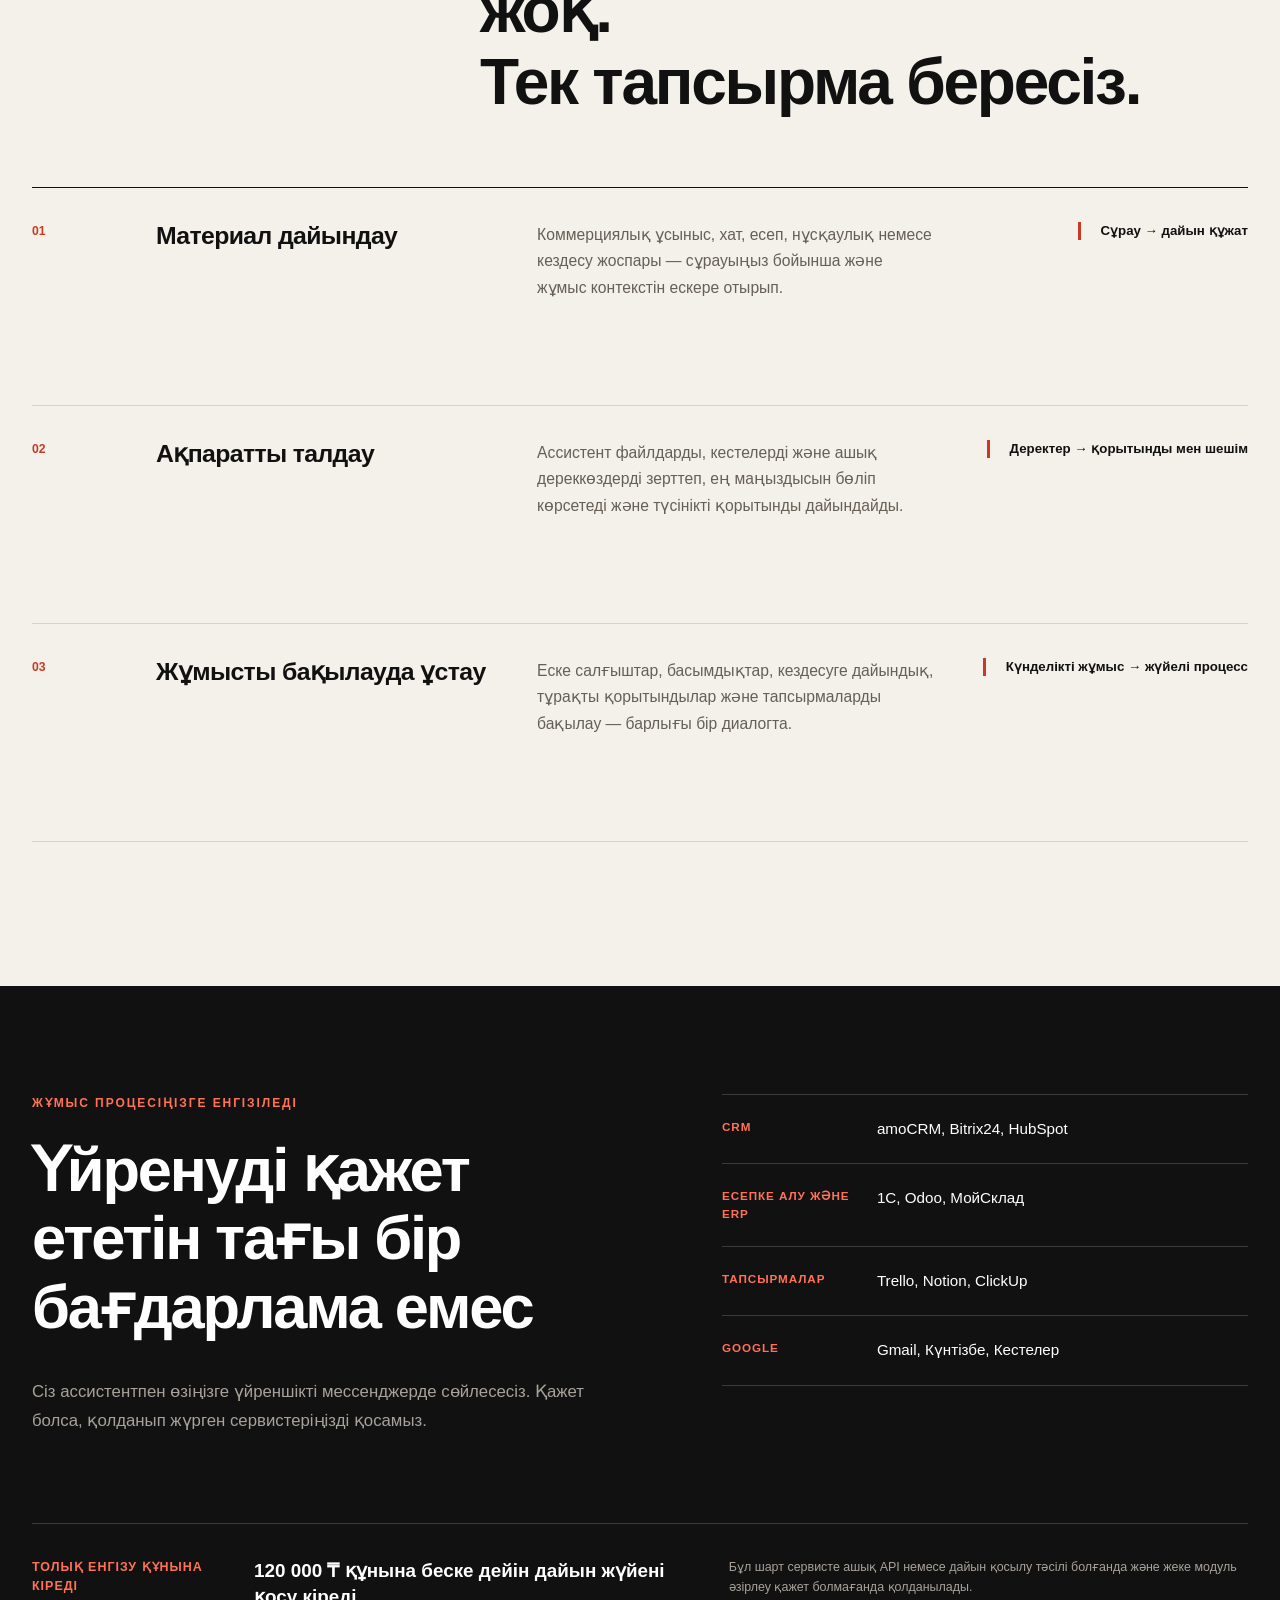
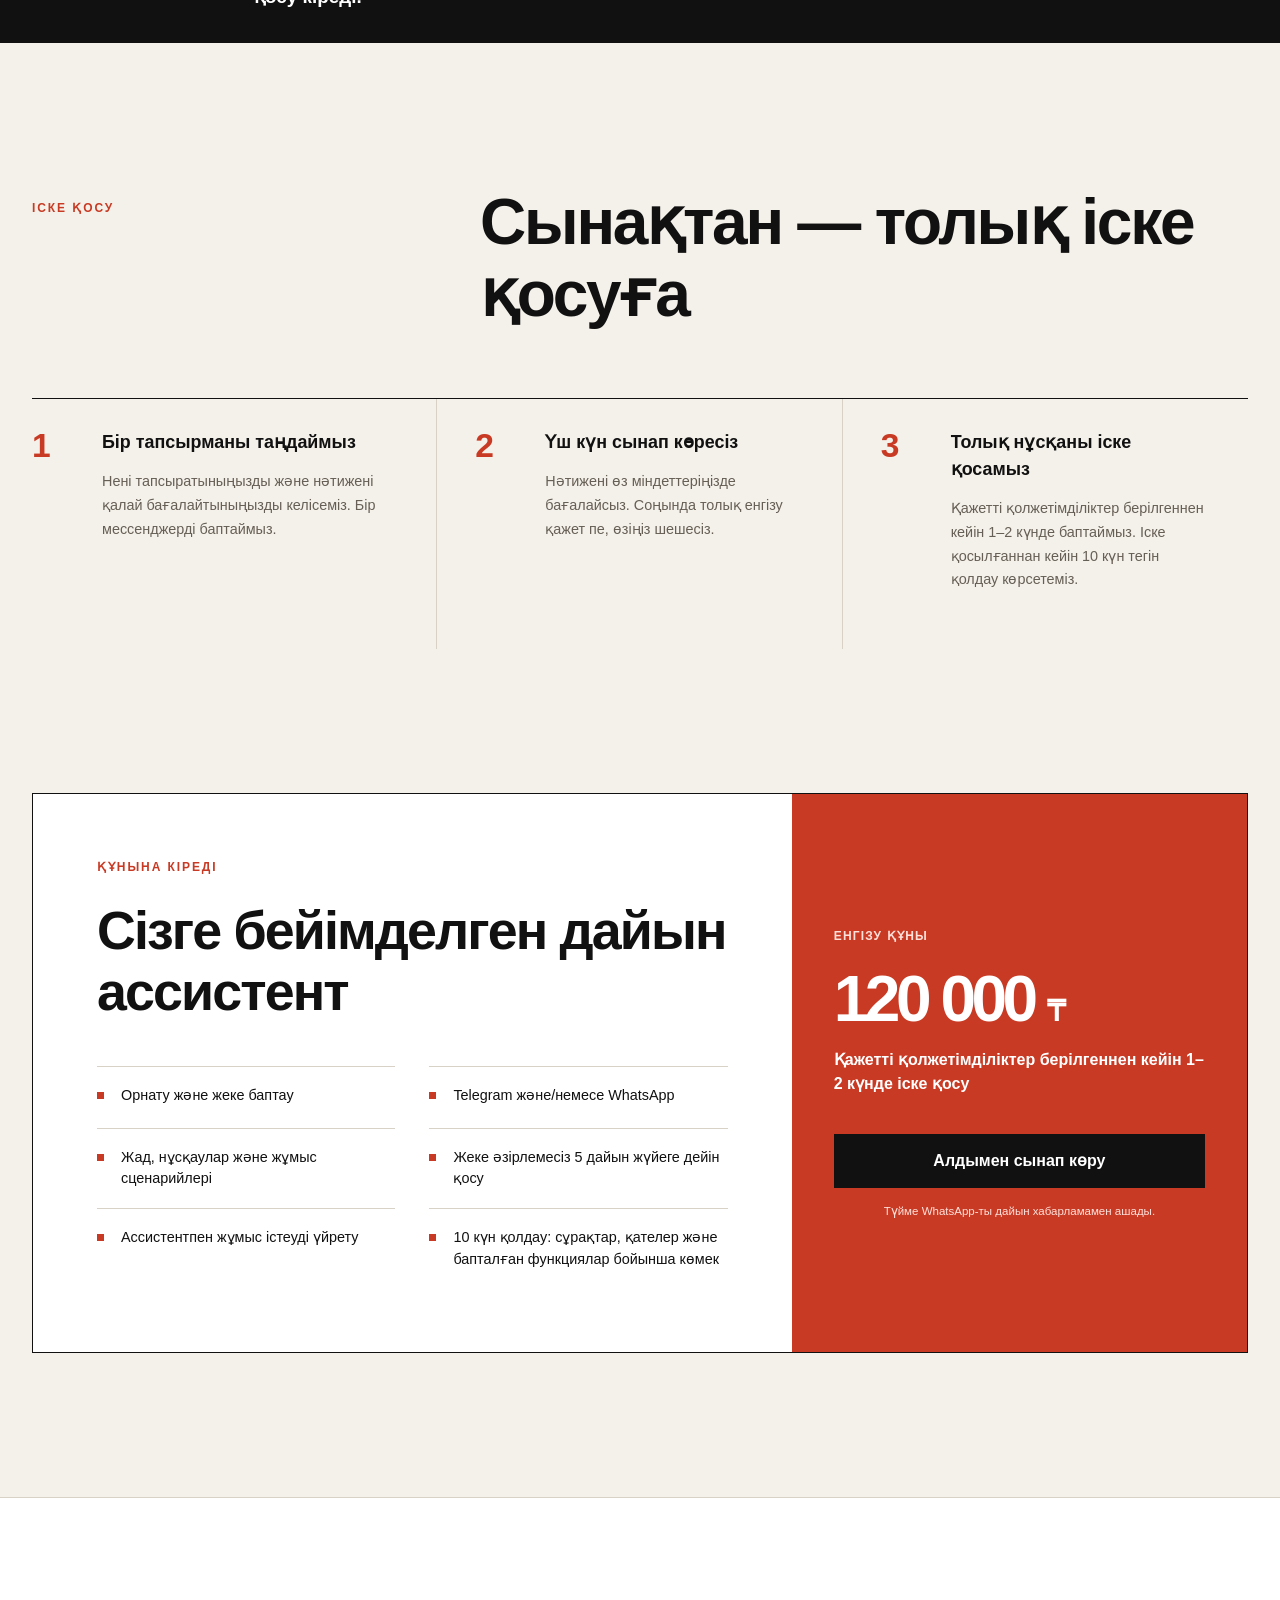
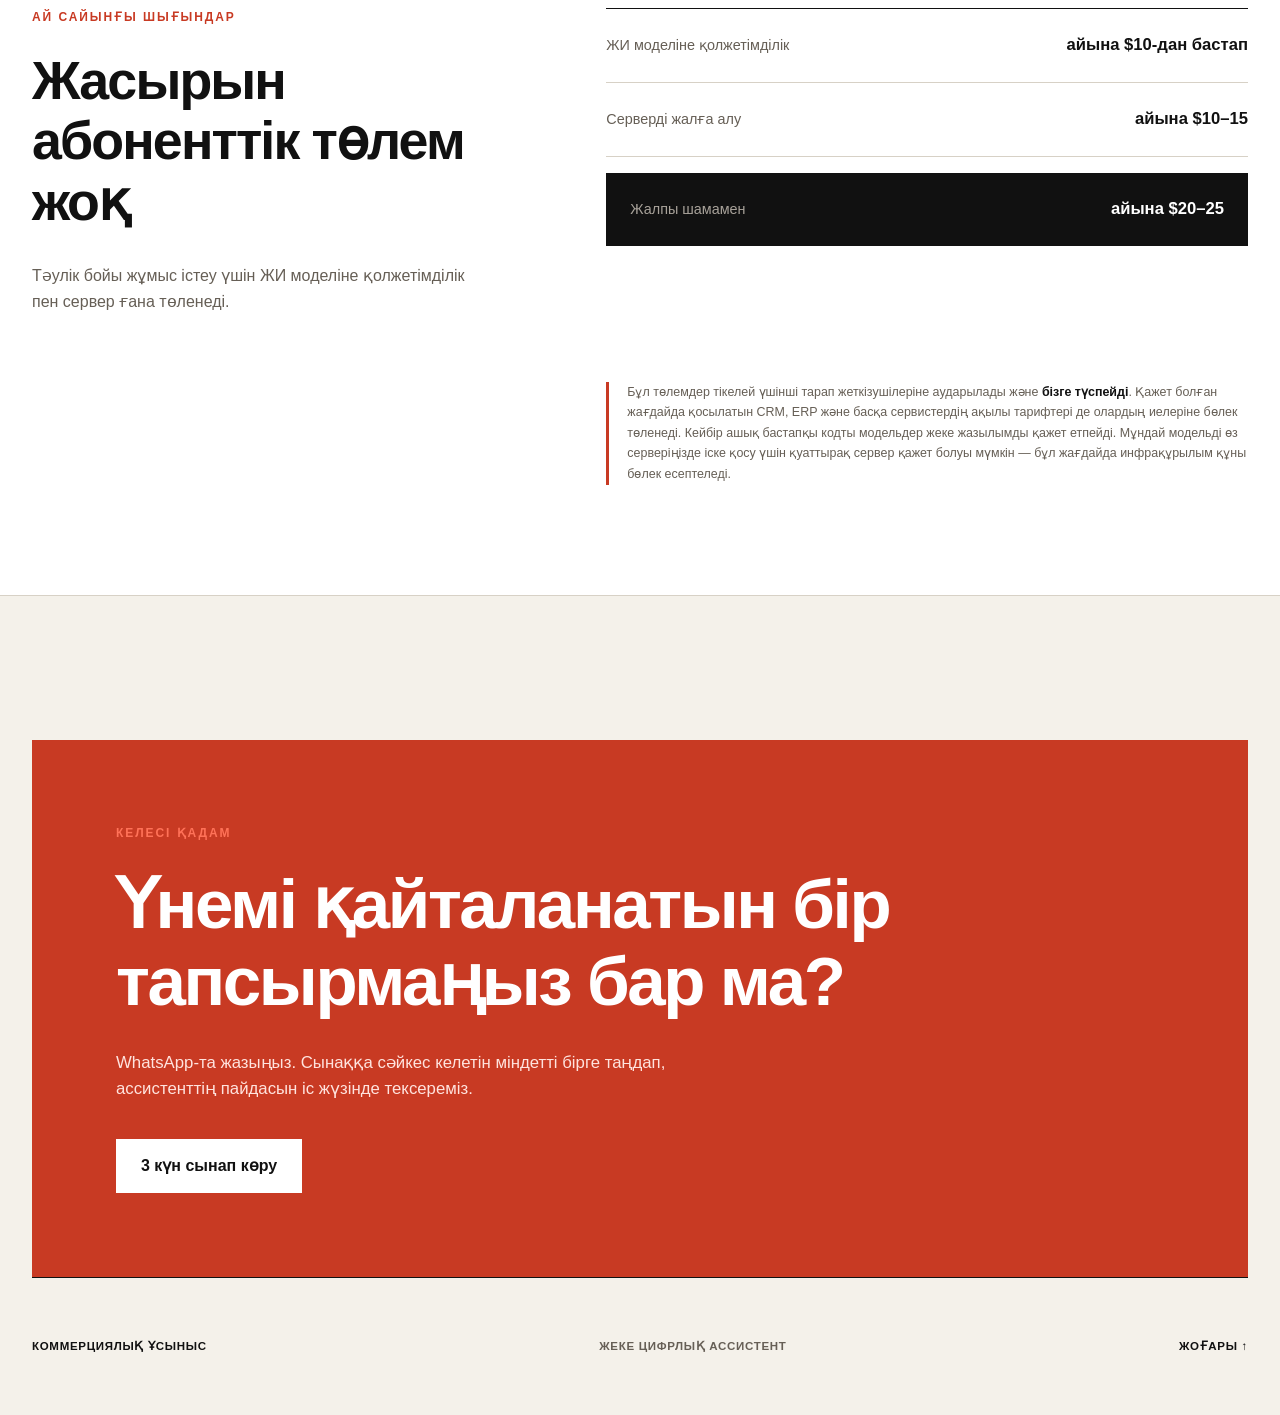
==== commit 62e3f454: "Fix demo discoverability and stabilize landing page layout" ====
--- a/index.html
+++ b/index.html
@@ -47,17 +47,24 @@
           <p class="hero-text">Есептер, құжаттар және тапсырмалар — WhatsApp немесе Telegram-дағы бір хабарламадан. Сіз міндетті айтасыз. Ассистент нәтижені дайындайды.</p>
           <div class="hero-action">
             <a class="button button--signal" href="https://wa.me/77479896274?text=%D0%A1%D3%99%D0%BB%D0%B5%D0%BC%D0%B5%D1%82%D1%81%D1%96%D0%B7%20%D0%B1%D0%B5!%20%D0%A6%D0%B8%D1%84%D1%80%D0%BB%D1%8B%D2%9B%20%D0%B0%D1%81%D1%81%D0%B8%D1%81%D1%82%D0%B5%D0%BD%D1%82%D1%82%D1%96%203%20%D0%BA%D2%AF%D0%BD%20%D1%81%D1%8B%D0%BD%D0%B0%D0%BF%20%D0%BA%D3%A9%D1%80%D0%B3%D1%96%D0%BC%20%D0%BA%D0%B5%D0%BB%D0%B5%D0%B4%D1%96.%20%D0%91%D0%B8%D0%B7%D0%BD%D0%B5%D1%81%D1%96%D0%BC%3A%20___.%20%D0%A1%D1%8B%D0%BD%D0%B0%D2%9B%20%D1%82%D0%B0%D0%BF%D1%81%D1%8B%D1%80%D0%BC%D0%B0%D1%81%D1%8B%3A%20___.%20%D0%AB%D2%A3%D2%93%D0%B0%D0%B9%D0%BB%D1%8B%20%D0%BC%D0%B5%D1%81%D1%81%D0%B5%D0%BD%D0%B4%D0%B6%D0%B5%D1%80%3A%20WhatsApp%20%2F%20Telegram." target="_top">3 күн сынап көру</a>
-            <button class="demo-watch" type="button" data-demo-watch>Қалай жұмыс істейді <span aria-hidden="true">↗</span></button>
+            <button class="demo-watch" type="button" data-demo-watch><span aria-hidden="true">▶</span> Демонстрацияны көру</button>
           </div>
           <p class="hero-pilot-note">Алғашқы 5 компанияға · 1 тапсырма · 3 күн тегін сынақ</p>
         </div>
 
-        <aside class="product-demo" id="demo" aria-label="Ассистент жұмысының мысалы" tabindex="-1">
+        <aside class="product-demo" id="demo" data-demo-state="ready" aria-label="Ассистент жұмысының мысалы" tabindex="-1">
           <div class="demo-heading"><span class="demo-wordmark">DA<span aria-hidden="true">/</span></span><span data-copy="demoTitle">Бір тапсырма. Дайын нәтиже.</span><span class="demo-duration" aria-hidden="true">24 с</span></div>
           <div class="demo-window">
             <div class="demo-channel"><span class="assistant-avatar" aria-hidden="true">A</span><div><strong data-copy="assistantName">Цифрлық ассистент</strong><span>WhatsApp / Telegram</span></div><span class="demo-tag" data-copy="example">Мысал</span></div>
             <div class="demo-stage">
-              <section class="demo-scene" data-scene="0" aria-label="Тапсырма" tabindex="-1">
+              <div class="demo-cover" data-demo-cover>
+                <span class="cover-eyebrow" data-copy="coverEyebrow">24 СЕКУНДТЫҚ ДЕМОНСТРАЦИЯ</span>
+                <h3 data-copy="coverTitle">Бір хабарлама.<br>Есеп пен тапсырмалар дайын.</h3>
+                <p data-copy="coverDescription">Сатылымды бақылау мысалында ассистенттің жұмысын көріңіз.</p>
+                <button class="demo-start" type="button" data-demo-start><span class="play-symbol" aria-hidden="true">▶</span><span><strong data-copy="coverPlay">Демонстрацияны көру</strong><small data-copy="coverDuration">24 секунд · дыбыссыз</small></span></button>
+                <span class="cover-bottom" data-copy="coverBottom">Сұрау → есеп → әрекет → нәтиже</span>
+              </div>
+              <section class="demo-scene" data-scene="0" aria-label="Тапсырма" tabindex="-1" hidden inert aria-hidden="true">
                 <p class="scene-kicker" data-copy="scene1Kicker">ДҮЙСЕНБІ, 09:00 · СІЗДІҢ ТАПСЫРМАҢЫЗ</p>
                 <div class="chat-bubble chat-bubble--owner scene-child"><p data-copy="ownerRequest">Апталық сатылымды қорытындыла. Қай жерде іркіліс бар? Командаға тапсырмалар дайында.</p><span class="chat-meta" aria-hidden="true">09:00 ✓✓</span></div>
                 <div class="chat-bubble chat-bubble--assistant scene-child"><p data-copy="assistantReply">Деректерді салыстырып, қысқаша есеп пен тапсырмалар тізімін дайындаймын.</p><span class="chat-meta" aria-hidden="true">09:00</span></div>
@@ -85,10 +92,10 @@
             </div>
           </div>
           <div class="demo-controls">
-            <div class="demo-timeline" aria-label="Көрсетілім кезеңдері"><button type="button" data-demo-step="0" aria-current="step"><span class="step-track"><i></i></span><span data-copy="step1">Тапсырма</span></button><button type="button" data-demo-step="1"><span class="step-track"><i></i></span><span data-copy="step2">Есеп</span></button><button type="button" data-demo-step="2"><span class="step-track"><i></i></span><span data-copy="step3">Әрекет</span></button><button type="button" data-demo-step="3"><span class="step-track"><i></i></span><span data-copy="step4">Нәтиже</span></button></div>
-            <div class="playback-controls"><button type="button" data-demo-toggle aria-label="Кідірту"><span data-playback-icon aria-hidden="true">Ⅱ</span><span class="sr-only" data-playback-label>Кідірту</span></button><button type="button" data-demo-replay aria-label="Қайта көру"><span aria-hidden="true">↺</span></button></div>
-          </div>
-          <p class="demo-disclaimer" data-copy="demoDisclaimer">Сценарий үлгісі · деректер шартты. Интеграциялар толық енгізу кезінде, жүйелердің мүмкіндігіне қарай бапталады. Көрсетілім жылдамдығы нақты жұмыс уақытын білдірмейді.</p>
+            <div class="playback-controls"><button type="button" data-demo-toggle aria-label="Көру"><span data-playback-icon aria-hidden="true">▶</span><span data-playback-label>Көру</span></button><span class="playback-time" data-playback-time aria-hidden="true">0:00 / 0:24</span><button type="button" data-demo-replay aria-label="Қайта көру"><span aria-hidden="true">↺</span><span data-copy="replayLabel">Қайта</span></button></div>
+            <div class="demo-timeline" aria-label="Көрсетілім кезеңдері"><button type="button" data-demo-step="0"><span class="step-track"><i></i></span><span data-copy="step1">Тапсырма</span></button><button type="button" data-demo-step="1"><span class="step-track"><i></i></span><span data-copy="step2">Есеп</span></button><button type="button" data-demo-step="2"><span class="step-track"><i></i></span><span data-copy="step3">Әрекет</span></button><button type="button" data-demo-step="3"><span class="step-track"><i></i></span><span data-copy="step4">Нәтиже</span></button></div>
+          </div>
+          <p class="demo-disclaimer" data-copy="demoDisclaimer">Шартты деректер. Интеграциялар — толық енгізуде. Жылдамдық нақты жұмыс уақытын білдірмейді.</p>
           <noscript><p class="demo-disclaimer">Интерактивті көрсетілім үшін JavaScript қосыңыз.</p></noscript>
         </aside>
       </section>
--- a/styles.css
+++ b/styles.css
@@ -115,12 +115,12 @@
 .offer-rail__cta:focus-visible { outline: 3px solid var(--white); outline-offset: -5px; }
 
 .hero {
-  min-height: 710px;
-  padding: 74px 0 70px;
+  min-height: 0;
+  padding: 42px 0 64px;
   display: grid;
-  grid-template-columns: minmax(0, 1.55fr) minmax(330px, .65fr);
-  gap: 72px;
-  align-items: stretch;
+  grid-template-columns: minmax(0, 1fr) minmax(0, 1fr);
+  gap: 56px;
+  align-items: center;
 }
 
 .hero-main { display: flex; flex-direction: column; justify-content: center; }
@@ -152,7 +152,7 @@
   line-height: 1.65;
 }
 
-.hero-action { margin-top: 40px; display: flex; align-items: center; gap: 22px; }
+.hero-action { margin-top: 30px; display: flex; align-items: flex-start; flex-direction: column; gap: 14px; }
 .hero-action > span { max-width: 170px; color: var(--muted); font-size: .78rem; line-height: 1.35; }
 
 .button {
@@ -278,32 +278,42 @@
 .reveal.is-visible { opacity: 1; transform: none; }
 
 /* Product demonstration: editorial shell, a focused working surface inside. */
-h1, h2 { line-height: 1.08; letter-spacing: -.045em; overflow-wrap: anywhere; }
-.hero { min-height: 0; grid-template-columns: minmax(0, 1fr) minmax(0, 1fr); gap: 56px; align-items: center; padding-block: 64px 80px; }
-.hero h1 { font-size: clamp(2.7rem, 4.35vw, 4.4rem); line-height: 1.1; letter-spacing: -.045em; margin-bottom: 26px; }
+h1, h2 { line-height: 1.12; letter-spacing: -.035em; overflow-wrap: normal; }
+.hero h1 { font-size: clamp(2.5rem, 4vw, 3.75rem); line-height: 1.14; letter-spacing: -.04em; margin-bottom: 24px; }
 .hero-text { font-size: 1.06rem; line-height: 1.75; max-width: 520px; }
 .hero-main .overline { font-size: .75rem; line-height: 1.7; letter-spacing: .1em; max-width: 360px; }
-.hero-action { align-items: flex-start; flex-direction: column; gap: 16px; margin-top: 30px; }
 .hero-action .button { font-size: .94rem; min-height: 56px; padding-inline: 26px; }
-.demo-watch { display: inline-flex; align-items: center; gap: 18px; border: 0; border-bottom: 1px solid var(--line); padding: 8px 0; background: transparent; font-size: .875rem; cursor: pointer; }
-.demo-watch:hover { color: var(--signal); border-color: var(--signal); }
+.demo-watch { display: inline-flex; align-items: center; justify-content: center; gap: 10px; min-height: 48px; border: 1px solid #b5afa5; padding: 10px 20px; background: transparent; font-size: .875rem; font-weight: 600; cursor: pointer; }
+.demo-watch:hover { color: var(--signal); border-color: var(--signal); background: #fff; }
 .hero-pilot-note { font-size: .8rem; line-height: 1.65; color: var(--muted); margin: 20px 0 0; }
-.product-demo { min-width: 0; padding: 18px; background: #191b1e; color: #f5f3ee; border-radius: 18px; box-shadow: 0 24px 55px -30px #17130d60; border: 1px solid #33363a; }
-.demo-heading { display: flex; align-items: center; gap: 14px; padding: 2px 2px 17px; font-size: .8rem; color: #e8e4dd; }
+.product-demo { min-width: 0; padding: 14px; background: #191b1e; color: #f5f3ee; border-radius: 14px; box-shadow: 0 20px 40px -28px #17130d60; border: 1px solid #33363a; }
+.demo-heading { display: flex; align-items: center; gap: 12px; padding: 0 2px 12px; font-size: .8rem; color: #e8e4dd; }
 .demo-wordmark { font-size: 1.2rem; font-weight: 800; letter-spacing: -.06em; color: #fff; }
 .demo-wordmark > span { color: #ff795f; padding-left: 3px; }
 .demo-duration { margin-left: auto; white-space: nowrap; color: #b5b7bc; font-size: .75rem; }
 .demo-window { background: #f6f5f1; border-radius: 10px; color: #202328; overflow: hidden; }
-.demo-channel { padding: 18px 20px; display: flex; align-items: center; gap: 11px; border-bottom: 1px solid #dedfdc; background: #fff; }
+.demo-channel { padding: 12px 18px; display: flex; align-items: center; gap: 11px; border-bottom: 1px solid #dedfdc; background: #fff; }
 .assistant-avatar { display: grid; place-items: center; width: 38px; height: 38px; flex: 0 0 auto; border-radius: 10px; background: #e6492d; color: #fff; font-weight: 800; }
 .demo-channel > div { display: flex; flex-direction: column; min-width: 0; }
 .demo-channel strong { font-size: .875rem; line-height: 1.4; }
 .demo-channel > div > span { font-size: .75rem; color: #62666b; margin-top: 2px; }
 .demo-tag { margin-left: auto; border: 1px solid #dedfdc; border-radius: 4px; padding: 3px 6px; font-size: .75rem; color: #62666b; }
-.demo-stage { min-height: 424px; }
-.demo-scene { padding: 24px; min-height: 424px; }
-.demo-scene[hidden] { display: none !important; }
-.scene-kicker { font-size: .75rem; font-weight: 700; line-height: 1.7; letter-spacing: .055em; color: #65686c; margin: 0 0 23px; }
+.demo-stage { display: grid; position: relative; isolation: isolate; }
+.demo-scene { grid-area: 1 / 1; min-width: 0; padding: 20px; min-height: 380px; align-self: start; }
+/* Hidden scenes remain in the sizing grid, but are inert and excluded from accessibility. */
+.demo-scene[hidden] { display: block !important; visibility: hidden; pointer-events: none; }
+.demo-cover { grid-area: 1 / 1; z-index: 2; display: flex; flex-direction: column; align-items: flex-start; justify-content: center; padding: 32px; background: #f6f5f1; min-height: 380px; }
+.demo-cover[hidden] { display: flex; visibility: hidden; pointer-events: none; }
+.cover-eyebrow { color: #a63120; font-size: .75rem; font-weight: 700; letter-spacing: .07em; margin-bottom: 20px; }
+.demo-cover h3 { font-size: clamp(1.6rem, 2.5vw, 2.2rem); line-height: 1.2; letter-spacing: -.035em; margin-bottom: 18px; }
+.demo-cover > p { max-width: 370px; font-size: .94rem; line-height: 1.65; color: #62666b; margin-bottom: 28px; }
+.demo-start { display: flex; align-items: center; gap: 15px; width: 100%; border: 0; padding: 16px 18px; background: #c83a23; color: #fff; text-align: left; cursor: pointer; border-radius: 7px; }
+.demo-start:hover { background: #a92e1a; }
+.play-symbol { display: grid; place-items: center; width: 42px; height: 42px; border: 1px solid #ffffff80; border-radius: 50%; font-size: 1rem; flex-shrink: 0; }
+.demo-start strong { display: block; font-size: .94rem; line-height: 1.5; }
+.demo-start small { display: block; font-size: .8rem; margin-top: 2px; color: #ffe4dd; }
+.cover-bottom { margin-top: 22px; font-size: .75rem; color: #62666b; line-height: 1.6; }
+.scene-kicker { font-size: .75rem; font-weight: 700; line-height: 1.6; letter-spacing: .04em; color: #65686c; margin: 0 0 18px; }
 .chat-bubble { padding: 17px 18px 10px; border-radius: 13px; margin-bottom: 19px; max-width: 93%; box-shadow: 0 2px 3px #161b2205; }
 .chat-bubble p { font-size: .94rem; line-height: 1.65; margin: 0; }
 .chat-bubble--owner { margin-left: auto; background: #e8eee6; border: 1px solid #d9e2d7; border-top-right-radius: 3px; }
@@ -344,15 +354,18 @@
 .result-description { font-size: .875rem; line-height: 1.6; margin: 0 auto 20px; max-width: 350px; color: #62666b; }
 .demo-scene--result .button { min-height: 48px; font-size: .875rem; width: 100%; padding-inline: 12px; }
 .result-scope { display: block; font-size: .75rem; line-height: 1.65; color: #62666b; margin-top: 10px; }
-.demo-controls { display: flex; align-items: start; gap: 18px; padding: 20px 1px 16px; }
-.demo-timeline { display: grid; grid-template-columns: repeat(4, minmax(0, 1fr)); gap: 8px; flex: 1; min-width: 0; }
-.demo-timeline button { border: 0; padding: 0; min-height: 40px; text-align: left; background: transparent; color: #bdc0c5; cursor: pointer; font-size: .75rem; }
-.step-track { display: block; overflow: hidden; height: 3px; background: #494c50; margin-bottom: 10px; }
+.demo-controls { display: flex; flex-direction: column; gap: 9px; padding: 12px 1px 8px; }
+.demo-timeline { display: grid; width: 100%; grid-template-columns: repeat(4, minmax(0, 1fr)); gap: 8px; min-width: 0; }
+.demo-timeline button { border: 0; padding: 0; min-height: 44px; text-align: left; background: transparent; color: #bdc0c5; cursor: pointer; font-size: .8rem; }
+.step-track { display: block; overflow: hidden; height: 3px; background: #494c50; margin-bottom: 7px; }
 .step-track i { display: block; width: 100%; height: 100%; background: #ff846c; transform: scaleX(0); transform-origin: left; }
 .demo-timeline [aria-current="step"] { color: #fff; }
 .demo-timeline button:hover { color: #ff846c; }
-.playback-controls { display: flex; gap: 4px; }
-.playback-controls button { width: 36px; min-height: 40px; border: 1px solid #44474c; background: transparent; border-radius: 5px; color: #eceef1; font-size: 1.15rem; cursor: pointer; }
+.playback-controls { display: flex; align-items: center; gap: 10px; width: 100%; }
+.playback-controls button { display: inline-flex; align-items: center; justify-content: center; gap: 8px; min-width: 88px; min-height: 44px; padding: 7px 12px; border: 1px solid #55585d; background: transparent; border-radius: 5px; color: #eceef1; font-size: .875rem; cursor: pointer; }
+.playback-controls button:last-child { margin-left: auto; }
+.playback-controls [data-demo-toggle] { background: #33363a; }
+.playback-time { color: #c5c8ce; font-size: .75rem; font-variant-numeric: tabular-nums; white-space: nowrap; }
 .playback-controls button:hover { background: #33363a; }
 .demo-disclaimer { margin: 0; font-size: .75rem; line-height: 1.6; color: #b7bbc2; }
 .sr-only { position: absolute; width: 1px; height: 1px; padding: 0; margin: -1px; overflow: hidden; clip: rect(0,0,0,0); white-space: nowrap; border: 0; }
@@ -390,11 +403,10 @@
 
 @media (max-width: 980px) {
   :root { --shell: min(100% - 40px, 760px); }
-  .hero { min-height: 0; grid-template-columns: 1fr; gap: 52px; }
+  .hero { grid-template-columns: 1fr; gap: 36px; padding-top: 36px; }
   .hero-offer { min-height: 540px; }
-  .hero { gap: 40px; }
   .hero-main { max-width: 640px; }
-  .hero h1 { font-size: clamp(2.7rem, 6vw, 4.1rem); }
+  .hero h1 { font-size: clamp(2.4rem, 5.7vw, 3.6rem); }
   .product-demo { width: 100%; max-width: 580px; justify-self: center; }
   .pilot-section { grid-template-columns: 1fr; gap: 35px; }
   .section-head { grid-template-columns: 1fr; gap: 6px; }
@@ -447,22 +459,25 @@
   .proposal-mark > span:last-child { display: none; }
   .header-meta > span { display: none; }
   .header-meta { gap: 14px; }
-  .hero { padding: 62px 0 48px; gap: 38px; }
-  .hero { padding-top: 38px; gap: 32px; }
+  .hero { padding: 30px 0 42px; gap: 28px; }
   .hero-main { text-align: center; align-items: center; }
-  .hero h1 { font-size: clamp(2.2rem, 8.5vw, 3.5rem); line-height: 1.12; letter-spacing: -.04em; }
+  .hero h1 { font-size: clamp(1.95rem, 7.8vw, 3rem); line-height: 1.16; letter-spacing: -.03em; }
   .hero-main .overline { font-size: .75rem; margin-bottom: 18px; }
   .hero-text { font-size: 1.02rem; }
-  .hero-action { align-items: flex-start; flex-direction: column; }
   .hero-action { width: 100%; align-items: center; margin-top: 24px; gap: 10px; }
+  .demo-watch { width: 100%; }
   .hero-pilot-note { margin-top: 13px; font-size: .75rem; }
   .product-demo { padding: 12px; border-radius: 13px; }
   .demo-heading { gap: 10px; font-size: .75rem; padding: 3px 1px 14px; }
   .demo-channel { padding: 14px 13px; gap: 9px; }
   .demo-channel strong { font-size: .875rem; }
   .demo-tag { font-size: .75rem; padding: 2px 4px; }
-  .demo-scene { padding: 20px 15px; min-height: 455px; }
-  .demo-stage { min-height: 455px; }
+  .demo-scene { padding: 20px 15px; min-height: 400px; }
+  .demo-cover { padding: 25px 20px; min-height: 400px; }
+  .demo-cover h3 { font-size: 1.7rem; }
+  .demo-start { gap: 10px; padding: 14px 12px; }
+  .demo-start strong { font-size: .875rem; }
+  .play-symbol { width: 36px; height: 36px; }
   .scene-kicker { font-size: .75rem; letter-spacing: .02em; margin-bottom: 19px; }
   .chat-bubble { max-width: 96%; padding: 14px 14px 9px; }
   .chat-bubble p { font-size: .875rem; }
@@ -475,8 +490,8 @@
   .demo-controls { gap: 10px; }
   .demo-timeline { gap: 6px; }
   .demo-timeline button { font-size: .75rem; }
-  .playback-controls { flex-direction: column; gap: 5px; }
-  .playback-controls button { width: 32px; min-height: 30px; }
+  .playback-controls { flex-wrap: wrap; gap: 7px; }
+  .playback-controls button { min-width: 76px; min-height: 44px; padding-inline: 9px; font-size: .875rem; }
   .demo-disclaimer { font-size: .75rem; }
   .pilot-section { padding-block: 35px; gap: 26px; }
   .pilot-intro { text-align: center; }
@@ -516,11 +531,14 @@
 
 @media (max-width: 360px) {
   .demo-tag { display: none; }
-  .demo-scene { padding-inline: 12px; min-height: 495px; }
-  .demo-stage { min-height: 495px; }
+  .demo-scene { padding-inline: 12px; }
+  .demo-cover { padding-inline: 16px; }
+  .demo-cover h3 { font-size: 1.5rem; }
   .demo-heading > [data-copy] { max-width: 150px; }
   .demo-duration { display: none; }
-  .demo-timeline button { overflow-wrap: anywhere; }
+  .demo-timeline button { font-size: .75rem; overflow-wrap: normal; }
+  .playback-time { order: 1; width: 100%; }
+  h2 { font-size: 2rem; }
   .mobile-action__row { gap: 8px; }
   .mobile-action__row > a { padding-inline: 10px; font-size: .8rem; }
 }
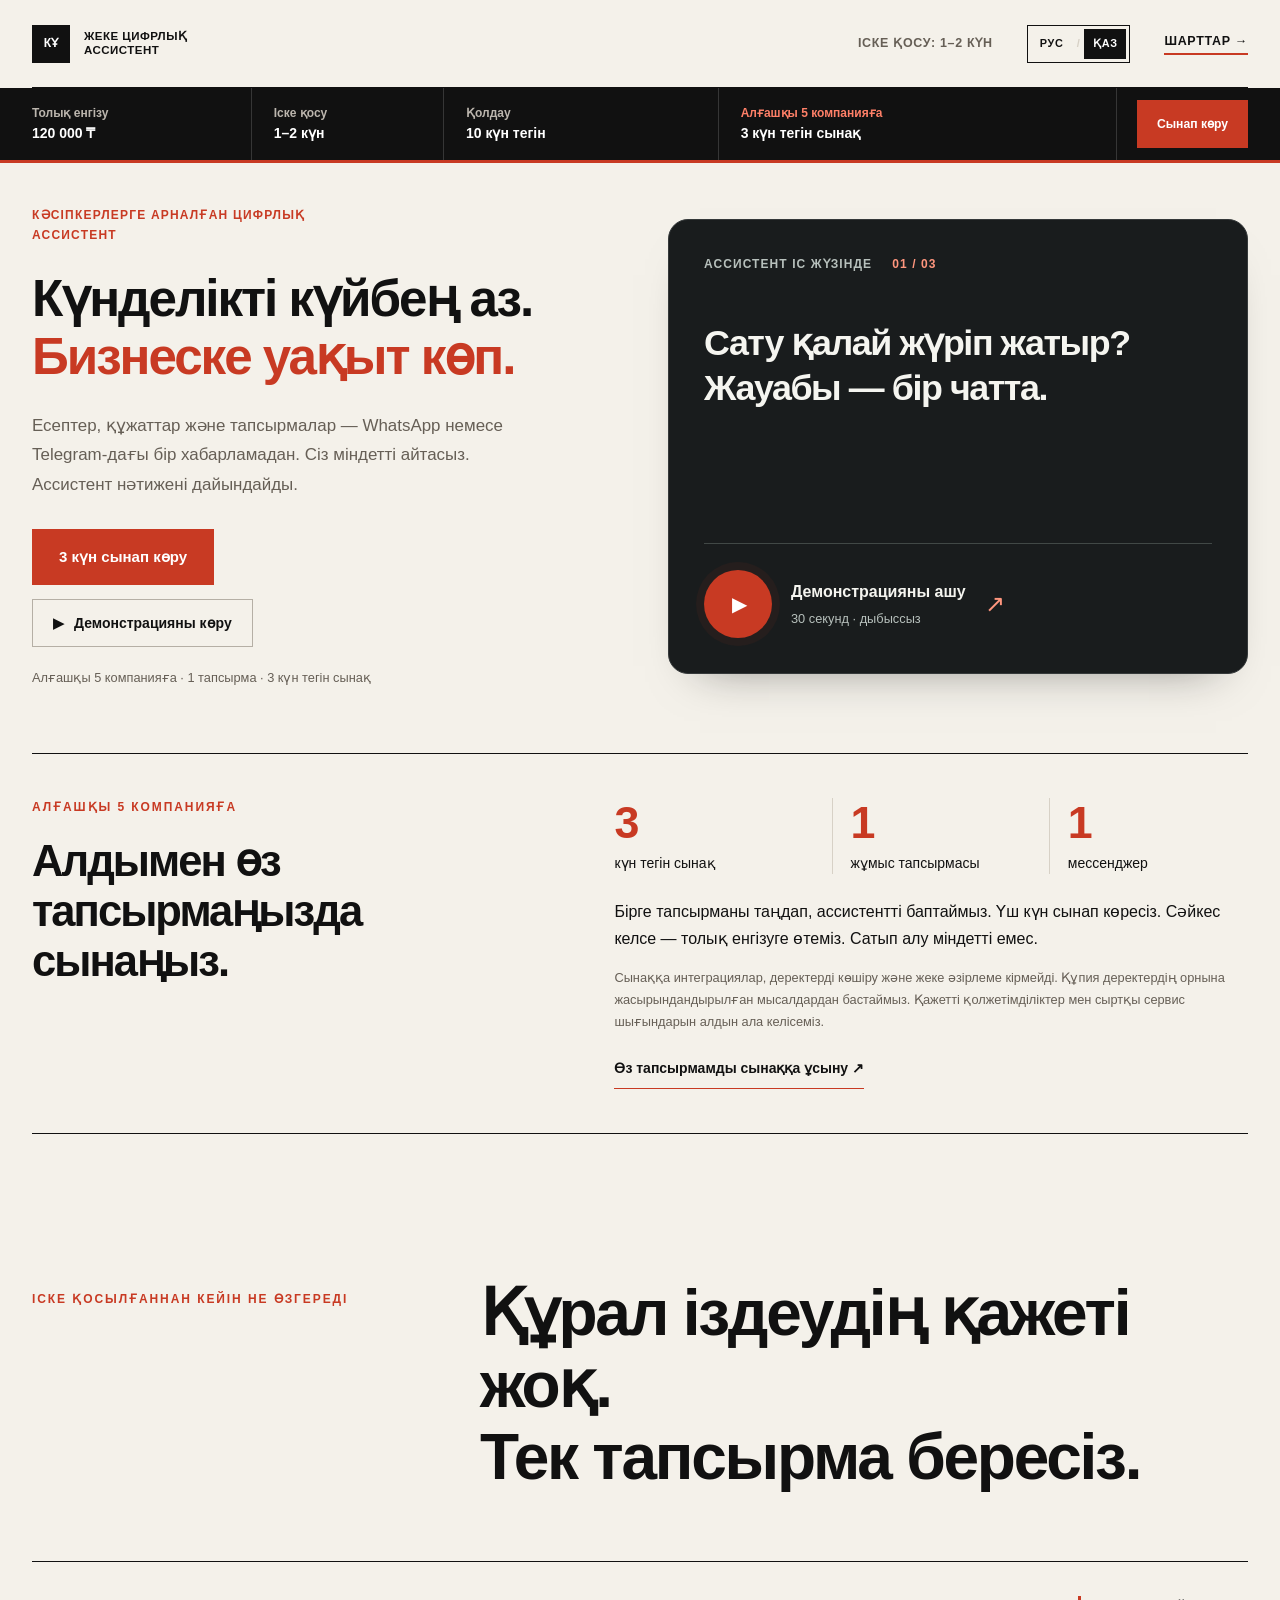
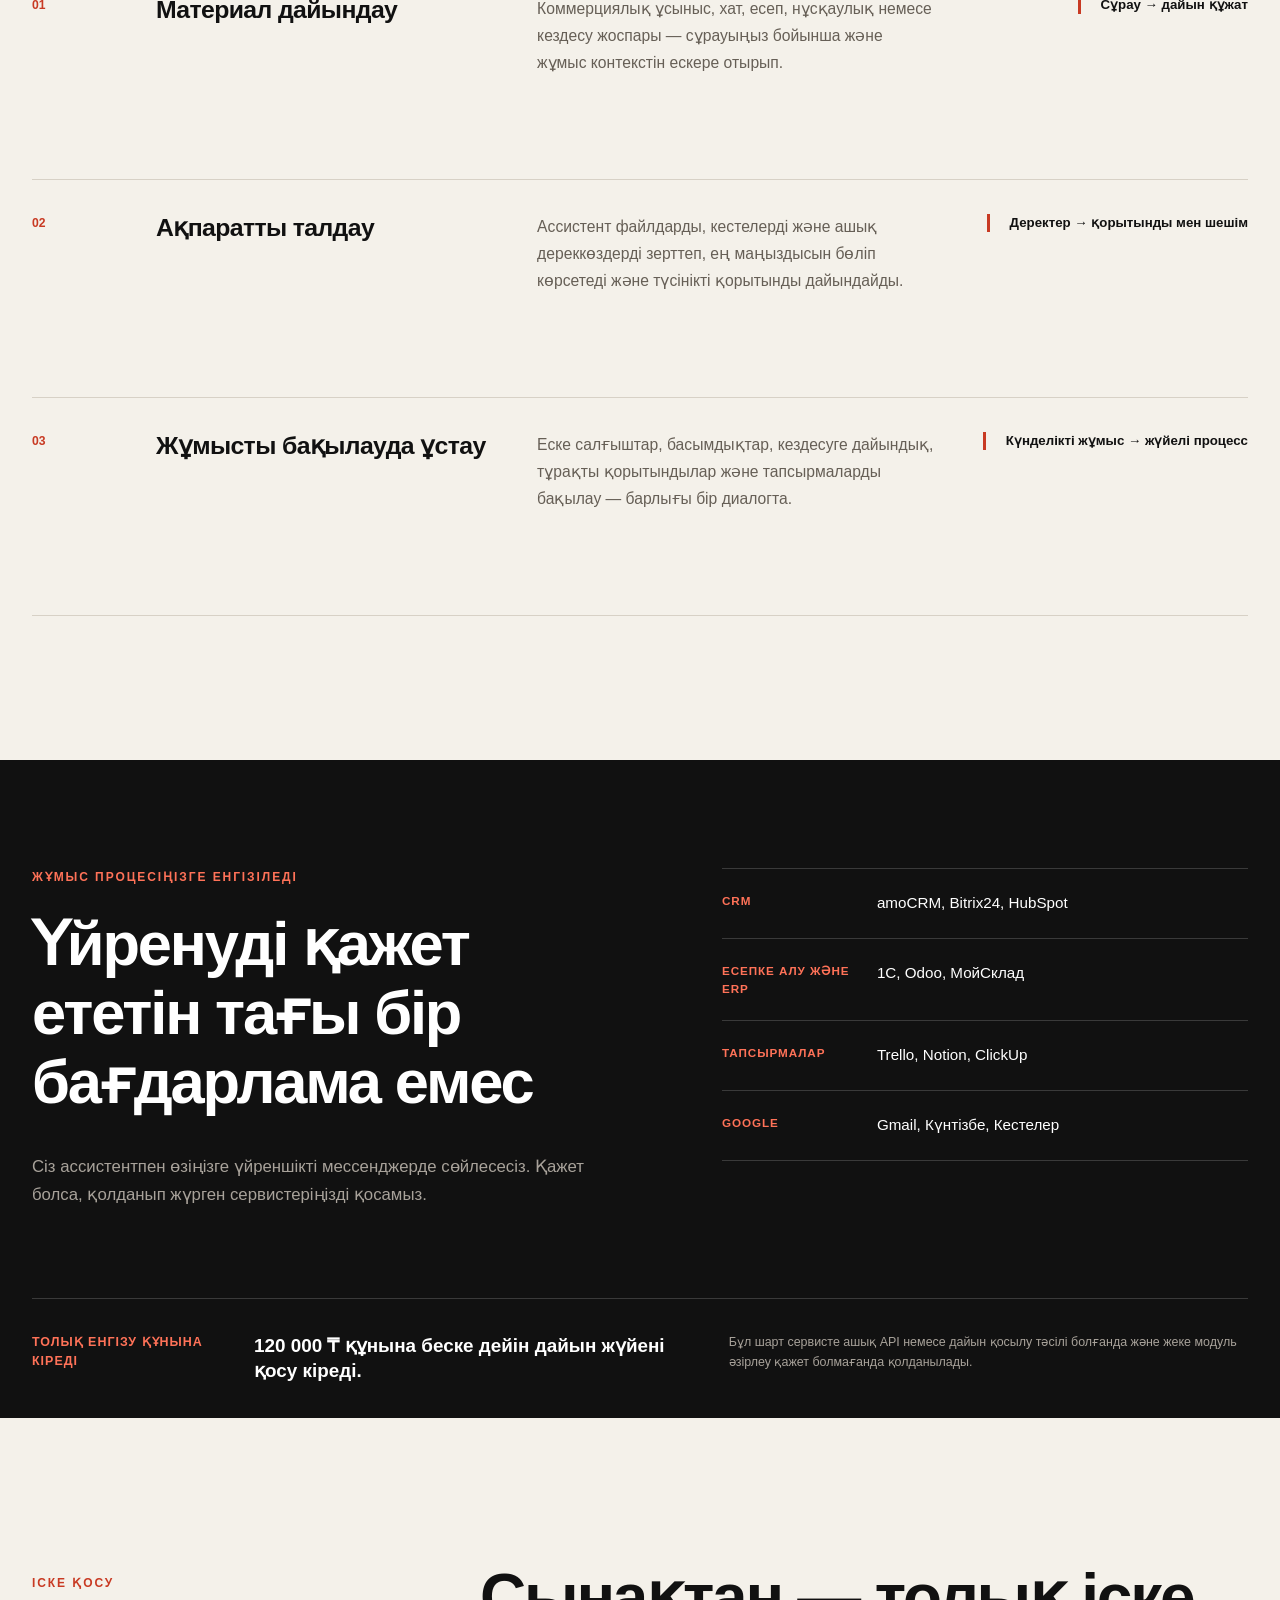
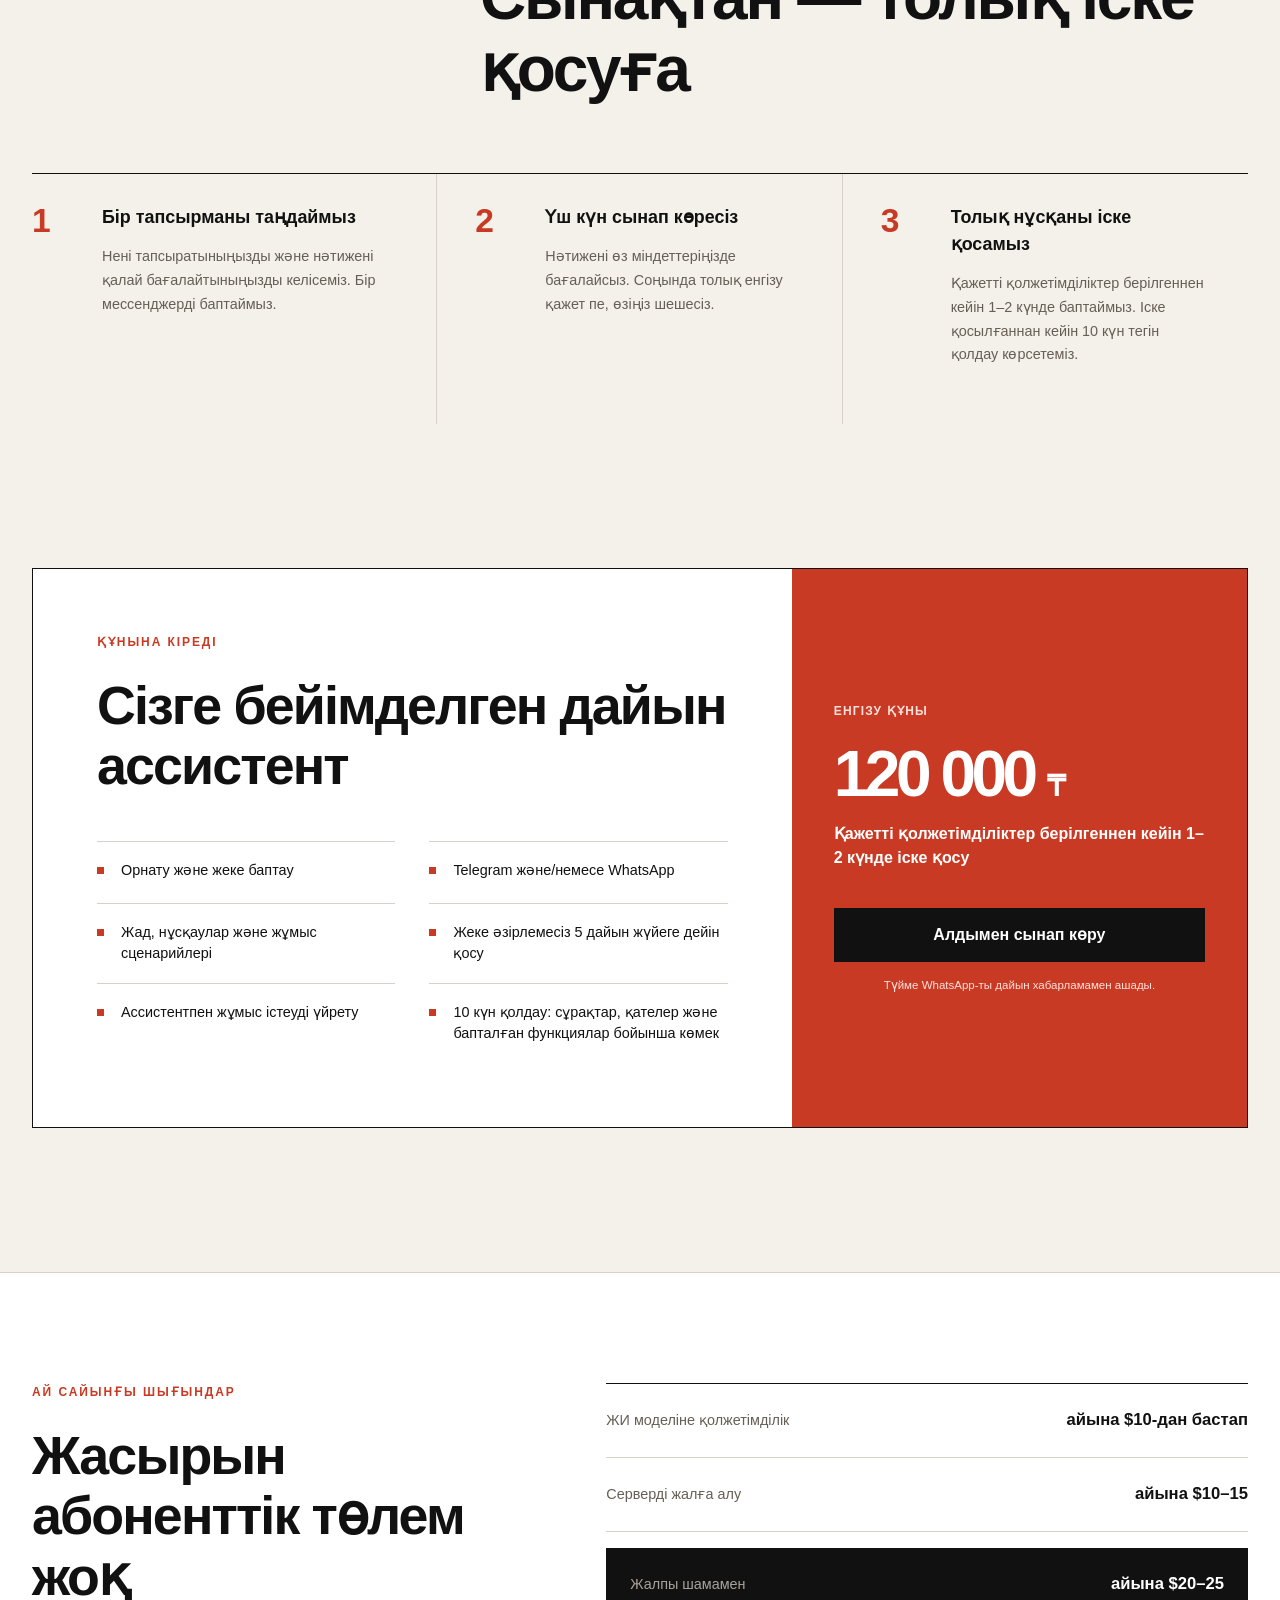
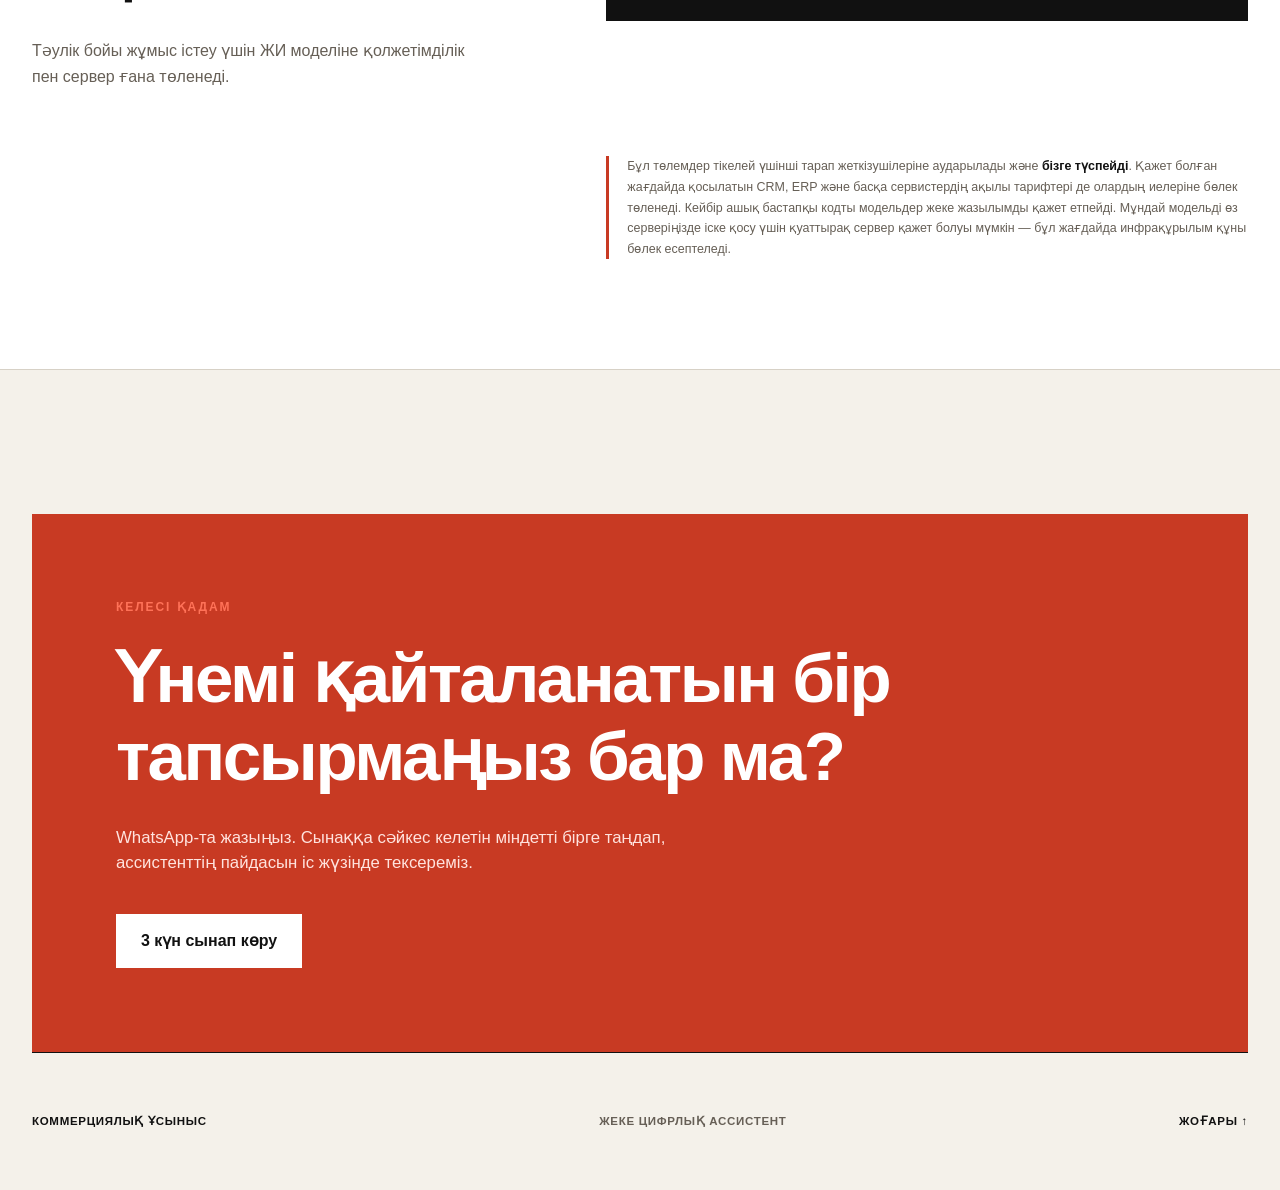
==== commit d63cbbd9: "Replace inline demo with animated phone conversation in a modal" ====
--- a/index.html
+++ b/index.html
@@ -10,7 +10,8 @@
     <link rel="preconnect" href="https://fonts.gstatic.com" crossorigin />
     <link href="https://fonts.googleapis.com/css2?family=Noto+Sans:wght@400;500;600;700;800&amp;display=swap" rel="stylesheet" />
     <link rel="stylesheet" href="./styles.css" />
-  <noscript><style>.reveal{opacity:1;transform:none}.demo-controls,.demo-watch{display:none}</style></noscript>
+    <link rel="stylesheet" href="./phone-demo.css" />
+  <noscript><style>.reveal{opacity:1;transform:none}.pd-teaser,.demo-watch{display:none}.hero{grid-template-columns:1fr}</style></noscript>
   </head>
   <body>
     <header class="header shell">
@@ -47,57 +48,17 @@
           <p class="hero-text">Есептер, құжаттар және тапсырмалар — WhatsApp немесе Telegram-дағы бір хабарламадан. Сіз міндетті айтасыз. Ассистент нәтижені дайындайды.</p>
           <div class="hero-action">
             <a class="button button--signal" href="https://wa.me/77479896274?text=%D0%A1%D3%99%D0%BB%D0%B5%D0%BC%D0%B5%D1%82%D1%81%D1%96%D0%B7%20%D0%B1%D0%B5!%20%D0%A6%D0%B8%D1%84%D1%80%D0%BB%D1%8B%D2%9B%20%D0%B0%D1%81%D1%81%D0%B8%D1%81%D1%82%D0%B5%D0%BD%D1%82%D1%82%D1%96%203%20%D0%BA%D2%AF%D0%BD%20%D1%81%D1%8B%D0%BD%D0%B0%D0%BF%20%D0%BA%D3%A9%D1%80%D0%B3%D1%96%D0%BC%20%D0%BA%D0%B5%D0%BB%D0%B5%D0%B4%D1%96.%20%D0%91%D0%B8%D0%B7%D0%BD%D0%B5%D1%81%D1%96%D0%BC%3A%20___.%20%D0%A1%D1%8B%D0%BD%D0%B0%D2%9B%20%D1%82%D0%B0%D0%BF%D1%81%D1%8B%D1%80%D0%BC%D0%B0%D1%81%D1%8B%3A%20___.%20%D0%AB%D2%A3%D2%93%D0%B0%D0%B9%D0%BB%D1%8B%20%D0%BC%D0%B5%D1%81%D1%81%D0%B5%D0%BD%D0%B4%D0%B6%D0%B5%D1%80%3A%20WhatsApp%20%2F%20Telegram." target="_top">3 күн сынап көру</a>
-            <button class="demo-watch" type="button" data-demo-watch><span aria-hidden="true">▶</span> Демонстрацияны көру</button>
+            <button class="demo-watch" type="button" data-demo-open aria-haspopup="dialog" aria-controls="demo-dialog"><span aria-hidden="true">▶</span> Демонстрацияны көру</button>
           </div>
           <p class="hero-pilot-note">Алғашқы 5 компанияға · 1 тапсырма · 3 күн тегін сынақ</p>
         </div>
 
-        <aside class="product-demo" id="demo" data-demo-state="ready" aria-label="Ассистент жұмысының мысалы" tabindex="-1">
-          <div class="demo-heading"><span class="demo-wordmark">DA<span aria-hidden="true">/</span></span><span data-copy="demoTitle">Бір тапсырма. Дайын нәтиже.</span><span class="demo-duration" aria-hidden="true">24 с</span></div>
-          <div class="demo-window">
-            <div class="demo-channel"><span class="assistant-avatar" aria-hidden="true">A</span><div><strong data-copy="assistantName">Цифрлық ассистент</strong><span>WhatsApp / Telegram</span></div><span class="demo-tag" data-copy="example">Мысал</span></div>
-            <div class="demo-stage">
-              <div class="demo-cover" data-demo-cover>
-                <span class="cover-eyebrow" data-copy="coverEyebrow">24 СЕКУНДТЫҚ ДЕМОНСТРАЦИЯ</span>
-                <h3 data-copy="coverTitle">Бір хабарлама.<br>Есеп пен тапсырмалар дайын.</h3>
-                <p data-copy="coverDescription">Сатылымды бақылау мысалында ассистенттің жұмысын көріңіз.</p>
-                <button class="demo-start" type="button" data-demo-start><span class="play-symbol" aria-hidden="true">▶</span><span><strong data-copy="coverPlay">Демонстрацияны көру</strong><small data-copy="coverDuration">24 секунд · дыбыссыз</small></span></button>
-                <span class="cover-bottom" data-copy="coverBottom">Сұрау → есеп → әрекет → нәтиже</span>
-              </div>
-              <section class="demo-scene" data-scene="0" aria-label="Тапсырма" tabindex="-1" hidden inert aria-hidden="true">
-                <p class="scene-kicker" data-copy="scene1Kicker">ДҮЙСЕНБІ, 09:00 · СІЗДІҢ ТАПСЫРМАҢЫЗ</p>
-                <div class="chat-bubble chat-bubble--owner scene-child"><p data-copy="ownerRequest">Апталық сатылымды қорытындыла. Қай жерде іркіліс бар? Командаға тапсырмалар дайында.</p><span class="chat-meta" aria-hidden="true">09:00 ✓✓</span></div>
-                <div class="chat-bubble chat-bubble--assistant scene-child"><p data-copy="assistantReply">Деректерді салыстырып, қысқаша есеп пен тапсырмалар тізімін дайындаймын.</p><span class="chat-meta" aria-hidden="true">09:00</span></div>
-                <div class="demo-context scene-child"><span class="context-rule" aria-hidden="true"></span><p data-copy="scene1Note">Бір хабарлама — әр сервиске бөлек кірудің орнына.</p></div>
-              </section>
-              <section class="demo-scene" data-scene="1" aria-label="Есеп" tabindex="-1" hidden>
-                <p class="scene-kicker" data-copy="scene2Kicker">ҚОСЫЛҒАН ЖҮЙЕЛЕРДЕН — БІР ЕСЕПКЕ</p>
-                <div class="source-strip scene-child"><span>CRM</span><span aria-hidden="true">+</span><span>Google Sheets</span><span class="source-state" data-copy="checked">Салыстырылды ✓</span></div>
-                <div class="report-card scene-child"><div class="report-heading"><span data-copy="weeklyReport">Апталық сатылым</span><span class="report-period">01–07</span></div><strong class="report-revenue">4 280 000 <small>₸</small></strong><p class="report-label" data-copy="sampleRevenue">Демонстрациялық түсім</p><div class="mini-chart" aria-hidden="true"><i style="--bar:42%"></i><i style="--bar:65%"></i><i style="--bar:55%"></i><i style="--bar:90%"></i><i style="--bar:74%"></i><i style="--bar:62%"></i><i style="--bar:38%"></i></div><div class="report-insight"><span aria-hidden="true">!</span><p data-copy="reportInsight">9 өтінім жауапсыз. 4 мәміле бойынша мерзім өтті.</p></div></div>
-                <p class="scene-footnote scene-child" data-copy="scene2Note">Маңыздысы бірден көрінеді: қай жерге назар аудару керек.</p>
-              </section>
-              <section class="demo-scene" data-scene="2" aria-label="Тапсырмалар" tabindex="-1" hidden>
-                <p class="scene-kicker" data-copy="scene3Kicker">ҚОРЫТЫНДЫДАН — НАҚТЫ ӘРЕКЕТКЕ</p>
-                <div class="task-card scene-child"><div class="task-heading"><strong data-copy="taskDrafts">Тапсырмалар жобасы</strong><span>Trello</span></div><div class="demo-task"><span aria-hidden="true">01</span><p data-copy="task1">Жауапсыз 9 өтінімге хабарласу<small>Сату менеджері · бүгін</small></p></div><div class="demo-task"><span aria-hidden="true">02</span><p data-copy="task2">Мерзімі өткен 4 мәмілені тексеру<small>Бөлім басшысы · бүгін</small></p></div><div class="demo-task"><span aria-hidden="true">03</span><p data-copy="task3">Нәтижелерді келесі есепке қосу<small>Ассистент · апта соңында</small></p></div></div>
-                <div class="approval-note scene-child"><span aria-hidden="true">✓</span><p data-copy="approval">Тексересіз. Растайсыз. Содан кейін ғана тапсырмалар жүйеге қосылады.</p></div>
-              </section>
-              <section class="demo-scene demo-scene--result" data-scene="3" aria-label="Нәтиже" tabindex="-1" hidden>
-                <span class="result-check scene-child" aria-hidden="true">✓</span>
-                <p class="scene-kicker" data-copy="scene4Kicker">ШЕШІМ ҚАБЫЛДАУ — ӨЗІҢІЗДЕ</p>
-                <h3 class="scene-child" data-copy="resultTitle">Есеп дайын.<br>Келесі қадам түсінікті.</h3>
-                <p class="result-description scene-child" data-copy="resultDescription">Ассистент ақпаратты жинап, әрекет жоспарын дайындайды. Сіз бизнеске көңіл бөлесіз.</p>
-                <a class="button button--signal scene-child" href="https://wa.me/77479896274?text=%D0%A1%D3%99%D0%BB%D0%B5%D0%BC%D0%B5%D1%82%D1%81%D1%96%D0%B7%20%D0%B1%D0%B5!%20%D0%A6%D0%B8%D1%84%D1%80%D0%BB%D1%8B%D2%9B%20%D0%B0%D1%81%D1%81%D0%B8%D1%81%D1%82%D0%B5%D0%BD%D1%82%D1%82%D1%96%203%20%D0%BA%D2%AF%D0%BD%20%D1%81%D1%8B%D0%BD%D0%B0%D0%BF%20%D0%BA%D3%A9%D1%80%D0%B3%D1%96%D0%BC%20%D0%BA%D0%B5%D0%BB%D0%B5%D0%B4%D1%96.%20%D0%91%D0%B8%D0%B7%D0%BD%D0%B5%D1%81%D1%96%D0%BC%3A%20___.%20%D0%A1%D1%8B%D0%BD%D0%B0%D2%9B%20%D1%82%D0%B0%D0%BF%D1%81%D1%8B%D1%80%D0%BC%D0%B0%D1%81%D1%8B%3A%20___.%20%D0%AB%D2%A3%D2%93%D0%B0%D0%B9%D0%BB%D1%8B%20%D0%BC%D0%B5%D1%81%D1%81%D0%B5%D0%BD%D0%B4%D0%B6%D0%B5%D1%80%3A%20WhatsApp%20%2F%20Telegram." target="_top" data-copy="trialCta">3 күн сынап көру</a>
-                <small class="result-scope scene-child" data-copy="resultScope">Сынақта — бір тапсырма, интеграциясыз.</small>
-              </section>
-            </div>
-          </div>
-          <div class="demo-controls">
-            <div class="playback-controls"><button type="button" data-demo-toggle aria-label="Көру"><span data-playback-icon aria-hidden="true">▶</span><span data-playback-label>Көру</span></button><span class="playback-time" data-playback-time aria-hidden="true">0:00 / 0:24</span><button type="button" data-demo-replay aria-label="Қайта көру"><span aria-hidden="true">↺</span><span data-copy="replayLabel">Қайта</span></button></div>
-            <div class="demo-timeline" aria-label="Көрсетілім кезеңдері"><button type="button" data-demo-step="0"><span class="step-track"><i></i></span><span data-copy="step1">Тапсырма</span></button><button type="button" data-demo-step="1"><span class="step-track"><i></i></span><span data-copy="step2">Есеп</span></button><button type="button" data-demo-step="2"><span class="step-track"><i></i></span><span data-copy="step3">Әрекет</span></button><button type="button" data-demo-step="3"><span class="step-track"><i></i></span><span data-copy="step4">Нәтиже</span></button></div>
-          </div>
-          <p class="demo-disclaimer" data-copy="demoDisclaimer">Шартты деректер. Интеграциялар — толық енгізуде. Жылдамдық нақты жұмыс уақытын білдірмейді.</p>
-          <noscript><p class="demo-disclaimer">Интерактивті көрсетілім үшін JavaScript қосыңыз.</p></noscript>
-        </aside>
+        <button class="pd-teaser" type="button" data-demo-open aria-haspopup="dialog" aria-controls="demo-dialog">
+          <span class="pd-teaser-top"><span data-phone-copy="teaserEyebrow">АССИСТЕНТ ІС ЖҮЗІНДЕ</span><span>01 / 03</span></span>
+          <span class="pd-teaser-title" data-phone-copy="teaserTitle">Сату қалай жүріп жатыр?<br>Жауабы — бір чатта.</span>
+          <span class="pd-teaser-rule"></span>
+          <span class="pd-teaser-bottom"><span class="pd-play-disc" aria-hidden="true">▶</span><span><strong data-phone-copy="teaserPlay">Демонстрацияны ашу</strong><small data-phone-copy="teaserDuration">30 секунд · дыбыссыз</small></span><span class="pd-teaser-arrow" aria-hidden="true">↗</span></span>
+        </button>
       </section>
 
       <section class="pilot-section shell" id="pilot">
@@ -227,6 +188,47 @@
       </div>
     </div>
 
+    <dialog class="pd-modal" id="demo-dialog" aria-labelledby="pd-title" aria-describedby="pd-description">
+      <div class="pd-modal-heading">
+        <span class="pd-modal-label"><span class="pd-label-mark" aria-hidden="true">DA/</span><span data-phone-copy="modalLabel">30 СЕКУНДТА БІР ЖҰМЫС КҮНІ</span></span>
+        <button class="pd-close" type="button" data-phone-close aria-label="Демонстрацияны жабу"><span aria-hidden="true">×</span></button>
+      </div>
+      <div class="pd-content">
+        <div class="pd-story">
+          <p class="pd-eyebrow" data-phone-copy="storyEyebrow">СІЗ АЙТАСЫЗ. ОЛ ДАЙЫНДАЙДЫ.</p>
+          <h2 id="pd-title" data-phone-copy="storyTitle">Бір диалог.<br><em>Істер бақылауда.</em></h2>
+          <p id="pd-description" data-phone-copy="storyDescription">Сату туралы сұрақтан — командаға дайын тапсырмаларға дейін.</p>
+          <ol class="pd-chapters">
+            <li data-phase="0"><span>01</span><div><strong data-phone-copy="phase1">Сатуды көру</strong><small data-phone-copy="phase1Detail">Түсім және апталық диаграмма</small></div></li>
+            <li data-phase="1"><span>02</span><div><strong data-phone-copy="phase2">Мәселені анықтау</strong><small data-phone-copy="phase2Detail">Назар аударуды қажет ететін өтінімдер</small></div></li>
+            <li data-phase="2"><span>03</span><div><strong data-phone-copy="phase3">Әрекетке көшу</strong><small data-phone-copy="phase3Detail">Тапсырмалар дайын. Растау — сізден.</small></div></li>
+          </ol>
+          <a class="pd-trial" href="https://wa.me/77479896274?text=%D0%A1%D3%99%D0%BB%D0%B5%D0%BC%D0%B5%D1%82%D1%81%D1%96%D0%B7%20%D0%B1%D0%B5!%20%D0%A6%D0%B8%D1%84%D1%80%D0%BB%D1%8B%D2%9B%20%D0%B0%D1%81%D1%81%D0%B8%D1%81%D1%82%D0%B5%D0%BD%D1%82%D1%82%D1%96%203%20%D0%BA%D2%AF%D0%BD%20%D1%81%D1%8B%D0%BD%D0%B0%D0%BF%20%D0%BA%D3%A9%D1%80%D0%B3%D1%96%D0%BC%20%D0%BA%D0%B5%D0%BB%D0%B5%D0%B4%D1%96.%20%D0%91%D0%B8%D0%B7%D0%BD%D0%B5%D1%81%D1%96%D0%BC%3A%20___.%20%D0%A1%D1%8B%D0%BD%D0%B0%D2%9B%20%D1%82%D0%B0%D0%BF%D1%81%D1%8B%D1%80%D0%BC%D0%B0%D1%81%D1%8B%3A%20___.%20%D0%AB%D2%A3%D2%93%D0%B0%D0%B9%D0%BB%D1%8B%20%D0%BC%D0%B5%D1%81%D1%81%D0%B5%D0%BD%D0%B4%D0%B6%D0%B5%D1%80%3A%20WhatsApp%20%2F%20Telegram." target="_top"><span data-phone-copy="trial">Өз бизнесімде сынап көру</span><span aria-hidden="true">↗</span></a>
+        </div>
+        <div class="pd-viewer">
+          <div class="pd-phone">
+            <div class="pd-screen">
+              <div class="pd-status" aria-hidden="true"><strong>9:41</strong><span class="pd-island"></span><span>5G <svg viewBox="0 0 26 13" width="25" height="13"><rect x="1" y="1" width="21" height="11" rx="3" fill="none" stroke="currentColor" stroke-width="1.3"/><rect x="3" y="3" width="17" height="7" rx="1" fill="currentColor"/><path d="M24 4v5" stroke="currentColor" stroke-width="2"/></svg></span></div>
+              <div class="pd-chat-header"><span class="pd-back" aria-hidden="true">‹</span><span class="pd-avatar" aria-hidden="true">A</span><div><strong data-phone-copy="assistantName">Цифрлық ассистент</strong><small data-phone-status>Желіде</small></div><span class="pd-chat-more" aria-hidden="true">···</span></div>
+              <div class="pd-example" data-phone-copy="exampleLabel">Демонстрация · шартты деректер</div>
+              <div class="pd-chat" role="log" aria-label="Ассистентпен демонстрациялық диалог" aria-live="polite" aria-relevant="additions" tabindex="0">
+                <span class="pd-day" data-phone-copy="today">Бүгін</span>
+                <div class="pd-messages"></div>
+                <div class="pd-typing" hidden aria-label="Ассистент жазып жатыр"><i></i><i></i><i></i></div>
+              </div>
+              <div class="pd-composer" aria-hidden="true"><span class="pd-plus">+</span><span class="pd-composer-field" data-phone-composer>Хабарлама</span><span class="pd-send">↑</span></div>
+              <div class="pd-home" aria-hidden="true"><span></span></div>
+            </div>
+          </div>
+          <div class="pd-player">
+            <div class="pd-progress" role="progressbar" aria-label="Демонстрация барысы" aria-valuemin="0" aria-valuemax="30" aria-valuenow="0"><span></span></div>
+            <div class="pd-player-row"><button type="button" data-phone-toggle><span data-phone-toggle-icon aria-hidden="true">Ⅱ</span><span data-phone-toggle-label>Кідірту</span></button><span class="pd-clock">0:00 / 0:30</span><button type="button" data-phone-replay><span aria-hidden="true">↺</span><span data-phone-copy="replay">Қайта</span></button></div>
+          </div>
+        </div>
+      </div>
+      <p class="pd-legal" data-phone-copy="legal">Мысал сценарий. Интеграциялар толық енгізу кезінде қосылады. Көрсетілім жылдамдығы нақты жұмыс уақытын білдірмейді.</p>
+    </dialog>
     <script src="./app.js"></script>
+    <script src="./phone-demo.js"></script>
   </body>
 </html>
--- a/styles.css
+++ b/styles.css
@@ -286,101 +286,6 @@
 .demo-watch { display: inline-flex; align-items: center; justify-content: center; gap: 10px; min-height: 48px; border: 1px solid #b5afa5; padding: 10px 20px; background: transparent; font-size: .875rem; font-weight: 600; cursor: pointer; }
 .demo-watch:hover { color: var(--signal); border-color: var(--signal); background: #fff; }
 .hero-pilot-note { font-size: .8rem; line-height: 1.65; color: var(--muted); margin: 20px 0 0; }
-.product-demo { min-width: 0; padding: 14px; background: #191b1e; color: #f5f3ee; border-radius: 14px; box-shadow: 0 20px 40px -28px #17130d60; border: 1px solid #33363a; }
-.demo-heading { display: flex; align-items: center; gap: 12px; padding: 0 2px 12px; font-size: .8rem; color: #e8e4dd; }
-.demo-wordmark { font-size: 1.2rem; font-weight: 800; letter-spacing: -.06em; color: #fff; }
-.demo-wordmark > span { color: #ff795f; padding-left: 3px; }
-.demo-duration { margin-left: auto; white-space: nowrap; color: #b5b7bc; font-size: .75rem; }
-.demo-window { background: #f6f5f1; border-radius: 10px; color: #202328; overflow: hidden; }
-.demo-channel { padding: 12px 18px; display: flex; align-items: center; gap: 11px; border-bottom: 1px solid #dedfdc; background: #fff; }
-.assistant-avatar { display: grid; place-items: center; width: 38px; height: 38px; flex: 0 0 auto; border-radius: 10px; background: #e6492d; color: #fff; font-weight: 800; }
-.demo-channel > div { display: flex; flex-direction: column; min-width: 0; }
-.demo-channel strong { font-size: .875rem; line-height: 1.4; }
-.demo-channel > div > span { font-size: .75rem; color: #62666b; margin-top: 2px; }
-.demo-tag { margin-left: auto; border: 1px solid #dedfdc; border-radius: 4px; padding: 3px 6px; font-size: .75rem; color: #62666b; }
-.demo-stage { display: grid; position: relative; isolation: isolate; }
-.demo-scene { grid-area: 1 / 1; min-width: 0; padding: 20px; min-height: 380px; align-self: start; }
-/* Hidden scenes remain in the sizing grid, but are inert and excluded from accessibility. */
-.demo-scene[hidden] { display: block !important; visibility: hidden; pointer-events: none; }
-.demo-cover { grid-area: 1 / 1; z-index: 2; display: flex; flex-direction: column; align-items: flex-start; justify-content: center; padding: 32px; background: #f6f5f1; min-height: 380px; }
-.demo-cover[hidden] { display: flex; visibility: hidden; pointer-events: none; }
-.cover-eyebrow { color: #a63120; font-size: .75rem; font-weight: 700; letter-spacing: .07em; margin-bottom: 20px; }
-.demo-cover h3 { font-size: clamp(1.6rem, 2.5vw, 2.2rem); line-height: 1.2; letter-spacing: -.035em; margin-bottom: 18px; }
-.demo-cover > p { max-width: 370px; font-size: .94rem; line-height: 1.65; color: #62666b; margin-bottom: 28px; }
-.demo-start { display: flex; align-items: center; gap: 15px; width: 100%; border: 0; padding: 16px 18px; background: #c83a23; color: #fff; text-align: left; cursor: pointer; border-radius: 7px; }
-.demo-start:hover { background: #a92e1a; }
-.play-symbol { display: grid; place-items: center; width: 42px; height: 42px; border: 1px solid #ffffff80; border-radius: 50%; font-size: 1rem; flex-shrink: 0; }
-.demo-start strong { display: block; font-size: .94rem; line-height: 1.5; }
-.demo-start small { display: block; font-size: .8rem; margin-top: 2px; color: #ffe4dd; }
-.cover-bottom { margin-top: 22px; font-size: .75rem; color: #62666b; line-height: 1.6; }
-.scene-kicker { font-size: .75rem; font-weight: 700; line-height: 1.6; letter-spacing: .04em; color: #65686c; margin: 0 0 18px; }
-.chat-bubble { padding: 17px 18px 10px; border-radius: 13px; margin-bottom: 19px; max-width: 93%; box-shadow: 0 2px 3px #161b2205; }
-.chat-bubble p { font-size: .94rem; line-height: 1.65; margin: 0; }
-.chat-bubble--owner { margin-left: auto; background: #e8eee6; border: 1px solid #d9e2d7; border-top-right-radius: 3px; }
-.chat-bubble--assistant { background: #fff; border: 1px solid #e2e3df; border-top-left-radius: 3px; }
-.chat-meta { display: block; margin-top: 9px; text-align: right; font-size: .75rem; color: #686f68; }
-.demo-context { display: flex; gap: 12px; align-items: center; margin-top: 28px; }
-.context-rule { width: 24px; flex-shrink: 0; height: 2px; background: var(--signal); }
-.demo-context p { font-size: .875rem; line-height: 1.55; color: #62666b; margin: 0; max-width: 330px; }
-.source-strip { display: flex; align-items: center; gap: 9px; flex-wrap: wrap; font-size: .75rem; margin-bottom: 16px; }
-.source-strip > span:first-child, .source-strip > span:nth-child(3) { background: #fff; border: 1px solid #dddedb; padding: 6px 9px; border-radius: 4px; font-weight: 600; }
-.source-state { color: #376548; margin-left: auto; }
-.report-card, .task-card { background: #fff; border: 1px solid #dedfdc; border-radius: 8px; padding: 19px; }
-.report-heading, .task-heading { display: flex; align-items: center; justify-content: space-between; gap: 12px; font-size: .875rem; font-weight: 600; }
-.report-period { color: #73777c; font-size: .75rem; font-weight: 400; }
-.report-revenue { display: block; font-size: clamp(1.8rem, 2.8vw, 2.5rem); margin-top: 12px; font-weight: 700; line-height: 1.2; letter-spacing: -.035em; white-space: nowrap; font-variant-numeric: tabular-nums; }
-.report-revenue small { font-size: .65em; color: #686b70; }
-.report-label { margin: 4px 0 14px; color: #73777c; font-size: .75rem; }
-.mini-chart { height: 65px; display: flex; align-items: end; gap: 10px; border-bottom: 1px solid #e4e5e1; padding-inline: 2px; margin-bottom: 16px; }
-.mini-chart i { width: 100%; height: var(--bar); background: #e6492d; border-radius: 2px 2px 0 0; transform-origin: bottom; }
-.mini-chart i:nth-child(2n) { background: #f0b4a7; }
-.report-insight { display: flex; gap: 10px; align-items: flex-start; }
-.report-insight > span { width: 18px; height: 18px; flex-shrink: 0; border: 1px solid #c35137; border-radius: 50%; display: grid; place-items: center; font-size: .75rem; font-weight: 700; color: #b54027; margin-top: 2px; }
-.report-insight p, .scene-footnote { font-size: .875rem; line-height: 1.6; margin: 0; }
-.scene-footnote { color: #65686c; margin-top: 15px; }
-.task-heading { padding-bottom: 12px; border-bottom: 1px solid #e7e7e2; }
-.task-heading > span { font-size: .75rem; color: #6b7077; }
-.demo-task { display: flex; align-items: flex-start; gap: 11px; padding-top: 15px; }
-.demo-task > span { font-size: .75rem; color: #b4442c; font-weight: 700; margin-top: 2px; }
-.demo-task p { font-size: .875rem; line-height: 1.5; margin: 0; }
-.demo-task small { display: block; margin-top: 5px; font-size: .75rem; color: #686b70; }
-.approval-note { display: flex; align-items: flex-start; gap: 10px; margin-top: 19px; }
-.approval-note > span { color: #376548; font-weight: 700; }
-.approval-note p { font-size: .875rem; line-height: 1.6; color: #62666b; margin: 0; }
-.demo-scene--result { text-align: center; padding: 25px 24px; }
-.result-check { display: grid; place-items: center; width: 48px; height: 48px; border: 1px solid #adc3b2; border-radius: 50%; margin: 0 auto 16px; color: #326045; background: #edf3ed; font-size: 1.4rem; }
-.demo-scene--result .scene-kicker { margin-bottom: 13px; }
-.demo-scene--result h3 { font-size: clamp(1.5rem, 2.2vw, 2rem); line-height: 1.22; letter-spacing: -.035em; margin: 0 0 17px; }
-.result-description { font-size: .875rem; line-height: 1.6; margin: 0 auto 20px; max-width: 350px; color: #62666b; }
-.demo-scene--result .button { min-height: 48px; font-size: .875rem; width: 100%; padding-inline: 12px; }
-.result-scope { display: block; font-size: .75rem; line-height: 1.65; color: #62666b; margin-top: 10px; }
-.demo-controls { display: flex; flex-direction: column; gap: 9px; padding: 12px 1px 8px; }
-.demo-timeline { display: grid; width: 100%; grid-template-columns: repeat(4, minmax(0, 1fr)); gap: 8px; min-width: 0; }
-.demo-timeline button { border: 0; padding: 0; min-height: 44px; text-align: left; background: transparent; color: #bdc0c5; cursor: pointer; font-size: .8rem; }
-.step-track { display: block; overflow: hidden; height: 3px; background: #494c50; margin-bottom: 7px; }
-.step-track i { display: block; width: 100%; height: 100%; background: #ff846c; transform: scaleX(0); transform-origin: left; }
-.demo-timeline [aria-current="step"] { color: #fff; }
-.demo-timeline button:hover { color: #ff846c; }
-.playback-controls { display: flex; align-items: center; gap: 10px; width: 100%; }
-.playback-controls button { display: inline-flex; align-items: center; justify-content: center; gap: 8px; min-width: 88px; min-height: 44px; padding: 7px 12px; border: 1px solid #55585d; background: transparent; border-radius: 5px; color: #eceef1; font-size: .875rem; cursor: pointer; }
-.playback-controls button:last-child { margin-left: auto; }
-.playback-controls [data-demo-toggle] { background: #33363a; }
-.playback-time { color: #c5c8ce; font-size: .75rem; font-variant-numeric: tabular-nums; white-space: nowrap; }
-.playback-controls button:hover { background: #33363a; }
-.demo-disclaimer { margin: 0; font-size: .75rem; line-height: 1.6; color: #b7bbc2; }
-.sr-only { position: absolute; width: 1px; height: 1px; padding: 0; margin: -1px; overflow: hidden; clip: rect(0,0,0,0); white-space: nowrap; border: 0; }
-a:focus-visible, button:focus-visible, .product-demo:focus-visible { outline: 3px solid var(--signal); outline-offset: 4px; }
-.product-demo button:focus-visible { outline-color: #ff947e; }
-.scene-child { animation: scene-enter .55s both cubic-bezier(.2,.8,.2,1); }
-.scene-child:nth-child(2) { animation-delay: .2s; }
-.scene-child:nth-child(3) { animation-delay: .65s; }
-.scene-child:nth-child(4) { animation-delay: 1s; }
-.scene-child:nth-child(5) { animation-delay: 1.25s; }
-.scene-child:nth-child(6) { animation-delay: 1.4s; }
-.demo-scene:not([hidden]) .mini-chart i { animation: bar-enter .8s both cubic-bezier(.2,.8,.2,1); animation-delay: .55s; }
-.product-demo[data-playing="false"] .scene-child, .product-demo[data-playing="false"] .mini-chart i { animation: none; }
-@keyframes scene-enter { from { opacity: 0; transform: translateY(12px); } to { opacity: 1; transform: none; } }
-@keyframes bar-enter { from { transform: scaleY(.03); } to { transform: scaleY(1); } }
 .pilot-section { padding-block: 44px; border-top: 1px solid var(--ink); border-bottom: 1px solid var(--ink); display: grid; grid-template-columns: .9fr 1.1fr; gap: 64px; }
 .pilot-intro h2 { font-size: clamp(2rem, 3.4vw, 3.4rem); line-height: 1.15; letter-spacing: -.045em; }
 .pilot-intro .overline { margin-bottom: 20px; }
@@ -398,7 +303,6 @@
   html { scroll-behavior: auto; }
   .reveal { opacity: 1; transform: none; transition: none; }
   .button { transition: none; }
-  .scene-child, .demo-scene:not([hidden]) .mini-chart i { animation: none; }
 }
 
 @media (max-width: 980px) {
@@ -407,7 +311,6 @@
   .hero-offer { min-height: 540px; }
   .hero-main { max-width: 640px; }
   .hero h1 { font-size: clamp(2.4rem, 5.7vw, 3.6rem); }
-  .product-demo { width: 100%; max-width: 580px; justify-self: center; }
   .pilot-section { grid-template-columns: 1fr; gap: 35px; }
   .section-head { grid-template-columns: 1fr; gap: 6px; }
   .section-head .overline { padding-top: 0; }
@@ -429,6 +332,7 @@
 }
 
 @media (max-width: 760px) {
+  html { scroll-padding-bottom: 130px; }
   body { padding-bottom: calc(120px + env(safe-area-inset-bottom, 0px)); }
   .offer-rail { display: none; }
   .mobile-action {
@@ -467,32 +371,6 @@
   .hero-action { width: 100%; align-items: center; margin-top: 24px; gap: 10px; }
   .demo-watch { width: 100%; }
   .hero-pilot-note { margin-top: 13px; font-size: .75rem; }
-  .product-demo { padding: 12px; border-radius: 13px; }
-  .demo-heading { gap: 10px; font-size: .75rem; padding: 3px 1px 14px; }
-  .demo-channel { padding: 14px 13px; gap: 9px; }
-  .demo-channel strong { font-size: .875rem; }
-  .demo-tag { font-size: .75rem; padding: 2px 4px; }
-  .demo-scene { padding: 20px 15px; min-height: 400px; }
-  .demo-cover { padding: 25px 20px; min-height: 400px; }
-  .demo-cover h3 { font-size: 1.7rem; }
-  .demo-start { gap: 10px; padding: 14px 12px; }
-  .demo-start strong { font-size: .875rem; }
-  .play-symbol { width: 36px; height: 36px; }
-  .scene-kicker { font-size: .75rem; letter-spacing: .02em; margin-bottom: 19px; }
-  .chat-bubble { max-width: 96%; padding: 14px 14px 9px; }
-  .chat-bubble p { font-size: .875rem; }
-  .source-strip { gap: 6px; }
-  .source-state { margin-left: 0; }
-  .report-card, .task-card { padding: 15px; }
-  .report-revenue { font-size: 2rem; }
-  .demo-scene--result { padding-top: 30px; }
-  .demo-scene--result h3 { font-size: 1.75rem; }
-  .demo-controls { gap: 10px; }
-  .demo-timeline { gap: 6px; }
-  .demo-timeline button { font-size: .75rem; }
-  .playback-controls { flex-wrap: wrap; gap: 7px; }
-  .playback-controls button { min-width: 76px; min-height: 44px; padding-inline: 9px; font-size: .875rem; }
-  .demo-disclaimer { font-size: .75rem; }
   .pilot-section { padding-block: 35px; gap: 26px; }
   .pilot-intro { text-align: center; }
   .pilot-intro h2 { font-size: 2.1rem; }
@@ -510,7 +388,7 @@
   .use-case p, .case-result { grid-column: 2; }
   .case-result { padding-left: 14px; }
   .integration-section { margin-top: 96px; padding-top: 84px; }
-  .integration-copy h2 { font-size: 2.9rem; }
+  .integration-copy h2 { font-size: clamp(1.9rem, 8.2vw, 2.9rem); }
   .integration-list > div { grid-template-columns: 1fr; gap: 7px; }
   .integration-note { margin-top: 64px; grid-template-columns: 1fr; gap: 12px; }
   .integration-note small { grid-column: 1; }
@@ -521,23 +399,16 @@
   .commercial-offer { padding: 42px 26px; }
   .commercial-price { font-size: 3.4rem; }
   .costs-section { margin-top: 96px; padding: 82px 0; }
+  .costs-title h2 { font-size: clamp(1.9rem, 8.2vw, 2.7rem); }
   .costs-table > div { align-items: flex-start; flex-direction: column; gap: 8px; }
   .costs-table .cost-total { padding: 20px; }
   .final-cta { width: 100%; margin-top: 96px; padding: 70px 22px; }
-  .final-cta h2 { font-size: 3.1rem; }
+  .final-cta h2 { font-size: clamp(1.9rem, 8.2vw, 3.1rem); }
   .footer { min-height: 120px; align-items: flex-start; flex-direction: column; justify-content: center; }
   .footer span:nth-child(2) { display: none; }
 }
 
 @media (max-width: 360px) {
-  .demo-tag { display: none; }
-  .demo-scene { padding-inline: 12px; }
-  .demo-cover { padding-inline: 16px; }
-  .demo-cover h3 { font-size: 1.5rem; }
-  .demo-heading > [data-copy] { max-width: 150px; }
-  .demo-duration { display: none; }
-  .demo-timeline button { font-size: .75rem; overflow-wrap: normal; }
-  .playback-time { order: 1; width: 100%; }
   h2 { font-size: 2rem; }
   .mobile-action__row { gap: 8px; }
   .mobile-action__row > a { padding-inline: 10px; font-size: .8rem; }
--- a/phone-demo.css
+++ b/phone-demo.css
@@ -0,0 +1,164 @@
+/* A click-to-open messenger demo. All phone surfaces are functional UI. */
+.pd-teaser { min-width: 0; min-height: 455px; padding: 35px; display: flex; flex-direction: column; text-align: left; color: #f5f5f0; background: #191c1d; border: 1px solid #35393a; border-radius: 20px; cursor: pointer; box-shadow: 0 24px 45px -32px #16161680; transition: background .25s, transform .25s; }
+.pd-teaser:hover { background: #222727; transform: translateY(-3px); }
+.pd-teaser:focus-visible, .demo-watch:focus-visible { outline: 3px solid var(--signal); outline-offset: 4px; }
+.pd-teaser-top { display: flex; justify-content: space-between; gap: 20px; color: #b7c0bc; font-size: .75rem; font-weight: 600; letter-spacing: .09em; }
+.pd-teaser-top > span:last-child { color: #ff967e; white-space: nowrap; }
+.pd-teaser-title { display: block; margin: 48px 0 36px; font-size: clamp(1.9rem, 2.8vw, 2.65rem); line-height: 1.25; letter-spacing: -.04em; font-weight: 600; }
+.pd-teaser-rule { width: 100%; height: 1px; background: #414846; margin-top: auto; }
+.pd-teaser-bottom { display: flex; align-items: center; gap: 19px; padding-top: 26px; }
+.pd-play-disc { width: 68px; height: 68px; display: grid; place-items: center; flex: 0 0 auto; border-radius: 50%; color: #fff; background: #c83a23; font-size: 1.25rem; padding-left: 3px; box-shadow: 0 0 0 8px #c83a2312; transition: box-shadow .25s; }
+.pd-teaser:hover .pd-play-disc { box-shadow: 0 0 0 13px #c83a2324; }
+.pd-teaser-bottom strong { display: block; font-size: 1rem; line-height: 1.5; }
+.pd-teaser-bottom small { display: block; margin-top: 5px; color: #b7c0bc; font-size: .8rem; }
+.pd-teaser-arrow { margin-left: auto; font-size: 1.5rem; color: #ff967e; }
+.pd-modal { box-sizing: border-box; width: min(920px, calc(100% - 40px)); max-width: none; max-height: calc(100dvh - 32px); padding: 24px 28px 18px; margin: auto; color: #eff1ee; background: #191d1e; border: 1px solid #4b514f; border-radius: 28px; box-shadow: 0 40px 140px #0009; overflow: auto; overscroll-behavior: contain; }
+.pd-modal:not([open]) { display: none; }
+.pd-modal::backdrop { background: #070b10c9; backdrop-filter: blur(10px); }
+.pd-modal[open] { animation: pd-modal-in .35s cubic-bezier(.2,.8,.2,1) both; }
+.pd-modal[open]::backdrop { animation: pd-dim-in .3s both; }
+html.pd-open { overflow: hidden; scrollbar-gutter: stable; }
+.pd-modal-heading { display: flex; justify-content: space-between; align-items: center; gap: 12px; margin-bottom: 12px; }
+.pd-modal-label { display: inline-flex; align-items: center; gap: 13px; color: #b3bfba; font-size: .75rem; font-weight: 600; letter-spacing: .055em; }
+.pd-label-mark { color: #ff9b81; font-size: 1.05rem; font-weight: 800; letter-spacing: -.06em; }
+.pd-close { flex: 0 0 auto; display: grid; place-items: center; width: 44px; height: 44px; color: #f2f4f1; border: 1px solid #525b57; border-radius: 50%; background: #262c2b; font-size: 1.7rem; font-weight: 400; cursor: pointer; }
+.pd-close:hover { background: #3b4540; }
+.pd-content { display: grid; grid-template-columns: minmax(0, 1fr) 354px; align-items: center; gap: 48px; padding: 0 18px 0 10px; }
+.pd-story { min-width: 0; }
+.pd-eyebrow { color: #f4a28d; font-size: .75rem; line-height: 1.6; font-weight: 600; letter-spacing: .05em; margin-bottom: 20px; }
+.pd-story h2 { font-size: clamp(2rem, 3.5vw, 2.75rem); line-height: 1.18; font-weight: 600; letter-spacing: -.035em; margin: 0 0 22px; }
+.pd-story h2 em { color: #afcdbb; font-style: normal; }
+.pd-story > p:not(.pd-eyebrow) { color: #b9c5bf; font-size: 1rem; line-height: 1.7; max-width: 320px; margin-bottom: 30px; }
+.pd-chapters { padding: 0; margin: 0 0 30px; list-style: none; }
+.pd-chapters li { display: flex; gap: 14px; align-items: flex-start; padding: 15px 0; border-top: 1px solid #3b4540; color: #99aaa0; transition: color .3s; }
+.pd-chapters li > span { font-size: .75rem; font-variant-numeric: tabular-nums; line-height: 1.9; }
+.pd-chapters strong { display: block; font-size: .94rem; font-weight: 600; line-height: 1.5; }
+.pd-chapters small { display: block; margin-top: 4px; font-size: .8rem; color: #9baba2; line-height: 1.5; }
+.pd-chapters li.is-active { color: #f4f7f1; }
+.pd-chapters li.is-active > span { color: #fca38d; }
+.pd-chapters li.is-complete > span { color: #a9c7b6; }
+.pd-trial { display: flex; align-items: center; justify-content: space-between; gap: 14px; padding: 13px 0; min-height: 48px; font-size: .9rem; font-weight: 600; border-bottom: 1px solid #d68e78; color: #ffb099; }
+.pd-trial:hover { color: #fff; }
+.pd-viewer { min-width: 0; width: 100%; }
+.pd-phone { width: 100%; height: min(644px, calc(100dvh - 226px)); min-height: 330px; padding: 7px; border-radius: 44px; background: #080b0d; border: 1px solid #737b7b; box-shadow: 0 0 0 2px #101314, 12px 22px 45px #0006, inset 0 0 0 2px #313738; }
+.pd-screen { height: 100%; display: flex; flex-direction: column; overflow: hidden; border-radius: 36px; background: #eaf0eb; color: #202d26; isolation: isolate; }
+.pd-status { height: 38px; padding: 11px 23px 0; display: flex; align-items: center; justify-content: space-between; position: relative; flex-shrink: 0; color: #18251e; background: #f9fbf8; font-size: .75rem; }
+.pd-status > span:last-child { display: inline-flex; gap: 5px; align-items: center; font-size: .65rem; font-weight: 600; }
+.pd-island { position: absolute; width: 90px; height: 22px; border-radius: 20px; background: #080b0d; top: 8px; left: 50%; transform: translateX(-50%); }
+.pd-chat-header { padding: 13px 13px 12px 10px; display: flex; gap: 9px; align-items: center; flex: 0 0 auto; background: #f9fbf8; }
+.pd-back { font-size: 2rem; line-height: 1; color: #54745f; }
+.pd-avatar { width: 37px; height: 37px; display: grid; place-items: center; flex: 0 0 auto; border-radius: 50%; color: white; background: #c4472f; font-size: 1rem; font-weight: 700; }
+.pd-chat-header > div { min-width: 0; }
+.pd-chat-header strong { display: block; font-size: .86rem; line-height: 1.4; font-weight: 700; }
+.pd-chat-header small { display: block; color: #607c67; font-size: .75rem; line-height: 1.4; margin-top: 2px; }
+.pd-chat-more { font-size: 1.5rem; margin-left: auto; line-height: 1; }
+.pd-example { padding: 6px 10px; background: #dce7df; text-align: center; color: #4b6253; font-size: .75rem; line-height: 1.4; flex-shrink: 0; }
+.pd-chat { flex: 1 1 auto; min-height: 0; overflow-y: auto; padding: 16px 11px 18px; overscroll-behavior: contain; scrollbar-width: thin; scrollbar-color: #b4c4b9 transparent; scroll-padding: 16px; }
+.pd-day { display: table; padding: 4px 10px; margin: 0 auto 17px; border-radius: 6px; background: #dce6de; color: #5f7164; font-size: .75rem; line-height: 1.4; }
+.pd-messages { display: flex; flex-direction: column; gap: 12px; }
+.pd-message { max-width: 91%; padding: 11px 12px 7px; border: 1px solid #dde5de; border-radius: 15px 15px 15px 4px; background: #fff; align-self: flex-start; transform-origin: bottom left; box-shadow: 0 1px 2px #18351c08; animation: pd-message-in .42s cubic-bezier(.2,.8,.2,1) both; }
+.pd-message p { margin: 0; font-size: .88rem; line-height: 1.55; }
+.pd-message--owner { background: #d3e9d1; border-color: #c6ddc4; align-self: flex-end; border-radius: 15px 15px 4px 15px; transform-origin: bottom right; }
+.pd-message--card { width: 100%; max-width: 100%; padding: 14px 13px 9px; }
+.pd-stamp { display: block; margin-top: 5px; text-align: right; font-size: .65rem; color: #6c8273; line-height: 1.4; }
+.pd-ticks { color: #518c76; margin-left: 3px; }
+.pd-card-eyebrow { display: flex; justify-content: space-between; align-items: center; gap: 8px; margin-bottom: 12px; font-size: .75rem; line-height: 1.5; color: #586c5d; }
+.pd-card-eyebrow > span:last-child { color: #53735d; padding: 2px 6px; border-radius: 5px; background: #edf4ed; font-size: .65rem; }
+.pd-revenue { display: block; font-size: 1.85rem; line-height: 1.2; font-weight: 700; letter-spacing: -.05em; color: #1e3527; white-space: nowrap; }
+.pd-revenue small { font-size: 1.1rem; }
+.pd-revenue-note { display: block; margin-top: 5px; font-size: .75rem; color: #718375; }
+.pd-chart { height: 113px; display: flex; align-items: flex-end; gap: 7px; margin: 18px 0 11px; }
+.pd-chart-col { display: flex; flex: 1; height: 100%; flex-direction: column; align-items: stretch; justify-content: flex-end; gap: 6px; }
+.pd-chart-col i { display: block; min-height: 2px; height: calc(var(--height) * .74%); border-radius: 4px 4px 1px 1px; background: #a9c5ab; transform-origin: bottom; animation: pd-bar-in .9s cubic-bezier(.2,.8,.2,1) both; animation-delay: calc(var(--i) * 65ms + 200ms); }
+.pd-chart-col:nth-child(4) i { background: #ce694b; }
+.pd-chart-col span { font-size: .65rem; text-align: center; color: #6c7d70; }
+.pd-chart-summary { display: flex; justify-content: space-between; gap: 7px; padding-top: 10px; border-top: 1px solid #e3eae2; font-size: .75rem; line-height: 1.5; color: #657768; }
+.pd-chart-summary strong { color: #2d4935; font-weight: 600; }
+.pd-insight { display: grid; grid-template-columns: 30px 1fr; gap: 9px; align-items: start; }
+.pd-insight > strong { color: #b7492e; font-size: 1.9rem; line-height: 1.15; }
+.pd-insight small { display: block; margin-top: 7px; font-size: .8rem; line-height: 1.5; color: #647469; }
+.pd-task-list { padding: 0; margin: 0; list-style: none; }
+.pd-task-list li { display: flex; align-items: flex-start; gap: 10px; padding: 11px 0; border-top: 1px solid #e3eae2; animation: pd-task-in .5s both; animation-delay: .2s; }
+.pd-task-list li + li { animation-delay: .45s; }
+.pd-task-box { width: 15px; height: 15px; border: 1.5px solid #9daf9b; border-radius: 4px; flex-shrink: 0; margin-top: 3px; }
+.pd-task-list p { font-size: .86rem; line-height: 1.5; }
+.pd-task-list small { display: block; margin-top: 4px; font-size: .75rem; color: #718173; }
+.pd-waiting { color: #6a7c6d; text-align: center; padding: 5px 8px; font-size: .75rem; line-height: 1.5; animation: pd-message-in .4s both; }
+.pd-waiting strong { display: block; font-size: .88rem; color: #3c5a43; margin-bottom: 5px; }
+.pd-typing { width: 56px; display: flex; gap: 4px; margin-top: 12px; padding: 13px 12px; border-radius: 13px 13px 13px 3px; background: #fff; border: 1px solid #dce5dd; }
+.pd-typing[hidden] { display: none; }
+.pd-typing i { width: 6px; height: 6px; background: #77927c; border-radius: 50%; animation: pd-typing .9s ease-in-out infinite; }
+.pd-typing i:nth-child(2) { animation-delay: .12s; }
+.pd-typing i:nth-child(3) { animation-delay: .24s; }
+.pd-composer { flex: 0 0 auto; display: flex; align-items: center; gap: 8px; padding: 9px 10px 4px; border-top: 1px solid #d5e0d7; background: #f1f5f0; }
+.pd-plus { flex: 0 0 auto; font-size: 1.5rem; color: #617c68; line-height: 1; }
+.pd-composer-field { min-width: 0; flex: 1; background: #fff; border: 1px solid #dce5da; padding: 9px 11px; border-radius: 20px; color: #86988a; font-size: .8rem; line-height: 1.4; min-height: 37px; max-height: 61px; overflow: hidden; }
+.pd-composer-field.is-writing { color: #314b39; }
+.pd-send { display: grid; place-items: center; width: 29px; height: 29px; flex: 0 0 auto; color: white; background: #568263; border-radius: 50%; font-size: 1.15rem; }
+.pd-home { height: 20px; flex-shrink: 0; display: grid; place-items: center; background: #f1f5f0; }
+.pd-home span { width: 105px; height: 4px; background: #243c2a; border-radius: 5px; }
+.pd-player { padding: 16px 5px 0; }
+.pd-progress { height: 3px; overflow: hidden; border-radius: 5px; background: #46514b; }
+.pd-progress > span { display: block; height: 100%; background: #b3d4bd; transform: scaleX(0); transform-origin: left; }
+.pd-player-row { display: flex; align-items: center; gap: 9px; justify-content: space-between; margin-top: 7px; }
+.pd-player button { display: inline-flex; align-items: center; justify-content: center; gap: 6px; border: 0; padding: 9px 4px; min-height: 44px; background: transparent; color: #eff4ef; cursor: pointer; font-size: .8rem; white-space: nowrap; }
+.pd-player button:hover { color: #ffc1a7; }
+.pd-clock { font-size: .75rem; color: #aebeb3; font-variant-numeric: tabular-nums; white-space: nowrap; }
+.pd-legal { font-size: .75rem; line-height: 1.5; text-align: center; color: #9cac9f; max-width: 740px; margin: 15px auto 0; }
+.pd-modal[data-paused="true"] .pd-message, .pd-modal[data-paused="true"] .pd-chart-col i, .pd-modal[data-paused="true"] .pd-task-list li, .pd-modal[data-paused="true"] .pd-typing i { animation-play-state: paused; }
+.pd-modal button:focus-visible, .pd-modal a:focus-visible, .pd-chat:focus-visible { outline: 2px solid #efaa91; outline-offset: 3px; }
+.pd-chat:focus-visible { outline-offset: -3px; }
+@keyframes pd-modal-in { from { opacity: 0; transform: translateY(18px) scale(.97); } to { opacity: 1; transform: none; } }
+@keyframes pd-dim-in { from { opacity: 0; } to { opacity: 1; } }
+@keyframes pd-message-in { from { opacity: 0; transform: translateY(12px) scale(.97); } to { opacity: 1; transform: none; } }
+@keyframes pd-bar-in { from { transform: scaleY(.025); opacity: .5; } to { transform: scaleY(1); opacity: 1; } }
+@keyframes pd-task-in { from { opacity: 0; transform: translateX(-8px); } to { opacity: 1; transform: none; } }
+@keyframes pd-typing { 0%,60%,100% { opacity: .45; transform: translateY(0); } 30% { opacity: 1; transform: translateY(-3px); } }
+@media (max-width: 980px) { .pd-teaser { width: 100%; max-width: 580px; min-height: 385px; justify-self: center; } }
+@media (max-width: 740px) {
+  .pd-modal { width: min(430px, calc(100% - 16px)); max-height: calc(100dvh - 16px); padding: 12px 14px 13px; border-radius: 23px; }
+  .pd-modal-heading { margin-bottom: 10px; }
+  .pd-modal-label { font-size: .65rem; gap: 8px; letter-spacing: .025em; }
+  .pd-label-mark { font-size: .88rem; }
+  .pd-content { display: block; padding: 0; }
+  .pd-story { position: absolute; width: 1px; height: 1px; padding: 0; margin: -1px; overflow: hidden; clip-path: inset(50%); white-space: nowrap; }
+  .pd-story .pd-chapters, .pd-story .pd-trial, .pd-story .pd-eyebrow { display: none; }
+  .pd-viewer { max-width: 354px; margin: 0 auto; }
+  .pd-phone { height: min(660px, calc(100dvh - 228px)); min-height: 280px; border-radius: 39px; padding: 6px; }
+  .pd-screen { border-radius: 32px; }
+  .pd-player { padding-top: 13px; }
+  .pd-legal { font-size: .65rem; margin-top: 8px; line-height: 1.5; }
+}
+@media (max-width: 420px) {
+  .pd-teaser { min-height: 340px; padding: 26px 24px; }
+  .pd-teaser-title { font-size: 1.85rem; margin-block: 35px 28px; }
+  .pd-teaser-bottom { gap: 14px; padding-top: 23px; }
+  .pd-play-disc { width: 54px; height: 54px; }
+  .pd-teaser-bottom strong { font-size: .88rem; }
+  .pd-teaser-bottom small { font-size: .75rem; }
+  .pd-teaser-arrow { display: none; }
+  .pd-modal { padding-inline: 10px; }
+  .pd-chat { padding-inline: 9px; }
+  .pd-chat-header { gap: 7px; padding-inline: 9px; }
+  .pd-chat-header strong { font-size: .8rem; }
+  .pd-revenue { font-size: 1.7rem; }
+  .pd-message { max-width: 94%; padding-inline: 11px; }
+  .pd-message--card { max-width: 100%; }
+}
+@media (max-height: 600px) and (min-width: 741px) {
+  .pd-modal { width: min(820px, calc(100% - 24px)); padding: 12px 22px; max-height: calc(100dvh - 16px); }
+  .pd-modal-heading { margin-bottom: 4px; }
+  .pd-content { grid-template-columns: minmax(0, 1fr) 320px; gap: 30px; padding-inline: 0; }
+  .pd-phone { height: calc(100dvh - 178px); min-height: 230px; }
+  .pd-story h2 { font-size: 2rem; }
+  .pd-story > p:not(.pd-eyebrow), .pd-chapters small, .pd-eyebrow { display: none; }
+  .pd-chapters { margin-bottom: 15px; }
+  .pd-chapters li { padding-block: 10px; }
+  .pd-player { padding-top: 10px; }
+  .pd-legal { margin-top: 5px; font-size: .65rem; }
+}
+@media (prefers-reduced-motion: reduce) {
+  .pd-modal[open], .pd-modal[open]::backdrop, .pd-message, .pd-chart-col i, .pd-task-list li, .pd-waiting, .pd-typing i { animation: none; }
+  .pd-teaser, .pd-play-disc, .pd-chapters li { transition: none; }
+}
+@media print { .pd-modal, .pd-teaser { display: none !important; } }
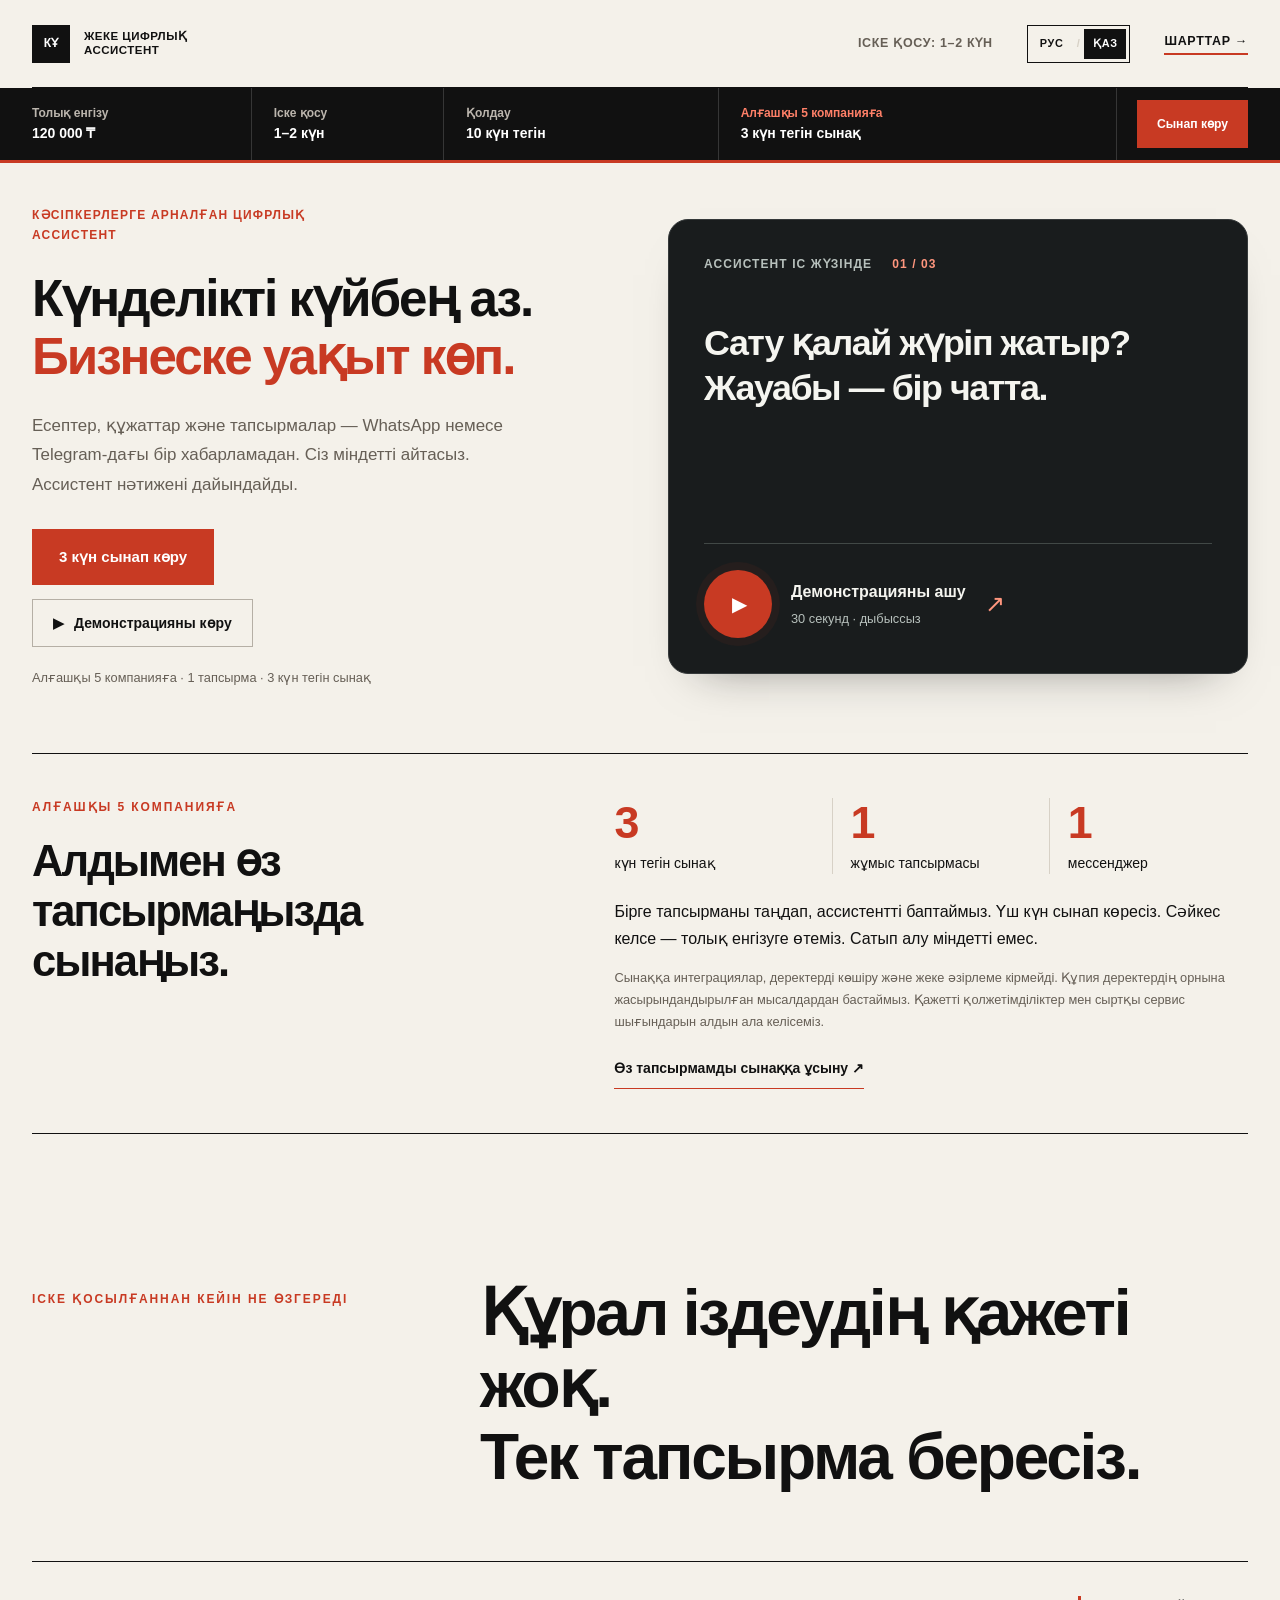
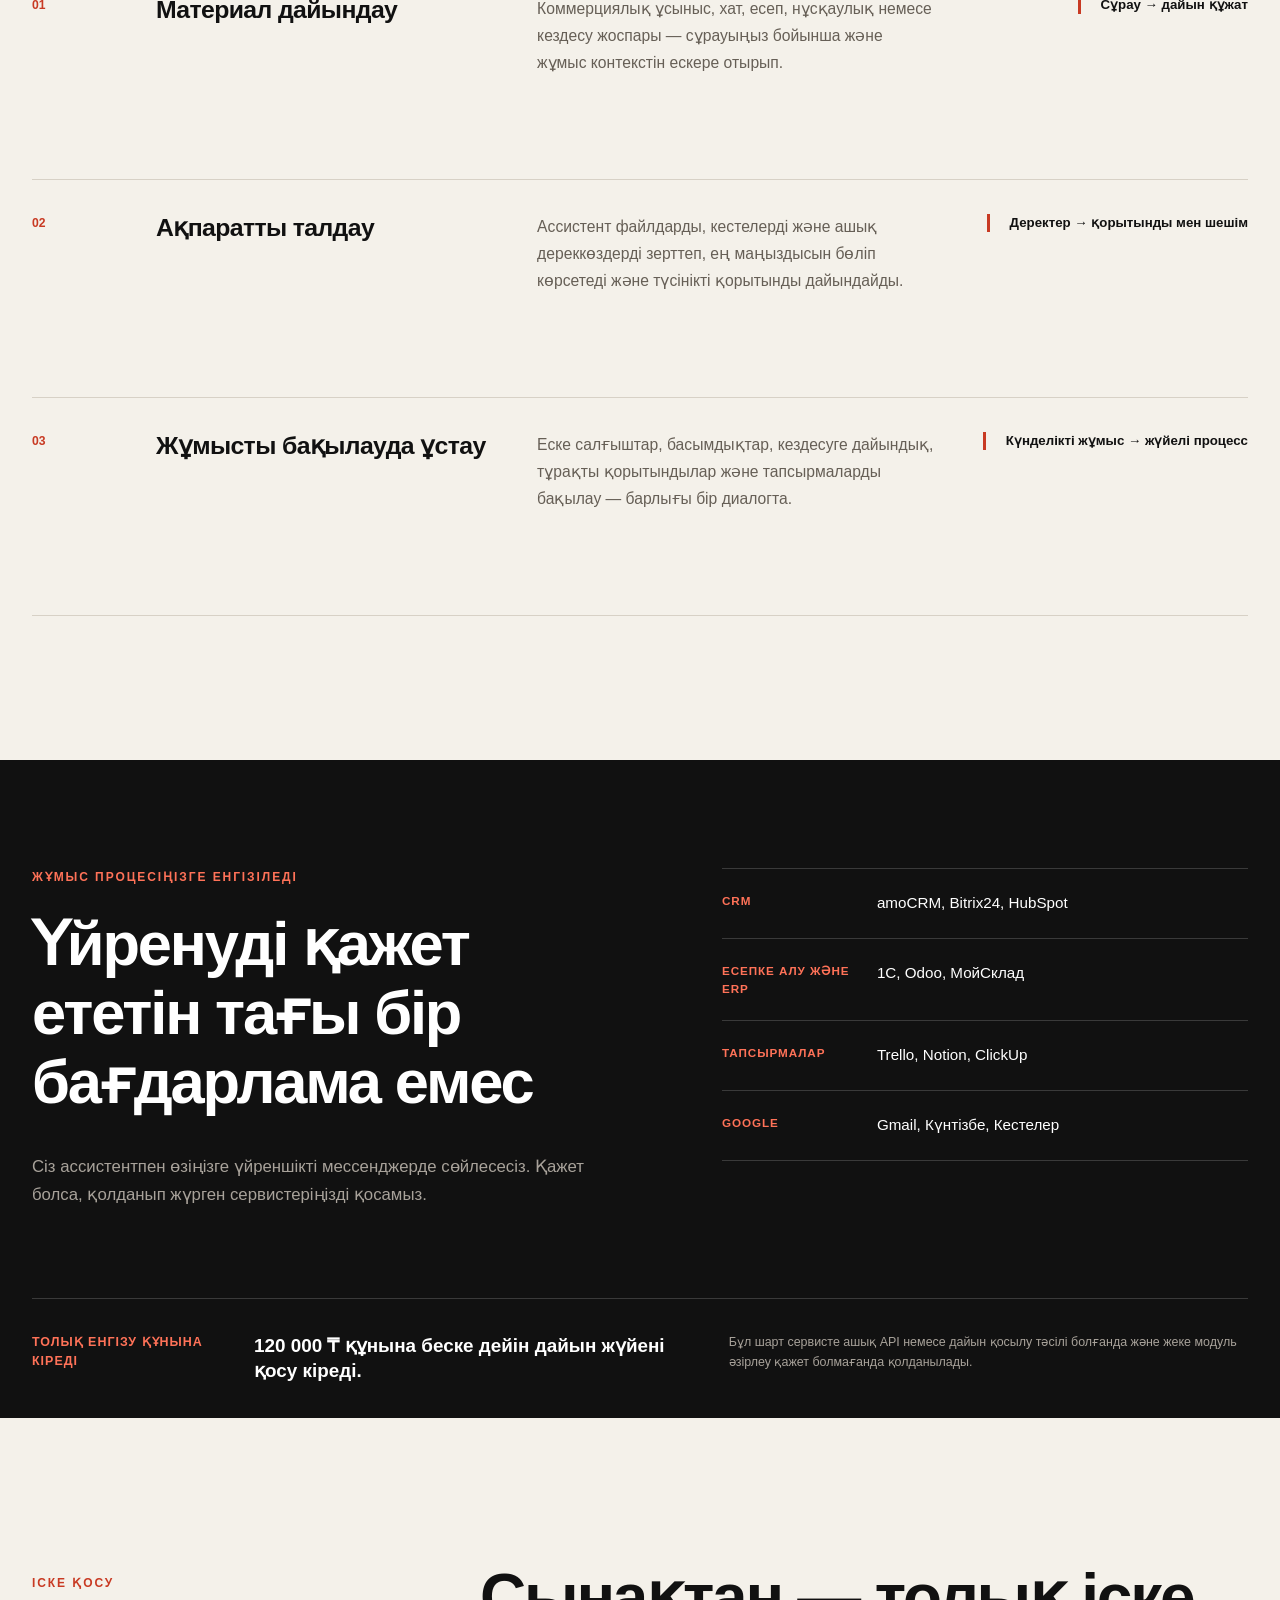
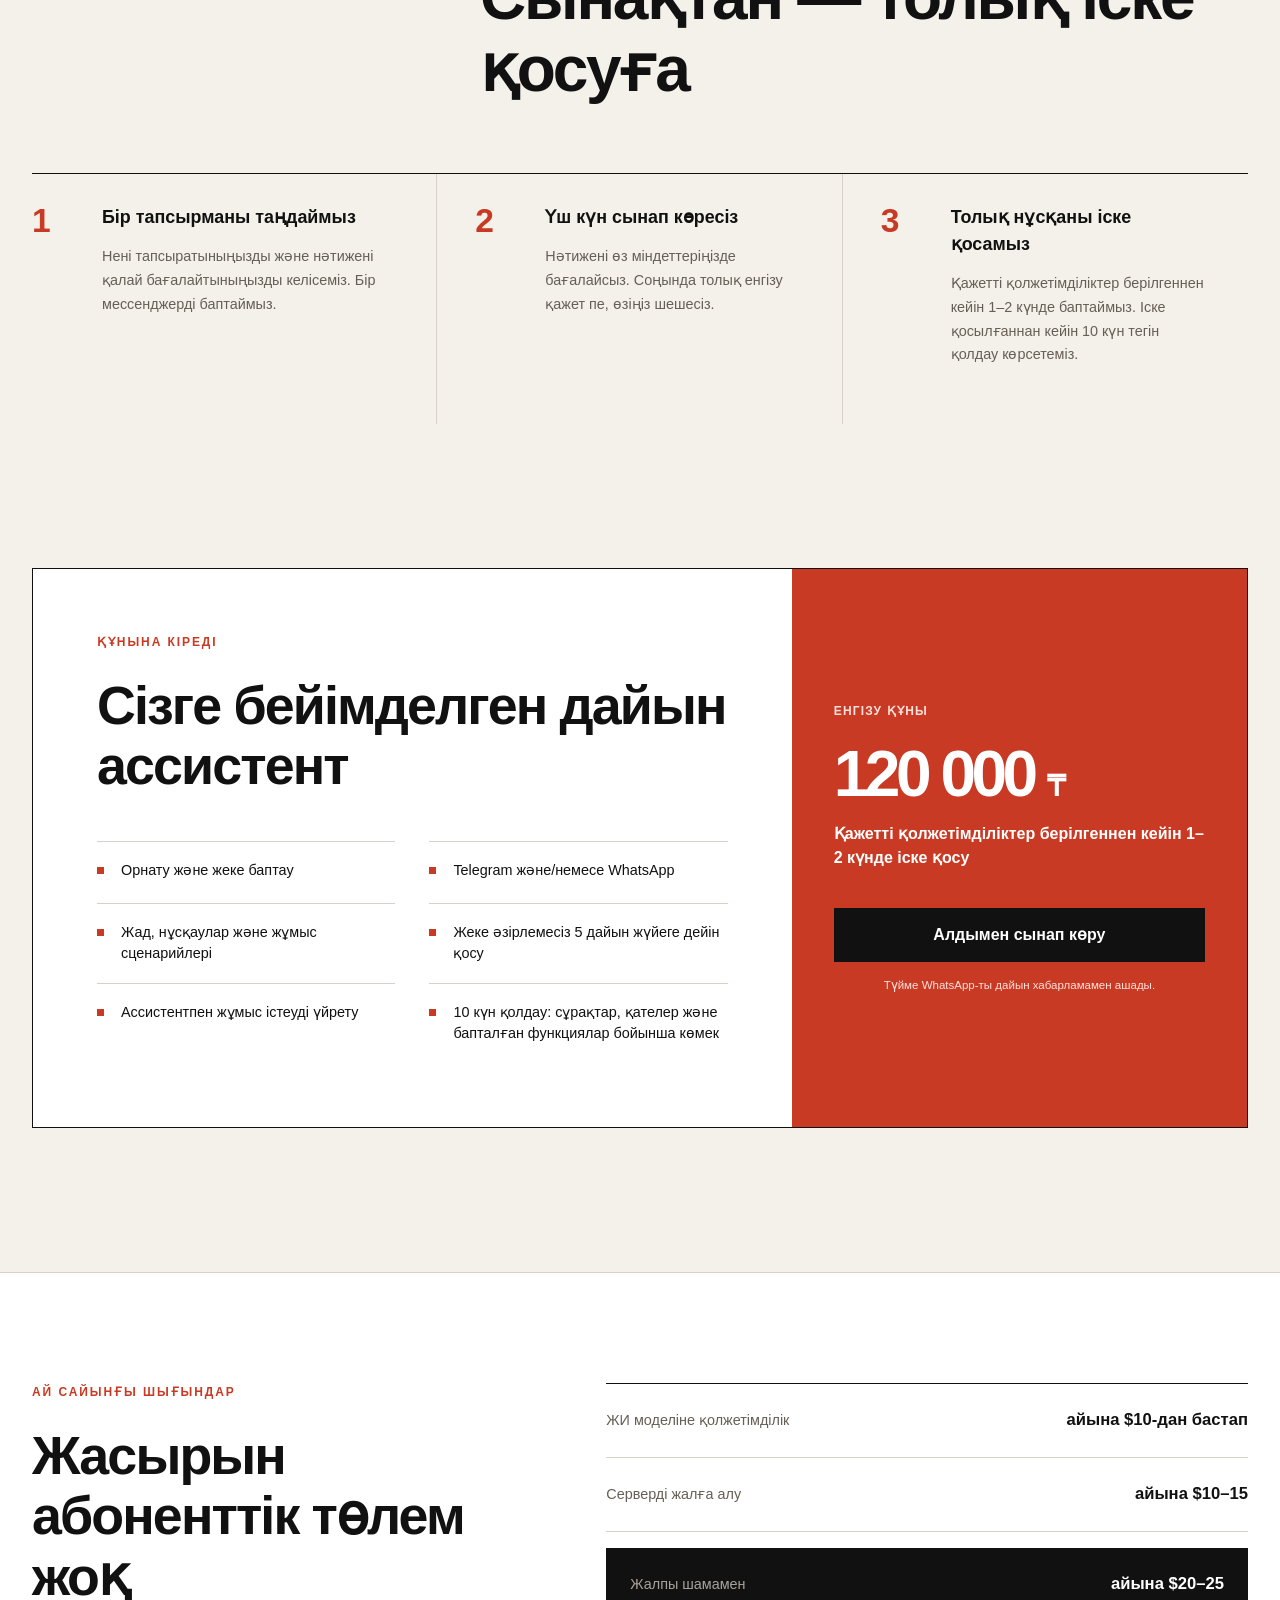
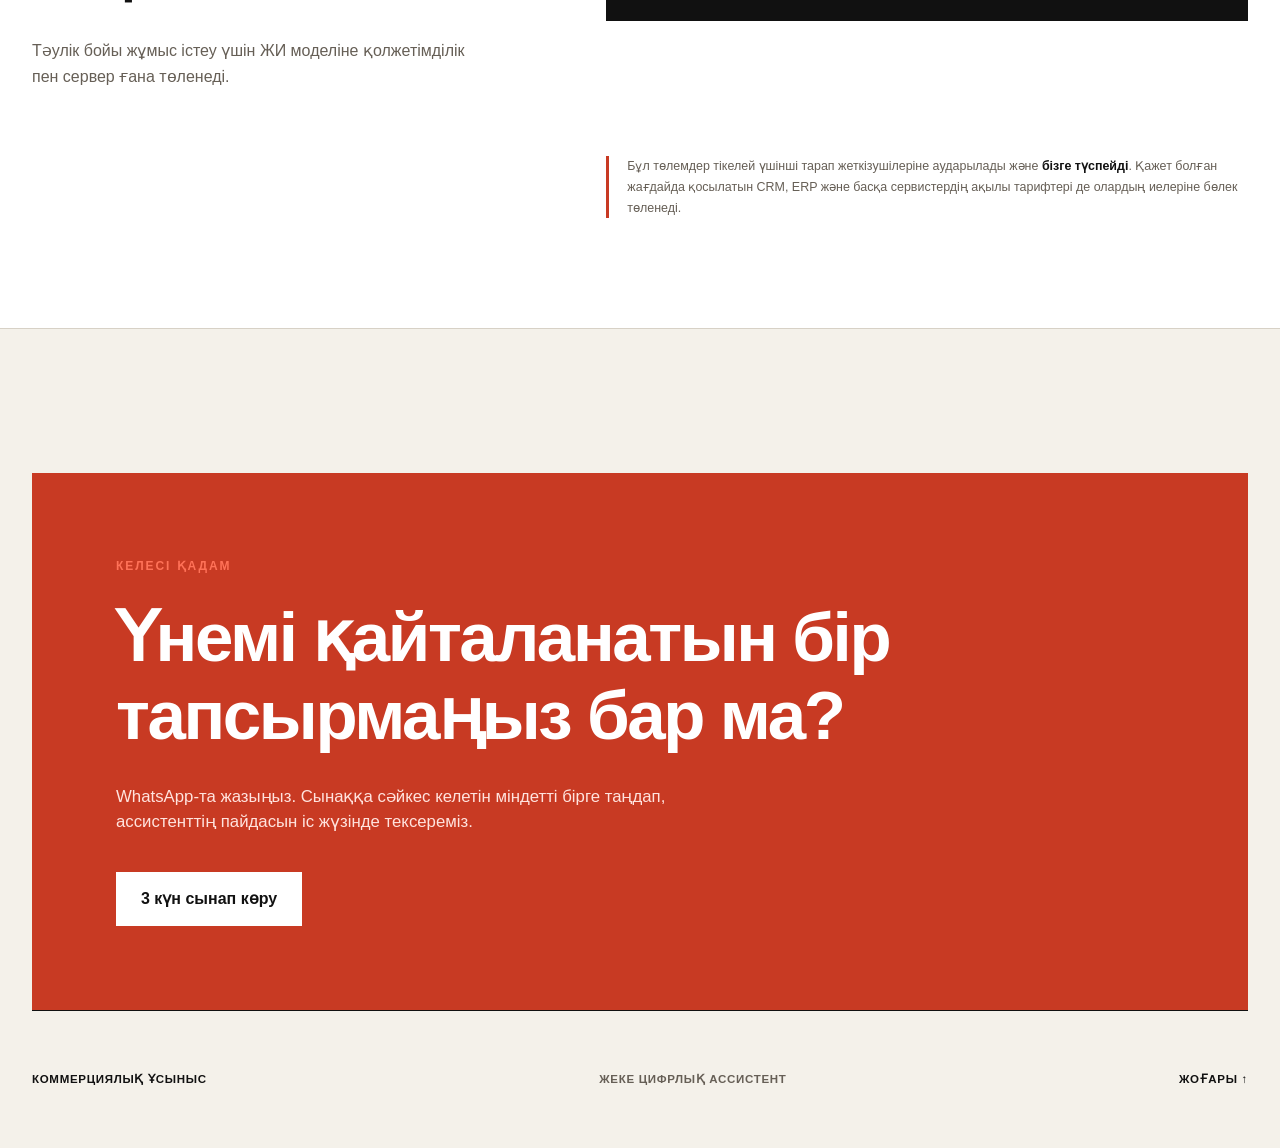
==== commit 665afc9a: "Remove open-source model cost note from Kazakh offer" ====
--- a/index.html
+++ b/index.html
@@ -10,7 +10,7 @@
     <link rel="preconnect" href="https://fonts.gstatic.com" crossorigin />
     <link href="https://fonts.googleapis.com/css2?family=Noto+Sans:wght@400;500;600;700;800&amp;display=swap" rel="stylesheet" />
     <link rel="stylesheet" href="./styles.css" />
-    <link rel="stylesheet" href="./phone-demo.css" />
+    <link rel="stylesheet" href="./phone-demo.css?v=20260905-frame" />
   <noscript><style>.reveal{opacity:1;transform:none}.pd-teaser,.demo-watch{display:none}.hero{grid-template-columns:1fr}</style></noscript>
   </head>
   <body>
@@ -162,7 +162,7 @@
             <div><span>Серверді жалға алу</span><strong>айына $10–15</strong></div>
             <div class="cost-total"><span>Жалпы шамамен</span><strong>айына $20–25</strong></div>
           </div>
-          <p class="provider-note reveal">Бұл төлемдер тікелей үшінші тарап жеткізушілеріне аударылады және <strong>бізге түспейді</strong>. Қажет болған жағдайда қосылатын CRM, ERP және басқа сервистердің ақылы тарифтері де олардың иелеріне бөлек төленеді. Кейбір ашық бастапқы кодты модельдер жеке жазылымды қажет етпейді. Мұндай модельді өз серверіңізде іске қосу үшін қуаттырақ сервер қажет болуы мүмкін — бұл жағдайда инфрақұрылым құны бөлек есептеледі.</p>
+          <p class="provider-note reveal">Бұл төлемдер тікелей үшінші тарап жеткізушілеріне аударылады және <strong>бізге түспейді</strong>. Қажет болған жағдайда қосылатын CRM, ERP және басқа сервистердің ақылы тарифтері де олардың иелеріне бөлек төленеді.</p>
         </div>
       </section>
 
@@ -228,7 +228,7 @@
       </div>
       <p class="pd-legal" data-phone-copy="legal">Мысал сценарий. Интеграциялар толық енгізу кезінде қосылады. Көрсетілім жылдамдығы нақты жұмыс уақытын білдірмейді.</p>
     </dialog>
-    <script src="./app.js"></script>
+    <script src="./app.js?v=20260905-costs"></script>
     <script src="./phone-demo.js"></script>
   </body>
 </html>
--- a/phone-demo.css
+++ b/phone-demo.css
@@ -39,11 +39,12 @@
 .pd-chapters li.is-complete > span { color: #a9c7b6; }
 .pd-trial { display: flex; align-items: center; justify-content: space-between; gap: 14px; padding: 13px 0; min-height: 48px; font-size: .9rem; font-weight: 600; border-bottom: 1px solid #d68e78; color: #ffb099; }
 .pd-trial:hover { color: #fff; }
-.pd-viewer { min-width: 0; width: 100%; }
-.pd-phone { width: 100%; height: min(644px, calc(100dvh - 226px)); min-height: 330px; padding: 7px; border-radius: 44px; background: #080b0d; border: 1px solid #737b7b; box-shadow: 0 0 0 2px #101314, 12px 22px 45px #0006, inset 0 0 0 2px #313738; }
-.pd-screen { height: 100%; display: flex; flex-direction: column; overflow: hidden; border-radius: 36px; background: #eaf0eb; color: #202d26; isolation: isolate; }
+.pd-viewer { --pd-phone-width: clamp(244px, calc((100dvh - 226px) / 2.08), 320px); min-width: 0; width: var(--pd-phone-width); max-width: 100%; margin-inline: auto; }
+/* Pin the screen to the bezel; percentage heights can overflow an aspect-ratio frame in Safari. */
+.pd-phone { --pd-bezel: 7px; position: relative; width: 100%; height: auto; aspect-ratio: 1 / 2.08; min-height: 0; padding: var(--pd-bezel); overflow: hidden; border-radius: 44px; background: #080b0d; border: 1px solid #737b7b; box-shadow: 0 0 0 2px #101314, 12px 22px 45px #0006, inset 0 0 0 2px #313738; }
+.pd-screen { position: absolute; inset: var(--pd-bezel); height: auto; min-height: 0; display: flex; flex-direction: column; overflow: hidden; border-radius: 36px; background: #eaf0eb; color: #202d26; isolation: isolate; }
 .pd-status { height: 38px; padding: 11px 23px 0; display: flex; align-items: center; justify-content: space-between; position: relative; flex-shrink: 0; color: #18251e; background: #f9fbf8; font-size: .75rem; }
-.pd-status > span:last-child { display: inline-flex; gap: 5px; align-items: center; font-size: .65rem; font-weight: 600; }
+.pd-status > span:last-child { display: inline-flex; gap: 5px; align-items: center; font-size: .75rem; font-weight: 600; }
 .pd-island { position: absolute; width: 90px; height: 22px; border-radius: 20px; background: #080b0d; top: 8px; left: 50%; transform: translateX(-50%); }
 .pd-chat-header { padding: 13px 13px 12px 10px; display: flex; gap: 9px; align-items: center; flex: 0 0 auto; background: #f9fbf8; }
 .pd-back { font-size: 2rem; line-height: 1; color: #54745f; }
@@ -60,10 +61,10 @@
 .pd-message p { margin: 0; font-size: .88rem; line-height: 1.55; }
 .pd-message--owner { background: #d3e9d1; border-color: #c6ddc4; align-self: flex-end; border-radius: 15px 15px 4px 15px; transform-origin: bottom right; }
 .pd-message--card { width: 100%; max-width: 100%; padding: 14px 13px 9px; }
-.pd-stamp { display: block; margin-top: 5px; text-align: right; font-size: .65rem; color: #6c8273; line-height: 1.4; }
+.pd-stamp { display: block; margin-top: 5px; text-align: right; font-size: .75rem; color: #6c8273; line-height: 1.4; }
 .pd-ticks { color: #518c76; margin-left: 3px; }
 .pd-card-eyebrow { display: flex; justify-content: space-between; align-items: center; gap: 8px; margin-bottom: 12px; font-size: .75rem; line-height: 1.5; color: #586c5d; }
-.pd-card-eyebrow > span:last-child { color: #53735d; padding: 2px 6px; border-radius: 5px; background: #edf4ed; font-size: .65rem; }
+.pd-card-eyebrow > span:last-child { color: #53735d; padding: 2px 6px; border-radius: 5px; background: #edf4ed; font-size: .75rem; }
 .pd-revenue { display: block; font-size: 1.85rem; line-height: 1.2; font-weight: 700; letter-spacing: -.05em; color: #1e3527; white-space: nowrap; }
 .pd-revenue small { font-size: 1.1rem; }
 .pd-revenue-note { display: block; margin-top: 5px; font-size: .75rem; color: #718375; }
@@ -71,7 +72,7 @@
 .pd-chart-col { display: flex; flex: 1; height: 100%; flex-direction: column; align-items: stretch; justify-content: flex-end; gap: 6px; }
 .pd-chart-col i { display: block; min-height: 2px; height: calc(var(--height) * .74%); border-radius: 4px 4px 1px 1px; background: #a9c5ab; transform-origin: bottom; animation: pd-bar-in .9s cubic-bezier(.2,.8,.2,1) both; animation-delay: calc(var(--i) * 65ms + 200ms); }
 .pd-chart-col:nth-child(4) i { background: #ce694b; }
-.pd-chart-col span { font-size: .65rem; text-align: center; color: #6c7d70; }
+.pd-chart-col span { font-size: .75rem; text-align: center; color: #6c7d70; }
 .pd-chart-summary { display: flex; justify-content: space-between; gap: 7px; padding-top: 10px; border-top: 1px solid #e3eae2; font-size: .75rem; line-height: 1.5; color: #657768; }
 .pd-chart-summary strong { color: #2d4935; font-weight: 600; }
 .pd-insight { display: grid; grid-template-columns: 30px 1fr; gap: 9px; align-items: start; }
@@ -117,17 +118,17 @@
 @media (max-width: 980px) { .pd-teaser { width: 100%; max-width: 580px; min-height: 385px; justify-self: center; } }
 @media (max-width: 740px) {
   .pd-modal { width: min(430px, calc(100% - 16px)); max-height: calc(100dvh - 16px); padding: 12px 14px 13px; border-radius: 23px; }
-  .pd-modal-heading { margin-bottom: 10px; }
-  .pd-modal-label { font-size: .65rem; gap: 8px; letter-spacing: .025em; }
+  .pd-modal-heading { margin-bottom: 10px; position: sticky; top: -12px; z-index: 5; background: #191d1e; }
+  .pd-modal-label { font-size: .75rem; gap: 8px; letter-spacing: .025em; }
   .pd-label-mark { font-size: .88rem; }
   .pd-content { display: block; padding: 0; }
   .pd-story { position: absolute; width: 1px; height: 1px; padding: 0; margin: -1px; overflow: hidden; clip-path: inset(50%); white-space: nowrap; }
   .pd-story .pd-chapters, .pd-story .pd-trial, .pd-story .pd-eyebrow { display: none; }
-  .pd-viewer { max-width: 354px; margin: 0 auto; }
-  .pd-phone { height: min(660px, calc(100dvh - 228px)); min-height: 280px; border-radius: 39px; padding: 6px; }
+  .pd-viewer { --pd-phone-width: clamp(244px, calc((100dvh - 228px) / 2.08), 320px); margin: 0 auto; }
+  .pd-phone { --pd-bezel: 6px; border-radius: 39px; }
   .pd-screen { border-radius: 32px; }
   .pd-player { padding-top: 13px; }
-  .pd-legal { font-size: .65rem; margin-top: 8px; line-height: 1.5; }
+  .pd-legal { font-size: .75rem; margin-top: 8px; line-height: 1.5; }
 }
 @media (max-width: 420px) {
   .pd-teaser { min-height: 340px; padding: 26px 24px; }
@@ -149,16 +150,40 @@
   .pd-modal { width: min(820px, calc(100% - 24px)); padding: 12px 22px; max-height: calc(100dvh - 16px); }
   .pd-modal-heading { margin-bottom: 4px; }
   .pd-content { grid-template-columns: minmax(0, 1fr) 320px; gap: 30px; padding-inline: 0; }
-  .pd-phone { height: calc(100dvh - 178px); min-height: 230px; }
+  .pd-viewer { --pd-phone-width: clamp(244px, calc((100dvh - 178px) / 2.08), 300px); }
   .pd-story h2 { font-size: 2rem; }
   .pd-story > p:not(.pd-eyebrow), .pd-chapters small, .pd-eyebrow { display: none; }
   .pd-chapters { margin-bottom: 15px; }
   .pd-chapters li { padding-block: 10px; }
   .pd-player { padding-top: 10px; }
-  .pd-legal { margin-top: 5px; font-size: .65rem; }
+  .pd-legal { margin-top: 5px; font-size: .75rem; }
 }
 @media (prefers-reduced-motion: reduce) {
   .pd-modal[open], .pd-modal[open]::backdrop, .pd-message, .pd-chart-col i, .pd-task-list li, .pd-waiting, .pd-typing i { animation: none; }
   .pd-teaser, .pd-play-disc, .pd-chapters li { transition: none; }
 }
 @media print { .pd-modal, .pd-teaser { display: none !important; } }
+/* Keep the revenue card readable on short phones, without shrinking its text. */
+@media (max-width: 740px) and (max-height: 740px) {
+  .pd-modal { padding: 8px 10px; }
+  .pd-modal-heading { margin-bottom: 5px; }
+  .pd-modal-label { max-width: 220px; line-height: 1.35; }
+  .pd-viewer { --pd-phone-width: clamp(244px, calc((100dvh - 136px) / 2.08), 320px); }
+  .pd-status { height: 26px; padding-top: 4px; }
+  .pd-island { height: 16px; width: 76px; top: 5px; }
+  .pd-chat-header { padding-block: 7px; }
+  .pd-avatar { width: 31px; height: 31px; font-size: .9rem; }
+  .pd-chat-header small { font-size: .75rem; }
+  .pd-example { padding-block: 4px; }
+  .pd-chat { padding-block: 10px; }
+  .pd-composer { padding-block: 5px; }
+  .pd-composer-field { min-height: 30px; padding-block: 5px; max-height: 48px; }
+  .pd-home { display: none; }
+  .pd-player { padding-top: 8px; }
+  .pd-player-row { margin-top: 3px; }
+  .pd-legal { display: none; }
+  .pd-message--card { padding-top: 10px; }
+  .pd-card-eyebrow { margin-bottom: 8px; }
+  .pd-chart { height: 83px; margin-block: 12px 7px; }
+  .pd-chart-summary { padding-top: 7px; }
+}
